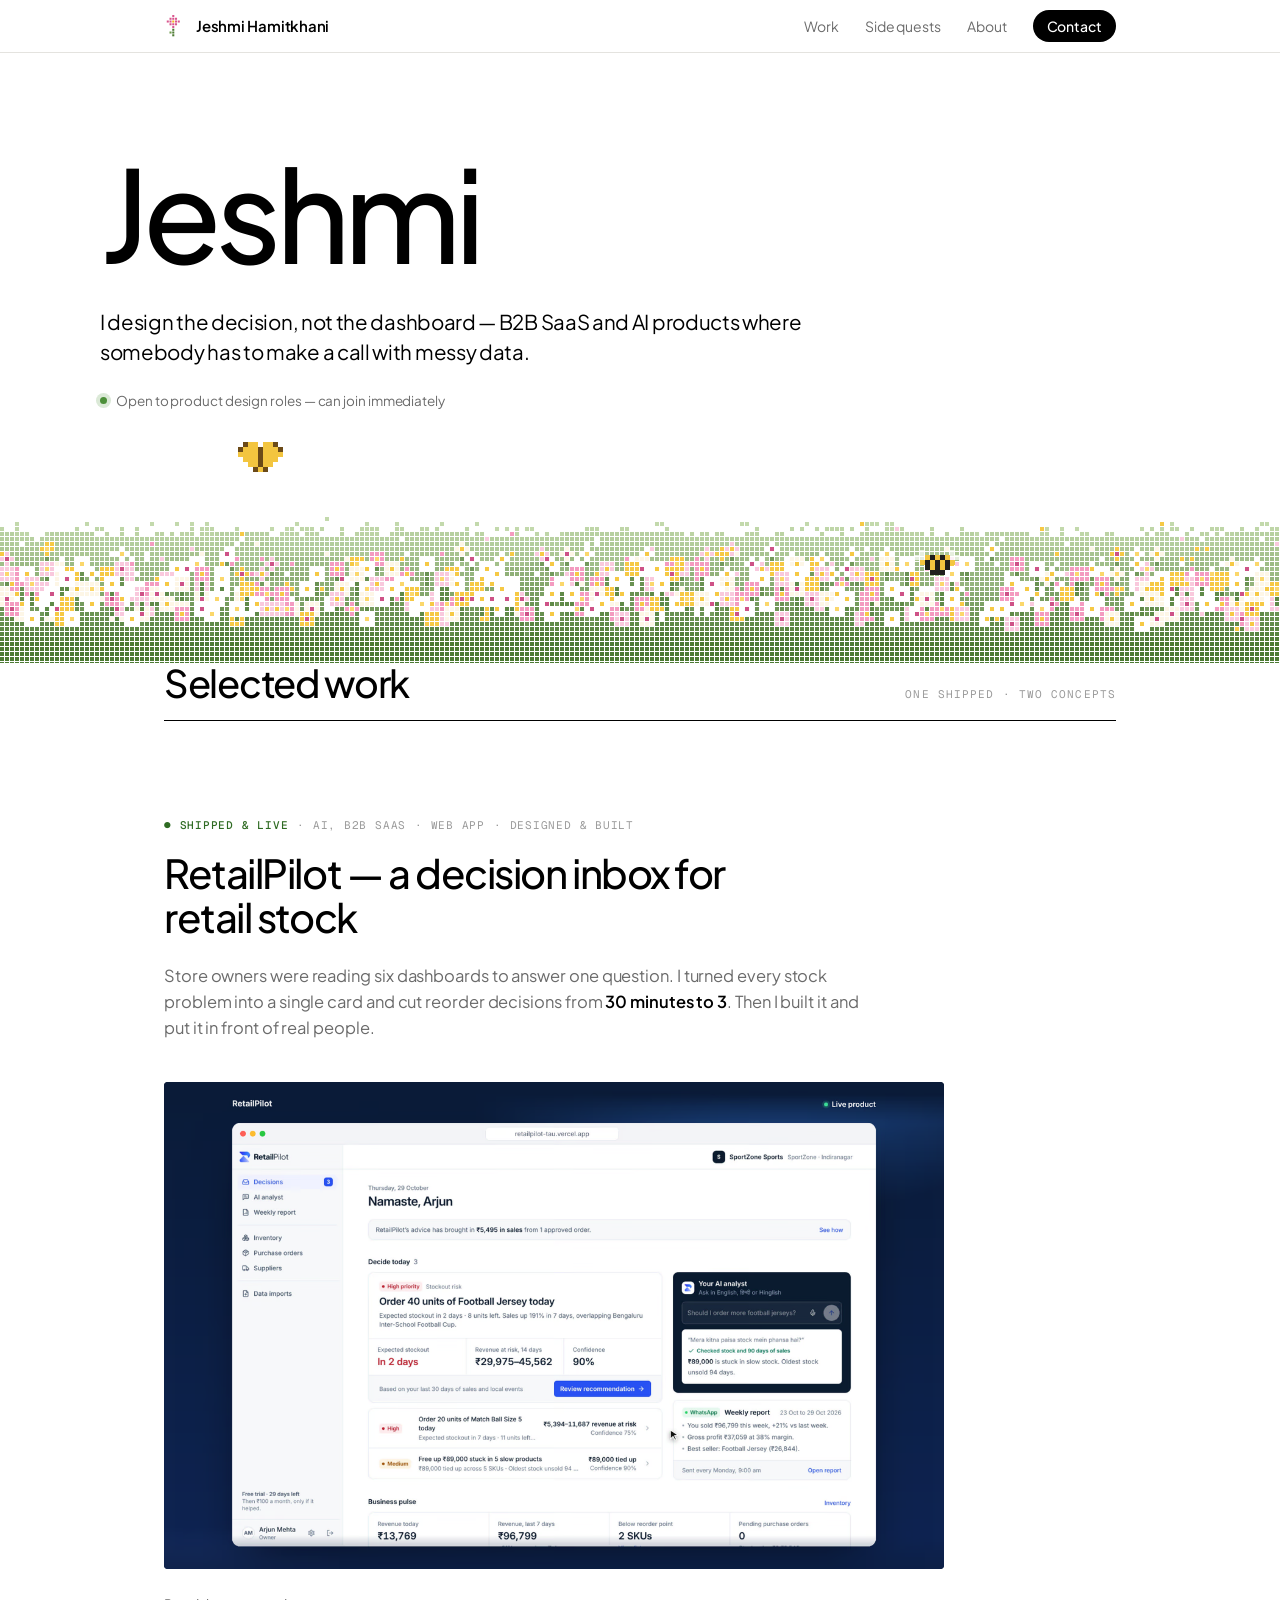
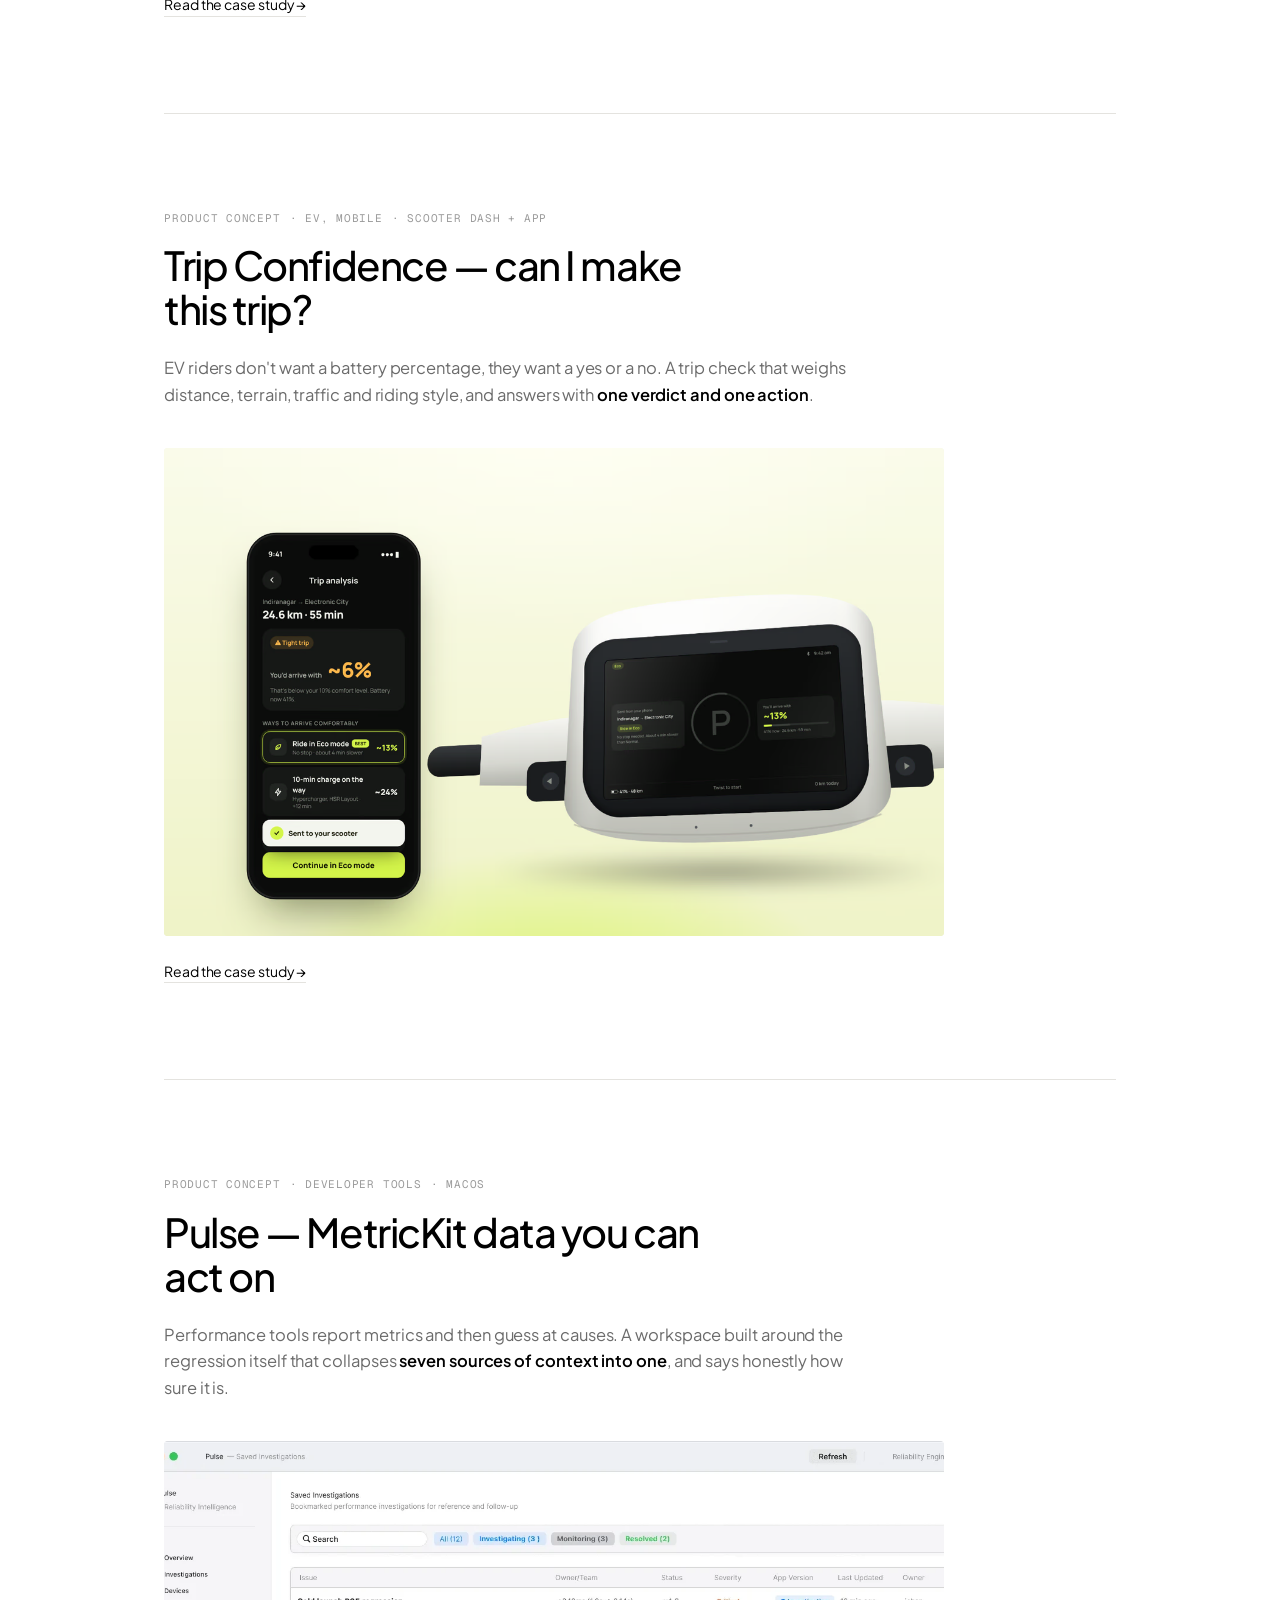
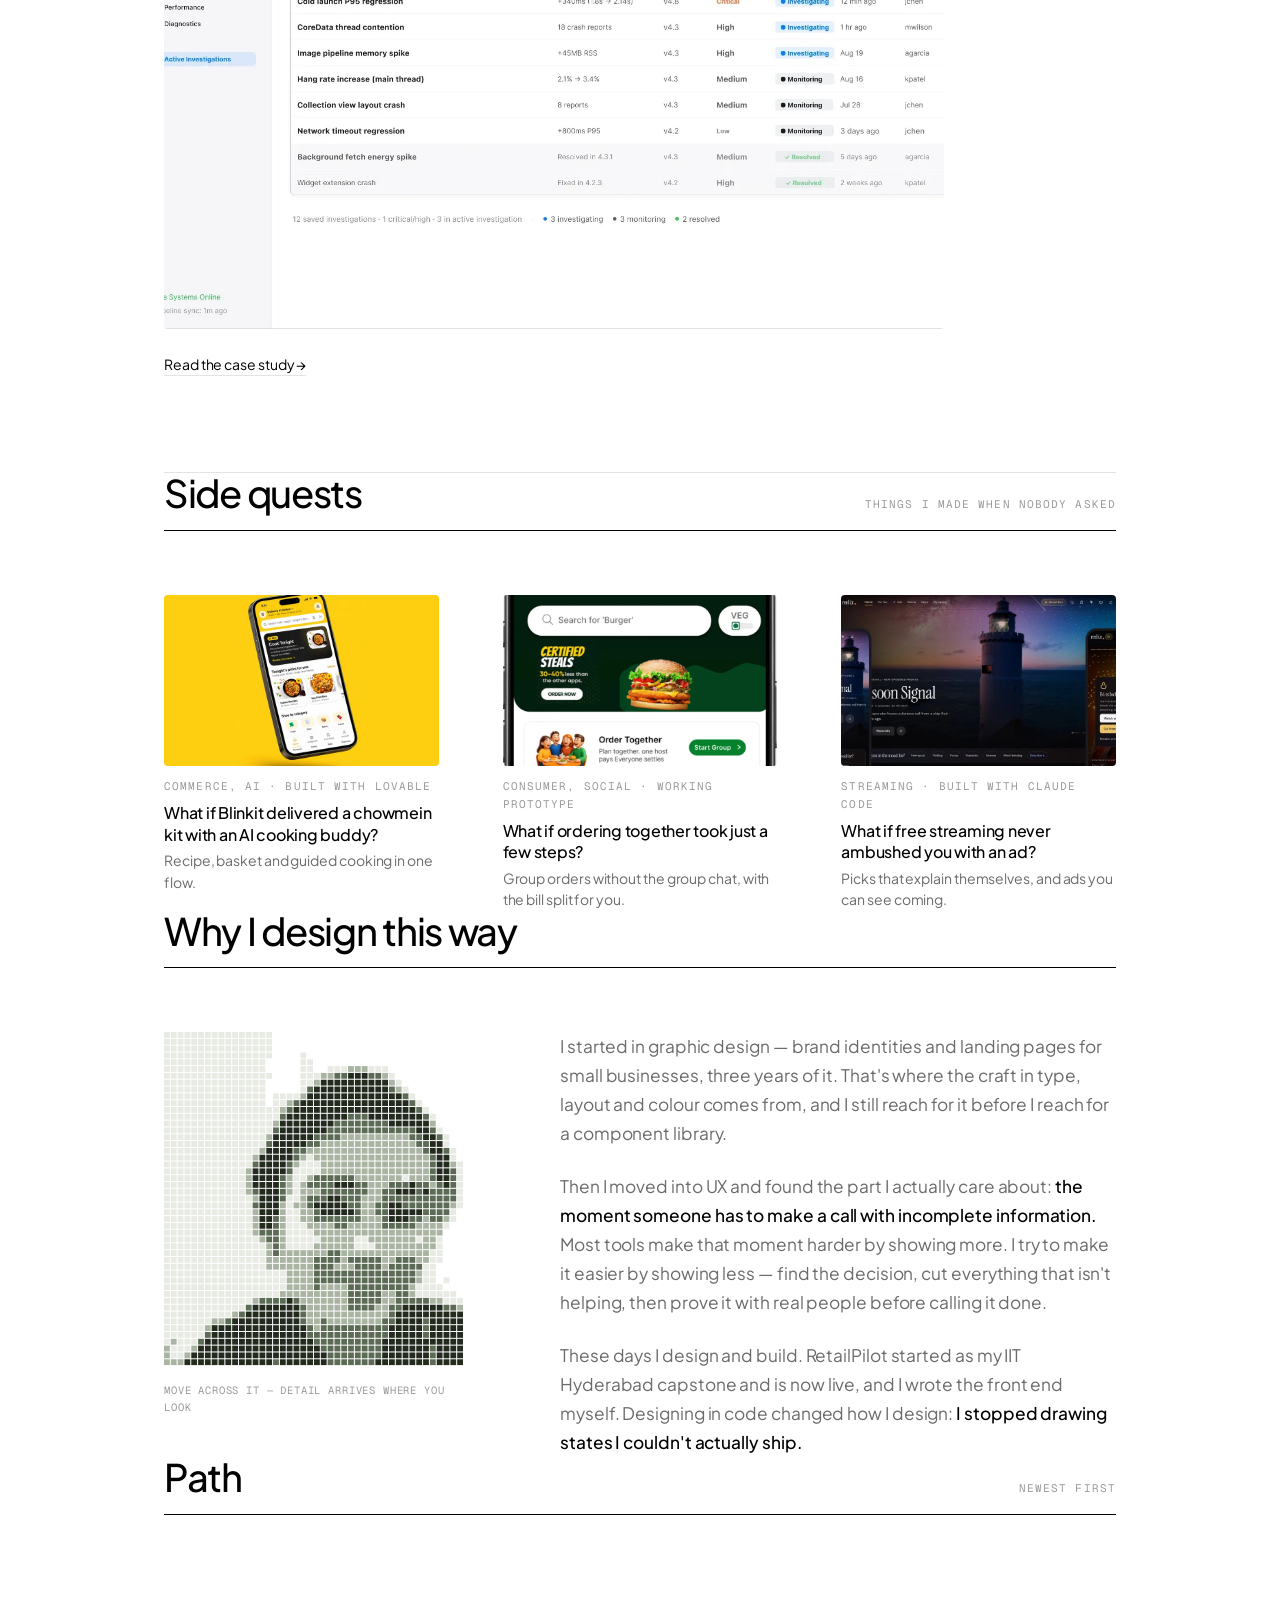
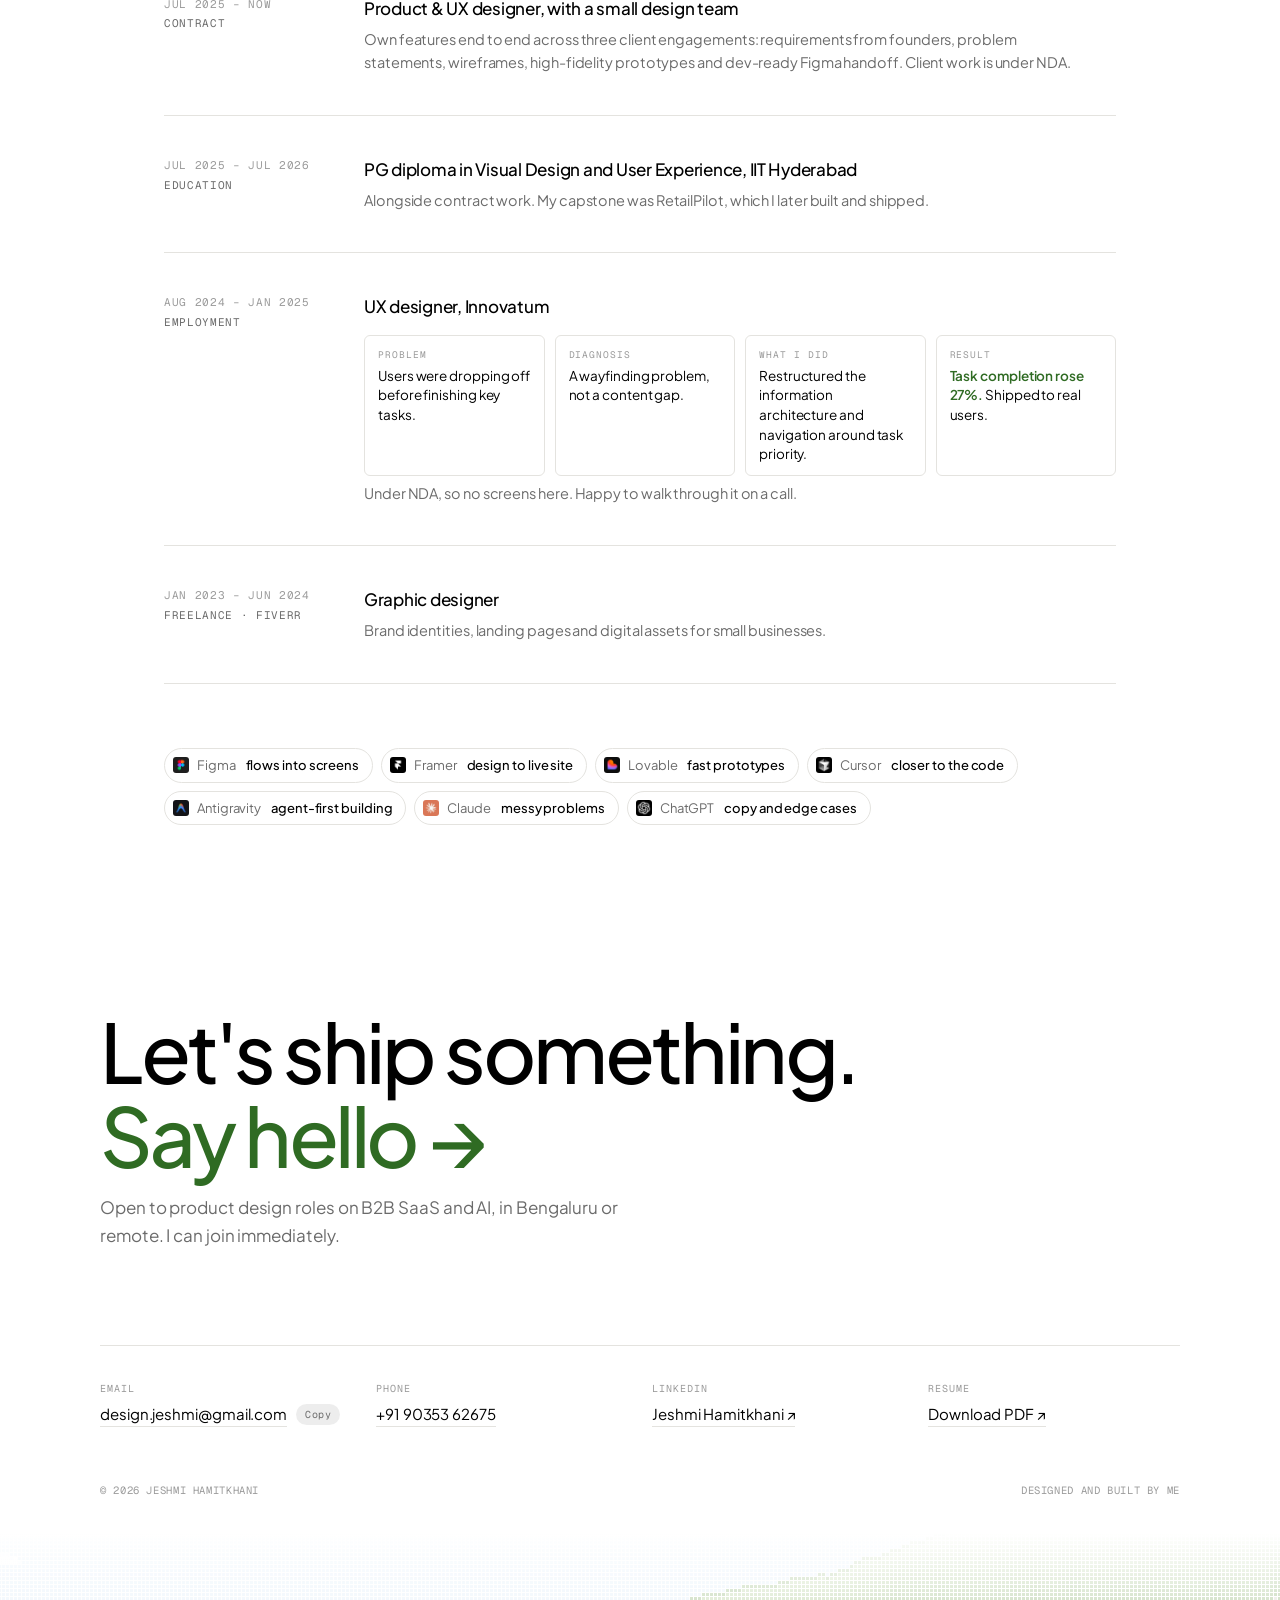
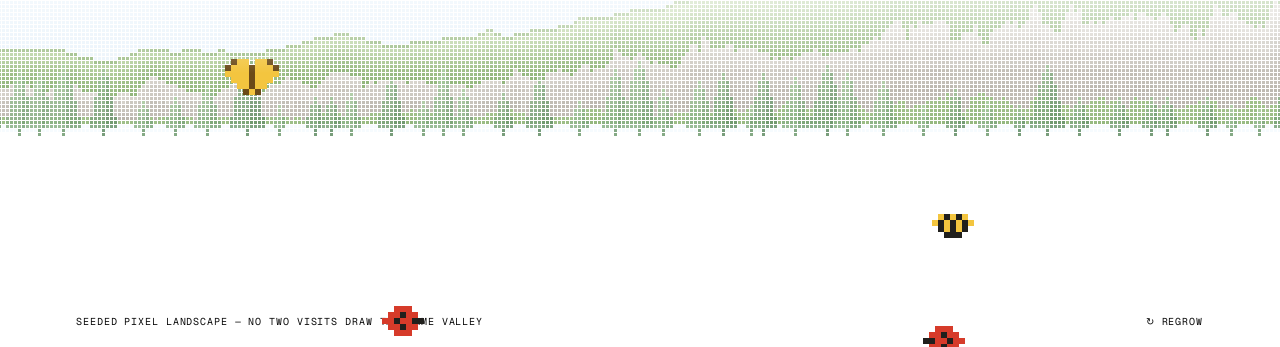
==== index.html @ 576de1cd "Pixel portrait, paler terrain, a real spacing scale — and a charset Portrait: samples a photo into t" ====
<!doctype html>
<meta charset="utf-8">
<meta name="viewport" content="width=device-width,initial-scale=1">
<title>Jeshmi Hamitkhani · Product Designer, B2B SaaS &amp; AI</title>
<meta name="description" content="Product designer in Bengaluru. I design the decision, not the dashboard. B2B SaaS and AI products — one shipped and live.">
<link rel="icon" type="image/png" sizes="32x32" href="favicon-32.png">
<link rel="icon" type="image/png" sizes="192x192" href="favicon-192.png">
<link rel="apple-touch-icon" href="apple-touch-icon.png">
<meta property="og:type" content="website">
<meta property="og:url" content="https://jeshmiportfolio.vercel.app/">
<meta property="og:title" content="Jeshmi Hamitkhani · Product Designer, B2B SaaS &amp; AI">
<meta property="og:description" content="I design the decision, not the dashboard. B2B SaaS and AI products — one shipped and live.">
<meta property="og:image" content="https://jeshmiportfolio.vercel.app/og.jpg?v=2">
<meta name="twitter:card" content="summary_large_image">
<link rel="preconnect" href="https://fonts.googleapis.com"><link rel="preconnect" href="https://fonts.gstatic.com" crossorigin>
<link rel="preconnect" href="https://api.fontshare.com" crossorigin>
<link href="https://api.fontshare.com/v2/css?f%5B%5D=general-sans@400,500,600&display=swap" rel="stylesheet">
<link href="https://fonts.googleapis.com/css2?family=Geist+Mono:wght@400;500;600&family=Plus+Jakarta+Sans:wght@400;500;600&display=swap" rel="stylesheet">
<style>
:root{
  --bg:#FFFFFF; --ink:#000000; --mid:#6B6B6B; --faint:#9B9B9B; --hair:#E4E3DF;
  --grn:#2F6B23; --grn-l:#4C8F39;
  --gut:clamp(20px,5vw,84px);
  /* one spacing scale; nothing in this page picks its own number */
  --s1:8px; --s2:16px; --s3:24px; --s4:40px; --s5:clamp(40px,6vw,64px);
  --s6:clamp(56px,8vw,96px); --s7:clamp(76px,11vw,132px); --s8:clamp(96px,15vw,184px);
  /* General Sans from Fontshare, with a near-match that survives stricter CSPs */
  --sans:'General Sans','Plus Jakarta Sans','Helvetica Neue',Arial,sans-serif;
  --mono:'Geist Mono',ui-monospace,Menlo,monospace;
}
@media (prefers-color-scheme:dark){:root:not([data-theme="light"]){
  --bg:#0B0B0B;--ink:#F4F4F2;--mid:#9A9A96;--faint:#6B6B68;--hair:rgba(255,255,255,.15);
  --grn:#8DC472;--grn-l:#A8D78E}}
:root[data-theme="dark"]{--bg:#0B0B0B;--ink:#F4F4F2;--mid:#9A9A96;--faint:#6B6B68;
  --hair:rgba(255,255,255,.15);--grn:#8DC472;--grn-l:#A8D78E}
*{margin:0;padding:0;box-sizing:border-box}
html{scroll-behavior:smooth;-webkit-text-size-adjust:100%}
body{background:var(--bg);color:var(--ink);font-family:var(--sans);line-height:1.6;
  overflow-x:hidden;-webkit-font-smoothing:antialiased;font-size:16px;letter-spacing:-.005em}
a{color:inherit}
::selection{background:var(--ink);color:var(--bg)}
.lbl{font-family:var(--mono);font-size:11px;letter-spacing:.1em;text-transform:uppercase;color:var(--faint)}
.wrap{max-width:1080px;margin:0 auto;padding:0 var(--gut)}

/* ── nav ── */
.nav{position:sticky;top:0;z-index:50;background:color-mix(in srgb,var(--bg) 90%,transparent);
  backdrop-filter:blur(12px);border-bottom:1px solid var(--hair)}
.nav .in{max-width:1080px;margin:0 auto;padding:13px var(--gut);
  display:flex;justify-content:space-between;align-items:center;gap:20px}
.nav .id{display:flex;align-items:center;gap:10px;font-size:15px;font-weight:600;text-decoration:none;letter-spacing:-.015em}
.nav .id canvas{width:22px;height:22px;display:block;flex:none}
.nav ul{display:flex;gap:clamp(14px,2.2vw,26px);list-style:none;align-items:center}
.nav a.l{font-size:14px;color:var(--mid);text-decoration:none;transition:color .2s;white-space:nowrap}
.nav a.l:hover{color:var(--ink)}
.nav a.cta{color:var(--bg);background:var(--ink);padding:7px 14px;border-radius:99px;font-weight:500}
.nav a.cta:hover{color:var(--bg);opacity:.84}
@media (max-width:640px){.nav li:nth-child(2),.nav li:nth-child(3){display:none}}

/* ── hero: the name, then three lines, the way a good index page opens ── */
.hero{padding:clamp(52px,11vh,120px) 0 0}
h1{font-weight:500;font-size:clamp(50px,10vw,132px);
  line-height:.94;letter-spacing:-.045em}
h1 span{display:block;overflow:hidden}
h1 span>i{display:block;font-style:normal;transform:translateY(108%);
  transition:transform 1s cubic-bezier(.16,1,.3,1)}
.go h1 span>i{transform:none}
.intro{margin-top:clamp(26px,4vh,46px);display:grid;gap:13px;max-width:62ch;
  opacity:0;transition:opacity .8s ease .45s}
.go .intro{opacity:1}
.intro p{font-size:clamp(16px,1.3vw,18.5px);line-height:1.58;color:var(--mid)}
.intro p b{color:var(--ink);font-weight:500}
.intro p.pov{color:var(--ink);font-size:clamp(18px,1.6vw,22px);line-height:1.46;letter-spacing:-.015em}
.intro .these{font-family:var(--mono);font-size:13px;line-height:1.75;color:var(--mid)}
.intro .these b{color:var(--grn);font-weight:500}
.open{display:inline-flex;align-items:center;gap:9px;margin-top:22px;font-size:13.5px;color:var(--mid)}
.open i{width:7px;height:7px;border-radius:50%;background:var(--grn-l);
  box-shadow:0 0 0 4px color-mix(in srgb,var(--grn-l) 20%,transparent)}
.field{margin-top:clamp(52px,9vh,96px);width:100vw;margin-left:calc(50% - 50vw)}
.field canvas{display:block;width:100%;height:clamp(120px,19vh,190px)}

/* ── sections ── */
section{padding:var(--s8) 0 0}
.sh{display:flex;justify-content:space-between;align-items:baseline;gap:var(--s2);flex-wrap:wrap;
  padding-bottom:var(--s2);border-bottom:1px solid var(--ink)}
.sh h2{font-weight:500;font-size:clamp(25px,3vw,38px);
  letter-spacing:-.034em;line-height:1.04}
.rv{opacity:0;transform:translateY(16px);transition:opacity .7s ease,transform .7s cubic-bezier(.16,1,.3,1)}
.rv.in{opacity:1;transform:none}

/* ── work: tags, title, one outcome with the number in bold ── */
.wk{display:block;text-decoration:none;padding:var(--s6) 0;border-bottom:1px solid var(--hair)}
.tags{display:flex;flex-wrap:wrap;gap:6px 9px;font-family:var(--mono);font-size:11px;
  letter-spacing:.07em;text-transform:uppercase;color:var(--faint)}
.tags .liv{color:var(--grn);font-weight:500}
.wk h3{font-weight:500;font-size:clamp(24px,3.2vw,40px);
  line-height:1.1;letter-spacing:-.036em;margin-top:var(--s2);max-width:20ch;transition:color .25s}
.wk:hover h3{color:var(--grn)}
.wk .out{margin-top:var(--s3);font-size:16.5px;line-height:1.6;color:var(--mid);max-width:58ch}
.wk .out b{color:var(--ink);font-weight:600}
.wk .more{display:inline-block;margin-top:var(--s3);font-size:14px;color:var(--ink);
  border-bottom:1px solid var(--hair);transition:border-color .25s}
.wk:hover .more{border-color:var(--ink)}
.media{position:relative;display:block;margin-top:var(--s4);max-width:780px;
  aspect-ratio:16/10;border-radius:4px;overflow:hidden;background:color-mix(in srgb,var(--ink) 5%,transparent)}
.media img,.media video{display:block;width:100%;height:100%;object-fit:cover;object-position:top center}
.media video{position:absolute;inset:0;opacity:0;transition:opacity .5s}
.media video.on{opacity:1}

/* ── side quests ── */
.sq{display:grid;grid-template-columns:repeat(auto-fit,minmax(244px,1fr));gap:var(--s5);
  padding-top:var(--s5)}
.qd{text-decoration:none;display:block}
.qd .im{display:block;aspect-ratio:16/10;overflow:hidden;border-radius:4px;
  background:color-mix(in srgb,var(--ink) 5%,transparent)}
.qd .im img{width:100%;height:100%;object-fit:cover;display:block;transition:transform .5s cubic-bezier(.16,1,.3,1)}
.qd:hover .im img{transform:scale(1.035)}
.qd .lbl{display:block;margin-top:12px}
.qd h4{font-size:16px;font-weight:500;margin-top:6px;letter-spacing:-.015em;line-height:1.35}
.qd:hover h4{color:var(--grn)}
.qd p{color:var(--mid);font-size:14px;margin-top:5px;line-height:1.55}

/* ── about ── */
.me{display:grid;grid-template-columns:minmax(0,300px) minmax(0,1fr);
  gap:var(--s6);padding-top:var(--s5);align-items:start}
.metx{display:grid;gap:var(--s3);max-width:56ch}
.me p{font-size:clamp(16px,1.35vw,18.5px);line-height:1.68;color:var(--mid)}
.me p b{color:var(--ink);font-weight:500}
/* the portrait, built from the same grid as the landscape */
.port{position:sticky;top:96px}
.port canvas{display:block;width:100%;cursor:crosshair}
.port figcaption{margin-top:var(--s2);font-family:var(--mono);font-size:10.5px;
  letter-spacing:.08em;text-transform:uppercase;color:var(--faint);line-height:1.7}
@media (max-width:860px){.me{grid-template-columns:1fr}.port{position:static;max-width:260px}}

/* ── path ── */
.xp{list-style:none;padding-top:var(--s4)}
.xp li{display:grid;grid-template-columns:minmax(0,160px) minmax(0,1fr);gap:var(--s4);
  padding:var(--s4) 0;border-bottom:1px solid var(--hair)}
.xp .when{font-family:var(--mono);font-size:11px;letter-spacing:.06em;text-transform:uppercase;color:var(--faint);line-height:1.8}
.xp .when b{display:block;color:var(--mid);font-weight:400}
.xp h3{font-size:17px;font-weight:500;letter-spacing:-.015em}
.xp p{color:var(--mid);font-size:14.5px;line-height:1.62;margin-top:6px;max-width:66ch}
.nda{display:grid;grid-template-columns:repeat(auto-fit,minmax(145px,1fr));gap:10px;margin-top:14px}
.nda div{border:1px solid var(--hair);border-radius:6px;padding:11px 13px}
.nda dt{font-family:var(--mono);font-size:9.5px;letter-spacing:.1em;text-transform:uppercase;color:var(--faint)}
.nda dd{font-size:13.5px;margin-top:4px;line-height:1.45}
.nda dd b{color:var(--grn);font-weight:600}
.tools{display:flex;flex-wrap:wrap;gap:var(--s1);padding-top:var(--s5)}
.tools span{display:inline-flex;align-items:center;gap:8px;border:1px solid var(--hair);border-radius:99px;
  padding:6px 13px 6px 8px;font-size:13px;color:var(--mid)}
.tools img{width:16px;height:16px;border-radius:3px;display:block}
.tools b{color:var(--ink);font-weight:500}

/* ── contact ── */
.end{padding:var(--s8) 0 0}
.end h2{font-weight:500;font-size:clamp(36px,6.4vw,84px);
  line-height:1.02;letter-spacing:-.042em;max-width:15ch}
.end h2 a{color:var(--grn);text-decoration:none;border-bottom:2px solid transparent;transition:border-color .3s}
.end h2 a:hover{border-color:var(--grn)}
.end .sub{margin-top:18px;font-size:17px;color:var(--mid);max-width:46ch}
.det{display:grid;grid-template-columns:repeat(auto-fit,minmax(185px,1fr));gap:4px var(--s3);
  margin-top:var(--s6);padding-top:var(--s3);border-top:1px solid var(--hair)}
.det > div{padding:11px 0}
.det dt{font-family:var(--mono);font-size:10px;letter-spacing:.1em;text-transform:uppercase;color:var(--faint)}
.det dd{margin-top:5px;font-size:15px;display:flex;align-items:center;gap:9px;flex-wrap:wrap}
.det a{text-decoration:none;border-bottom:1px solid var(--hair)}
.det a:hover{border-color:var(--ink)}
.cp{font-family:var(--mono);font-size:10px;letter-spacing:.05em;color:var(--mid);
  background:color-mix(in srgb,var(--ink) 7%,transparent);
  border:0;border-radius:99px;padding:4px 9px;cursor:pointer}
.cp:hover{background:color-mix(in srgb,var(--ink) 13%,transparent)}
.foot{display:flex;justify-content:space-between;flex-wrap:wrap;gap:12px;margin:44px 0 0;
  font-family:var(--mono);font-size:10.5px;letter-spacing:.06em;text-transform:uppercase;color:var(--faint)}

/* ── the closing valley ── */
.scene{width:100vw;margin-left:calc(50% - 50vw);margin-top:34px;position:relative}
.scene canvas{display:block;width:100%;height:clamp(280px,46vh,470px);cursor:crosshair;outline:none}
/* let the top of the valley dissolve into the page, the way hers does */
.scene::before{content:"";position:absolute;inset:0 0 auto;height:34%;z-index:3;pointer-events:none;
  background:linear-gradient(180deg,var(--bg),color-mix(in srgb,var(--bg) 55%,transparent) 55%,transparent)}
.scene canvas:focus-visible{outline:2px solid var(--grn);outline-offset:-4px}
.scap{position:absolute;left:var(--gut);right:var(--gut);bottom:12px;display:flex;
  justify-content:space-between;align-items:center;gap:14px;flex-wrap:wrap;pointer-events:none}
.scap span{font-family:var(--mono);font-size:10px;letter-spacing:.09em;text-transform:uppercase;
  color:#0B0B0B;background:rgba(255,255,255,.8);border-radius:99px;padding:5px 12px;backdrop-filter:blur(6px)}
@media (max-width:760px){.scap span{display:none}}
.regrow{pointer-events:auto;font-family:var(--mono);font-size:10px;letter-spacing:.09em;
  text-transform:uppercase;color:#0B0B0B;background:rgba(255,255,255,.86);border:0;
  border-radius:99px;padding:6px 13px;cursor:pointer;backdrop-filter:blur(6px);transition:background .2s}
.regrow:hover{background:#fff}
.field{position:relative}
canvas.bugs{position:absolute;inset:0;width:100%;height:100%;pointer-events:none;z-index:2;cursor:default}
/* over the hero strip they get the white air above the field to fly in */
.field canvas.bugs{top:-150px;height:calc(100% + 150px)}
@media (max-width:640px){.field canvas.bugs{top:-96px;height:calc(100% + 96px)}}

@media (max-width:640px){
  .scene canvas{height:clamp(230px,36vh,310px)}
  .scap{left:16px;right:16px}
  .xp li{grid-template-columns:1fr;gap:8px}
}
@media (prefers-reduced-motion:reduce){
  h1 span>i,.intro,.rv{transform:none!important;opacity:1!important;transition:none}
  .qd:hover .im img{transform:none}
}
</style>

<nav class="nav">
  <div class="in">
    <a class="id" href="#top"><canvas id="mk" width="48" height="48" aria-hidden="true"></canvas>Jeshmi Hamitkhani</a>
    <ul>
      <li><a class="l" href="#work">Work</a></li>
      <li><a class="l" href="#play">Side quests</a></li>
      <li><a class="l" href="#about">About</a></li>
      <li><a class="l cta" href="mailto:design.jeshmi@gmail.com?subject=Hello%20Jeshmi">Contact</a></li>
    </ul>
  </div>
</nav>

<header class="hero wrap" id="top">
  <h1><span><i>Jeshmi</i></span></h1>
  <div class="intro">
    <p class="pov">I design the decision, not the dashboard — B2B SaaS and AI products where somebody has to make a call with messy data.</p>
  </div>
  <span class="open"><i></i>Open to product design roles — can join immediately</span>
</header>
<div class="field"><canvas id="fieldC" aria-hidden="true"></canvas><canvas class="bugs" id="bugH" aria-hidden="true"></canvas></div>

<section id="work" class="wrap">
  <div class="sh rv"><h2>Selected work</h2><span class="lbl">One shipped · two concepts</span></div>

  <a class="wk rv" href="rp.html">
    <span class="tags"><span class="liv">● Shipped &amp; live</span><span>· AI, B2B SaaS</span><span>· Web app</span><span>· Designed &amp; built</span></span>
    <h3>RetailPilot — a decision inbox for retail stock</h3>
    <p class="out">Store owners were reading six dashboards to answer one question. I turned every stock problem into a single card and cut reorder decisions from <b>30 minutes to 3</b>. Then I built it and put it in front of real people.</p>
    <span class="media">
      <img src="img/cover-rp-motion-poster.webp" srcset="img/cover-rp-motion-poster-800.webp 800w, img/cover-rp-motion-poster.webp 1600w" sizes="(max-width:880px) 92vw, 780px" alt="RetailPilot decision inbox" loading="lazy" width="1600" height="1100">
      <video data-vid data-src="img/cover-rp-motion.mp4" data-src-m="img/cover-rp-motion-m.mp4" muted loop playsinline preload="none" aria-hidden="true"></video>
    </span>
    <span class="more">Read the case study →</span>
  </a>

  <a class="wk rv" href="trip.html">
    <span class="tags"><span>Product concept</span><span>· EV, mobile</span><span>· Scooter dash + app</span></span>
    <h3>Trip Confidence — can I make this trip?</h3>
    <p class="out">EV riders don't want a battery percentage, they want a yes or a no. A trip check that weighs distance, terrain, traffic and riding style, and answers with <b>one verdict and one action</b>.</p>
    <span class="media">
      <img src="img/cover-ola-motion-poster.webp" srcset="img/cover-ola-motion-poster-800.webp 800w, img/cover-ola-motion-poster.webp 1600w" sizes="(max-width:880px) 92vw, 780px" alt="Trip Confidence verdict screen" loading="lazy" width="1600" height="1100">
      <video data-vid data-src="img/cover-ola-motion.mp4" data-src-m="img/cover-ola-motion-m.mp4" muted loop playsinline preload="none" aria-hidden="true"></video>
    </span>
    <span class="more">Read the case study →</span>
  </a>

  <a class="wk rv" href="pulse.html">
    <span class="tags"><span>Product concept</span><span>· Developer tools</span><span>· macOS</span></span>
    <h3>Pulse — MetricKit data you can act on</h3>
    <p class="out">Performance tools report metrics and then guess at causes. A workspace built around the regression itself that collapses <b>seven sources of context into one</b>, and says honestly how sure it is.</p>
    <span class="media">
      <img src="img/cover-mk-1600.webp" alt="Pulse diagnostics workspace" loading="lazy" width="1600" height="1100">
    </span>
    <span class="more">Read the case study →</span>
  </a>
</section>

<section id="play" class="wrap">
  <div class="sh rv"><h2>Side quests</h2><span class="lbl">Things I made when nobody asked</span></div>
  <div class="sq">
    <a class="qd rv" href="blinkit.html"><span class="im"><img src="img/ck-mock-800.webp" srcset="img/ck-mock-800.webp 800w, img/ck-mock-1600.webp 1600w" sizes="(max-width:880px) 92vw, 31vw" alt="Cook Tonight on Blinkit" loading="lazy" width="1600" height="1000"></span>
      <span class="lbl">Commerce, AI · Built with Lovable</span>
      <h4>What if Blinkit delivered a chowmein kit with an AI cooking buddy?</h4>
      <p>Recipe, basket and guided cooking in one flow.</p></a>
    <a class="qd rv" href="toing.html"><span class="im"><img src="img/toing-hero-800.webp" alt="Toing group checkout" loading="lazy"></span>
      <span class="lbl">Consumer, social · Working prototype</span>
      <h4>What if ordering together took just a few steps?</h4>
      <p>Group orders without the group chat, with the bill split for you.</p></a>
    <a class="qd rv" href="reelix.html"><span class="im"><img src="img/reelix-800.webp" alt="Reelix" loading="lazy"></span>
      <span class="lbl">Streaming · Built with Claude Code</span>
      <h4>What if free streaming never ambushed you with an ad?</h4>
      <p>Picks that explain themselves, and ads you can see coming.</p></a>
  </div>
</section>

<section id="about" class="wrap">
  <div class="sh rv"><h2>Why I design this way</h2></div>
  <div class="me">
    <figure class="port rv">
      <canvas id="meC" aria-label="Pixel portrait of Jeshmi Hamitkhani"></canvas>
      <figcaption>Move across it — detail arrives where you look</figcaption>
    </figure>
    <div class="metx">
    <p class="rv">I started in graphic design — brand identities and landing pages for small businesses, three years of it. That's where the craft in type, layout and colour comes from, and I still reach for it before I reach for a component library.</p>
    <p class="rv">Then I moved into UX and found the part I actually care about: <b>the moment someone has to make a call with incomplete information.</b> Most tools make that moment harder by showing more. I try to make it easier by showing less — find the decision, cut everything that isn't helping, then prove it with real people before calling it done.</p>
    <p class="rv">These days I design and build. RetailPilot started as my IIT Hyderabad capstone and is now live, and I wrote the front end myself. Designing in code changed how I design: <b>I stopped drawing states I couldn't actually ship.</b></p>
    </div>
  </div>
</section>

<section id="path" class="wrap">
  <div class="sh rv"><h2>Path</h2><span class="lbl">Newest first</span></div>
  <ul class="xp">
    <li class="rv"><span class="when">Jul 2025 – now<b>Contract</b></span>
      <div><h3>Product &amp; UX designer, with a small design team</h3>
      <p>Own features end to end across three client engagements: requirements from founders, problem statements, wireframes, high-fidelity prototypes and dev-ready Figma handoff. Client work is under NDA.</p></div></li>
    <li class="rv"><span class="when">Jul 2025 – Jul 2026<b>Education</b></span>
      <div><h3>PG diploma in Visual Design and User Experience, IIT Hyderabad</h3>
      <p>Alongside contract work. My capstone was RetailPilot, which I later built and shipped.</p></div></li>
    <li class="rv"><span class="when">Aug 2024 – Jan 2025<b>Employment</b></span>
      <div><h3>UX designer, Innovatum</h3>
      <dl class="nda">
        <div><dt>Problem</dt><dd>Users were dropping off before finishing key tasks.</dd></div>
        <div><dt>Diagnosis</dt><dd>A wayfinding problem, not a content gap.</dd></div>
        <div><dt>What I did</dt><dd>Restructured the information architecture and navigation around task priority.</dd></div>
        <div><dt>Result</dt><dd><b>Task completion rose 27%.</b> Shipped to real users.</dd></div>
      </dl>
      <p>Under NDA, so no screens here. Happy to walk through it on a call.</p></div></li>
    <li class="rv"><span class="when">Jan 2023 – Jun 2024<b>Freelance · Fiverr</b></span>
      <div><h3>Graphic designer</h3>
      <p>Brand identities, landing pages and digital assets for small businesses.</p></div></li>
  </ul>
  <div class="tools rv">
    <span><img src="img/tool-figma.png" alt="">Figma <b>&nbsp;flows into screens</b></span>
    <span><img src="img/tool-framer.png" alt="">Framer <b>&nbsp;design to live site</b></span>
    <span><img src="img/tool-lovable.png" alt="">Lovable <b>&nbsp;fast prototypes</b></span>
    <span><img src="img/tool-cursor.png" alt="">Cursor <b>&nbsp;closer to the code</b></span>
    <span><img src="img/tool-antigravity.png" alt="">Antigravity <b>&nbsp;agent-first building</b></span>
    <span><img src="img/tool-claude.png" alt="">Claude <b>&nbsp;messy problems</b></span>
    <span><img src="img/tool-chatgpt.png" alt="">ChatGPT <b>&nbsp;copy and edge cases</b></span>
  </div>
</section>

<footer class="end wrap" id="contact">
  <h2>Let's ship something. <a href="mailto:design.jeshmi@gmail.com?subject=Hello%20Jeshmi">Say hello →</a></h2>
  <p class="sub">Open to product design roles on B2B SaaS and AI, in Bengaluru or remote. I can join immediately.</p>
  <dl class="det">
    <div><dt>Email</dt><dd><a href="mailto:design.jeshmi@gmail.com">design.jeshmi@gmail.com</a><button class="cp" type="button" data-copy="design.jeshmi@gmail.com"><span data-copy-label>Copy</span></button></dd></div>
    <div><dt>Phone</dt><dd><a href="tel:+919035362675">+91 90353 62675</a></dd></div>
    <div><dt>LinkedIn</dt><dd><a href="https://www.linkedin.com/in/jeshmi-hamitkhani-3548a730b/" target="_blank" rel="noopener">Jeshmi Hamitkhani ↗</a></dd></div>
    <div><dt>Resume</dt><dd><a href="Jeshmi_Hamitkhani_Resume.pdf" target="_blank" rel="noopener">Download PDF ↗</a></dd></div>
  </dl>
  <div class="foot"><span>© 2026 Jeshmi Hamitkhani</span><span>Designed and built by me</span></div>
</footer>

<div class="scene">
  <canvas id="sceneC" tabindex="0" role="img"
    aria-label="A seeded pixel landscape: an alpine lake below a rocky ridge, with pine forest and wildflowers. Click or press enter to regrow it."></canvas>
  <canvas class="bugs" id="bugV" aria-hidden="true"></canvas>
  <p class="scap"><span>Seeded pixel landscape — no two visits draw the same valley</span>
    <button class="regrow" type="button" id="regrow">↻ Regrow</button></p>
</div>

<script>
/* ═══ one seeded pixel engine — the meadow, drawn at two distances ═══ */
const mul=a=>()=>{a=a+0x6D2B79F5|0;let t=Math.imul(a^a>>>15,1|a);t=t+Math.imul(t^t>>>7,61|t)^t;return((t^t>>>14)>>>0)/4294967296};
const noise=r=>{const p=Array.from({length:512},r);
  return x=>{const i=Math.floor(x),f=x-i,s=f*f*(3-2*f);return p[i&511]*(1-s)+p[(i+1)&511]*s}};
const fbm=(n,x,o)=>{let v=0,a=.5,f=1,s=0;for(let i=0;i<o;i++){v+=n(x*f)*a;s+=a;a*=.5;f*=2}return v/s};
const hx=c=>[1,3,5].map(i=>parseInt(c.substr(i,2),16));
const mix=(c1,c2,t)=>{const[a,b,c]=hx(c1),[d,e,f]=hx(c2);
  return`rgb(${Math.round(a+(d-a)*t)},${Math.round(b+(e-b)*t)},${Math.round(c+(f-c)*t)})`};

function meadow(cv,seed,o){
  o=o||{};
  const ctx=cv.getContext('2d');const PX=o.px||6;
  const DENS=o.dens==null?0.72:o.dens, BIG=o.big!==false;
  const G=['#D3E6BC','#4C7A33'];
  const PETAL=['#FFFFFF','#FFFFFF','#FFFFFF','#FDF6E6','#F49BC0','#F9C9DD','#F6C945'];
  const CEN=['#F6C945','#F6C945','#FBD76B','#CE5287'];
  let cols,rows,W,H,fl=[];
  const P=(x,y,c)=>{if(x<0||x>=cols||y<0||y>=rows)return;ctx.fillStyle=c;ctx.fillRect(x*PX,y*PX,PX-1,PX-1)};
  function build(){
    const dpr=Math.min(2,devicePixelRatio||1);W=cv.clientWidth;H=cv.clientHeight;
    if(!W||!H)return false;
    cv.width=W*dpr;cv.height=H*dpr;ctx.setTransform(dpr,0,0,dpr,0,0);ctx.clearRect(0,0,W,H);
    cols=Math.ceil(W/PX);rows=Math.ceil(H/PX);fl=[];
    const LN=5;
    for(let L=0;L<LN;L++){
      const d=L/(LN-1), r=mul(seed+L*101), n=noise(mul(seed+L*57));
      const amp=rows*(0.05+d*0.09), base=rows*(0.20+d*0.34), tops=[];
      for(let cx=0;cx<cols;cx++){
        const top=Math.max(0,Math.round(base-Math.round(fbm(n,(cx+L*19)/13,3)*amp)));
        tops.push(top);
        for(let cy=top;cy<rows;cy++){
          if(L===0){const e=cy-top;if(e<5&&r()>(e+1)/6)continue;}
          P(cx,cy,mix(G[0],G[1],Math.min(1,0.12+d*0.34+(cy-top)/Math.max(1,rows-top)*0.75)));
        }
      }
      const size=d<0.3?1:d<0.66?2:3, nf=Math.round(cols*DENS*(0.45+d));
      for(let i=0;i<nf;i++){
        const cx=Math.floor(r()*cols),top=tops[cx];
        const cy=top+Math.floor(r()*Math.max(2,Math.round((rows-top)*0.5)));
        fl.push({cx,cy,size,d,pc:PETAL[Math.floor(r()*PETAL.length)],cc:CEN[Math.floor(r()*CEN.length)],
          stem:mix(G[0],G[1],Math.min(1,0.55+d*0.3)),st:1+Math.floor(r()*3)});
      }
    }
    if(BIG){
      const rb=mul(seed*13+7);
      for(let i=0,nb=Math.max(5,Math.round(cols/26));i<nb;i++)
        fl.push({cx:Math.floor(rb()*cols),cy:Math.round(rows*(0.72+rb()*0.2)),size:4,d:1,
          pc:rb()>0.26?'#FFFFFF':'#F49BC0',cc:rb()>0.3?'#F6C945':'#CE5287',
          stem:mix(G[0],G[1],0.92),st:2+Math.floor(rb()*3)});
    }
    fl.sort((a,b)=>a.d-b.d);
    return true;
  }
  function paint(n){
    for(let i=0;i<n&&i<fl.length;i++){
      const f=fl[i];
      if(f.size===1){P(f.cx,f.cy,f.pc);continue}
      if(f.size===2){P(f.cx,f.cy-1,f.pc);P(f.cx-1,f.cy,f.pc);P(f.cx+1,f.cy,f.pc);
        P(f.cx,f.cy+1,f.pc);P(f.cx,f.cy,f.cc);P(f.cx,f.cy+2,f.stem);continue}
      if(f.size===3){for(let a=-1;a<=1;a++)for(let b=-1;b<=1;b++)if(a||b)P(f.cx+a,f.cy+b,f.pc);
        P(f.cx,f.cy,f.cc);for(let s=2;s<2+f.st;s++)P(f.cx,f.cy+s,f.stem);continue}
      [[0,-2],[-1,-1],[0,-1],[1,-1],[-2,0],[-1,0],[1,0],[2,0],[-1,1],[0,1],[1,1],[0,2]]
        .forEach(([a,b])=>P(f.cx+a,f.cy+b,f.pc));
      P(f.cx,f.cy,f.cc);for(let s=3;s<3+f.st;s++)P(f.cx,f.cy+s,f.stem);
    }
  }
  let done=false;
  function play(){
    if(done||!build())return;done=true;
    if(matchMedia('(prefers-reduced-motion: reduce)').matches){paint(fl.length);return}
    const t0=performance.now();
    const step=now=>{const p=Math.min(1,(now-t0)/1500);
      paint(Math.round(fl.length*(1-Math.pow(1-p,3))));if(p<1)requestAnimationFrame(step)};
    requestAnimationFrame(step);
  }
  let rt;addEventListener('resize',()=>{clearTimeout(rt);rt=setTimeout(()=>{if(done&&build())paint(fl.length)},180)});
  return {play};
}

/* ═══ the closing scene — an alpine lake, six seeded depth planes ═══
   Each plane renders once into its own offscreen canvas, so the cursor
   parallax is six drawImage calls a frame rather than a full repaint. ═══ */
function alpine(cv,o){
  o=o||{};
  const PX=o.px||5, PAD=46, out=cv.getContext('2d');
  const SHIFT=[2,5,10,4,16,26];                 /* sky → meadow: nearer moves more */
  const SKY=['#CFE4F5','#F7FBFE'], CLOUD=['#FFFFFF','#F2F8FD'];
  const GRASS=['#C3DAAC','#8DB277'], ROCK=['#DCD9D2','#ADA89F'];
  const PINE=['#A3C79B','#5E8A62'], WATER=['#E2F1F4','#AFD0DC'];
  const STONE=['#EDE7DC','#C0B9AC'];
  const MEAD=['#D9EAC6','#8FB47A'];
  const PETAL=['#C85FA8','#E083C0','#B14E93','#DDA0CE','#FFFFFF','#A9603F'];
  let W,H,LW,cols,rows,L=[],seed=o.seed||7,mx=.5,my=.5,alive=0,built=false,raf=0;

  const mk=()=>{const c=document.createElement('canvas');return c};
  const pen=x=>(a,b,col)=>{if(a<0||a>=cols||b<0||b>=rows)return;x.fillStyle=col;x.fillRect(a*PX,b*PX,PX-1,PX-1)};

  function build(){
    W=cv.clientWidth;H=cv.clientHeight;if(!W||!H)return false;
    const dpr=Math.min(2,devicePixelRatio||1);
    cv.width=W*dpr;cv.height=H*dpr;out.setTransform(dpr,0,0,dpr,0,0);
    LW=W+PAD*2;cols=Math.ceil(LW/PX);rows=Math.ceil(H/PX);
    L=SHIFT.map(()=>{const c=mk();c.width=LW*dpr;c.height=H*dpr;
      const x=c.getContext('2d');x.setTransform(dpr,0,0,dpr,0,0);return{c,x}});
    paint();return true;
  }

  function paint(){
    const lakeY=Math.round(rows*.46), shoreY=Math.round(rows*.73), grassY=Math.round(rows*.72);

    /* 0 — sky, deep overhead and washing out toward the ridge line */
    {const P=pen(L[0].x), r=mul(seed*3+11);
     for(let y=0;y<lakeY+2;y++){const c=mix(SKY[0],SKY[1],Math.pow(y/(lakeY+2),.72));
       for(let x=0;x<cols;x++)P(x,y,c)}
     for(let i=0,n=2+Math.floor(r()*3);i<n;i++){       /* small flat-bottomed clouds, left half */
       const cx=Math.floor(r()*cols*.6), cy=Math.round(rows*(.06+r()*.14)), w=3+Math.floor(r()*6);
       for(let k=-w;k<=w;k++){const h=Math.round(Math.sqrt(Math.max(0,w*w-k*k))*.34);
         for(let j=0;j<=h;j++)P(cx+k,cy-j,j>h-1&&r()>.6?CLOUD[1]:CLOUD[0])}}}

    /* 1 — the ridge: grass on the shoulders, rock in the cliffs, peak running off frame */
    {const P=pen(L[1].x), n=noise(mul(seed+41)), n2=noise(mul(seed+91)), r=mul(seed+7);
     for(let x=0;x<cols;x++){
       const t=x/cols;
       const rise=rows*(.13+.64*Math.pow(t,2.4))+fbm(n,x/19,4)*rows*.09;
       const top=Math.max(-1,Math.round(lakeY-rise));
       const band=.28+fbm(n2,x/5,4)*.36;              /* grass shoulder before the cliffs */
       const foot=.80+fbm(n2,x/4+40,3)*.16;             /* grass again on the lower slope */
       for(let y=Math.max(0,top);y<lakeY;y++){
         const d=(y-top)/Math.max(1,lakeY-top);
         let c;
         if(d<band) c=mix(GRASS[0],GRASS[1],.12+d/Math.max(.01,band)*.78);
         else if(d>foot) c=mix(GRASS[0],GRASS[1],.6+(d-foot)*2);
         else{const k=(d-band)/Math.max(.01,foot-band);
           c=mix(ROCK[0],ROCK[1],.06+k*.6+(Math.floor(y/2)%2)*.1);
           if(r()<.09)c=mix(c,GRASS[1],.62)}           /* grass clinging to the rock */
         if(y===top)c=mix(c,'#FFFFFF',.34);
         P(x,y,c)}}}

    /* 2 — the pine belt on the far bank: spaced trees, not a wall */
    {const P=pen(L[2].x), r=mul(seed*5+3);
     const tree=(cx,base,h,pal)=>{
       const w=Math.max(1,Math.round(h*.23));
       for(let i=0;i<h;i++){
         const ww=Math.round(w*Math.pow(i/Math.max(1,h-1),.82));
         for(let k=-ww;k<=ww;k++)
           P(cx+k,base-h+i,mix(pal[0],pal[1],.06+(i/h)*.6+(k>0?.26:0)));
       }
       P(cx,base,pal[1]);P(cx,base+1,pal[1]);
     };
     let x=-3;
     while(x<cols){
       const h=Math.round(rows*(.06+Math.pow(r(),1.7)*.13)*(1.05-x/cols*.25));
       const lit=r()>.5;
       tree(x,lakeY+1,h,lit?['#B2D3A8','#6E9A6E']:PINE);
       x+=3+Math.floor(Math.pow(r(),.8)*8);
     }}

    /* 3 — the lake: dark teal at the far bank, pale turquoise over the near shallows */
    {const P=pen(L[3].x), r=mul(seed*11+5);
     for(let y=lakeY;y<shoreY+1;y++){
       const d=(y-lakeY)/Math.max(1,shoreY-lakeY);
       const c=mix(WATER[1],WATER[0],Math.pow(d,1.25));
       for(let x=0;x<cols;x++)P(x,y,c);
     }
     for(let i=0,n=Math.round(cols*.26);i<n;i++){       /* horizontal shimmer, strongest mid-water */
       const d=r(), y=lakeY+Math.floor(d*(shoreY-lakeY));
       const x0=Math.floor(r()*cols), w=2+Math.floor(r()*11);
       const lift=.10+Math.max(0,1-Math.abs(d-.45)*2)*.2;
       for(let x=x0;x<x0+w;x++)P(x,y,mix(mix(WATER[1],WATER[0],Math.pow(d,1.25)),'#FFFFFF',Math.max(.12,lift)));
     }}

    /* 4 — the stony near shore, and the one big spruce standing in front of the water */
    {const P=pen(L[4].x), r=mul(seed*17+9), n=noise(mul(seed+131));
     const reach=Math.round(cols*.34);
     for(let x=0;x<reach;x++){
       const fall=1-x/reach;
       const top=shoreY-Math.round(fbm(n,x/8,3)*rows*.10*fall)-Math.round(rows*.03*fall);
       for(let y=top;y<grassY+2;y++){
         if(r()<.18)continue;
         let c=mix(STONE[0],STONE[1],.08+r()*.88);
         if(r()<.1)c=mix(c,'#FFFFFF',.3);
         P(x,y,c)}}
     const sx=Math.round(cols*.87), sb=Math.round(rows*.84), sh=Math.round(rows*.44);
     const w0=Math.max(2,Math.round(sh*.26));
     for(let i=0;i<sh;i++){
       const ww=Math.round(w0*Math.pow(i/Math.max(1,sh-1),.8));
       for(let k=-ww;k<=ww;k++)P(sx+k,sb-sh+i,mix('#9FC697','#55805A',.08+(i/sh)*.5+(k>0?.24:0)));
     }
     for(let j=0;j<Math.round(rows*.05);j++)P(sx,sb+j,'#9A8C76');}

    /* 5 — the wildflower bank you are standing in */
    {const P=pen(L[5].x), r=mul(seed*23+13), n=noise(mul(seed+211));
     const lip=x=>grassY-Math.round(fbm(n,x/11,3)*rows*.07);
     for(let x=0;x<cols;x++){
       const top=lip(x);
       for(let y=top;y<rows;y++){
         const k=(y-top)/Math.max(1,rows-top);
         let c=mix(MEAD[0],MEAD[1],Math.min(1,.16+k*.95));
         if(r()<.06)c=mix(c,'#FFFFFF',.13);
         P(x,y,c)}}
     /* broad leaves down at the front, the way the bank reads up close */
     for(let i=0,nl=Math.round(cols*.5);i<nl;i++){
       const cx=Math.floor(r()*cols), cy=rows-Math.floor(Math.pow(r(),1.4)*(rows-grassY)*.9);
       const w=1+Math.floor(r()*3), c=mix(MEAD[1],MEAD[0],.1+r()*.35);
       for(let k=-w;k<=w;k++)for(let j=-1;j<=1;j++){
         if(Math.abs(k)===w&&j!==0)continue;P(cx+k,cy+j,c)}}
     /* and the flowers themselves, scattered through the whole bank */
     const nf=Math.round(cols*2.4);
     for(let i=0;i<nf;i++){
       const cx=Math.floor(r()*cols), top=lip(cx);
       const depth=Math.pow(r(),.75);                   /* 0 at the lip, 1 at your feet */
       const cy=top-3+Math.round(depth*(rows-top)*.92);
       const pc=PETAL[Math.floor(r()*PETAL.length)];
       const stem=mix(MEAD[1],MEAD[0],.2+r()*.2);
       for(let s=cy+1;s<cy+3+Math.floor(depth*5);s++)P(cx,s,stem);
       if(pc==='#A9603F'){                              /* rusty dock spike */
         for(let j=0;j<4+Math.floor(r()*5);j++){P(cx,cy-j,pc);
           if(r()>.55)P(cx+(r()>.5?1:-1),cy-j,mix(pc,'#000000',.22))}
         continue}
       P(cx,cy,pc);P(cx-1,cy,pc);P(cx+1,cy,pc);P(cx,cy-1,pc);
       if(depth>.45){                                   /* fuller heads up close */
         P(cx-1,cy-1,pc);P(cx+1,cy-1,pc);P(cx,cy+1,pc);
         P(cx-2,cy,mix(pc,'#FFFFFF',.22));P(cx+2,cy,mix(pc,'#FFFFFF',.22));
         P(cx,cy-2,mix(pc,'#FFFFFF',.28))}
     }}
  }

  function composite(){
    out.clearRect(0,0,W,H);
    const lean=(.5-mx)*2;
    for(let i=0;i<L.length;i++){
      const a=Math.max(0,Math.min(1,alive-i));
      if(a<=0)break;
      out.globalAlpha=a;
      out.drawImage(L[i].c,-PAD+lean*SHIFT[i],0,LW,H);
    }
    out.globalAlpha=1;
  }

  function reveal(){
    const quick=matchMedia('(prefers-reduced-motion: reduce)').matches;
    if(quick){alive=L.length;composite();return}
    alive=0;const t0=performance.now();
    const step=now=>{alive=Math.min(L.length,(now-t0)/150);composite();
      if(alive<L.length)requestAnimationFrame(step)};
    requestAnimationFrame(step);
  }

  function start(){if(built||!build())return;built=true;reveal()}
  function regrow(){seed=Math.floor(Math.random()*1e6);if(!built){start();return}paint();reveal()}

  if(!matchMedia('(prefers-reduced-motion: reduce)').matches){
    cv.addEventListener('pointermove',e=>{
      const b=cv.getBoundingClientRect();
      mx=(e.clientX-b.left)/b.width;my=(e.clientY-b.top)/b.height;
      if(!raf)raf=requestAnimationFrame(()=>{raf=0;if(built&&alive>=L.length)composite()});
    });
    cv.addEventListener('pointerleave',()=>{mx=.5;if(built&&alive>=L.length)composite()});
  }
  cv.addEventListener('click',regrow);
  cv.addEventListener('keydown',e=>{if(e.key==='Enter'||e.key===' '){e.preventDefault();regrow()}});
  let rt;addEventListener('resize',()=>{clearTimeout(rt);
    rt=setTimeout(()=>{if(built&&build())composite()},200)});
  return {start,regrow};
}

/* ── wire it up ── */
(function(){  /* nav mark: a single pixel daisy from the field */
  const cv=document.getElementById('mk');if(!cv)return;
  const d=Math.min(2,devicePixelRatio||1),S=22,N=8,u=S/N;
  cv.width=S*d;cv.height=S*d;const c=cv.getContext('2d');c.setTransform(d,0,0,d,0,0);
  const put=(x,y,col)=>{c.fillStyle=col;c.fillRect(x*u,y*u,u-.7,u-.7)};
  /* petals in bloom pink so the mark reads on a cream ground, yellow heart, green stem */
  [[3,0],[2,1],[3,1],[4,1],[1,2],[2,2],[4,2],[5,2],[2,3],[3,3],[4,3],[3,4]]
    .forEach(([x,y])=>put(x,y,'#D9578E'));
  put(3,2,'#F2B61E');
  [[3,5],[3,6],[3,7]].forEach(([x,y])=>put(x,y,'#4C7A33'));
  put(2,6,'#6E9B4C');
})();

/* the hero opens on a strip of meadow; the page closes on the whole valley */
const fieldM=meadow(document.getElementById('fieldC'),77,{dens:.52,big:false,px:5});
const sceneC=document.getElementById('sceneC');
const valley=alpine(sceneC,{seed:412,px:innerWidth<620?3:4});
new IntersectionObserver((es,ob)=>es.forEach(e=>{if(e.isIntersecting){valley.start();ob.disconnect()}}),{threshold:.12})
  .observe(sceneC);
document.getElementById('regrow').addEventListener('click',e=>{e.stopPropagation();valley.regrow()});

requestAnimationFrame(()=>{document.body.classList.add('go');setTimeout(()=>fieldM.play(),240)});

/* reveals */
document.querySelectorAll('.rv').forEach((el,i)=>{
  new IntersectionObserver((es,ob)=>es.forEach(e=>{
    if(e.isIntersecting){setTimeout(()=>e.target.classList.add('in'),(i%3)*90);ob.disconnect()}
  }),{threshold:.14}).observe(el);
});

/* chapters play their product footage when they scroll in */
if(!matchMedia('(prefers-reduced-motion: reduce)').matches){
  const io=new IntersectionObserver(es=>es.forEach(e=>{
    const v=e.target;
    if(e.isIntersecting){
      if(!v.src){const s=innerWidth<800?v.dataset.srcM:v.dataset.src;
        v.src=v.canPlayType('video/mp4; codecs="avc1.42E01E"')?s:s.replace('.mp4','.webm');
        v.addEventListener('playing',()=>v.classList.add('on'),{once:true});}
      v.play().catch(()=>{});
    } else v.pause();
  }),{threshold:.3});
  document.querySelectorAll('[data-vid]').forEach(v=>io.observe(v));
}

/* ═══ the portrait, sampled into the same grid the landscape uses ═══
   Five tones, so the wall behind me resolves to white on its own. Where
   the cursor goes, each cell splits into four and the detail arrives. ═══ */
function portrait(cv,src,n){
  const ctx=cv.getContext('2d'), img=new Image();
  const PAL=['#FFFFFF','#E8EBE3','#A9B4A2','#5C6B55','#232A1E'];
  const ST=[.745,.585,.425,.245];
  let CW=0,CH=0,cell=0,co=null,fi=null,mx=-1e4,my=-1e4,raf=0,ready=false;
  const grid=w=>{
    const c=document.createElement('canvas');
    c.width=w;c.height=Math.max(1,Math.round(w*img.height/img.width));
    const x=c.getContext('2d');x.drawImage(img,0,0,c.width,c.height);
    let d;try{d=x.getImageData(0,0,c.width,c.height).data}catch(e){return null}
    const g=new Uint8Array(c.width*c.height);
    for(let i=0;i<g.length;i++){
      const v=(d[i*4]*.299+d[i*4+1]*.587+d[i*4+2]*.114)/255;
      g[i]=v>ST[0]?0:v>ST[1]?1:v>ST[2]?2:v>ST[3]?3:4}
    return {w:c.width,h:c.height,g}};
  function build(){
    CW=cv.clientWidth;if(!CW||!img.width)return false;
    co=grid(n);fi=grid(n*2);
    if(!co||!fi){                          /* if pixels can't be read, show the photo plainly */
      const dpr=Math.min(2,devicePixelRatio||1),hh=Math.round(CW*img.height/img.width);
      cv.width=CW*dpr;cv.height=hh*dpr;cv.style.height=hh+'px';
      ctx.setTransform(dpr,0,0,dpr,0,0);ctx.drawImage(img,0,0,CW,hh);co=null;return false}
    cell=CW/co.w;CH=Math.round(cell*co.h);
    const dpr=Math.min(2,devicePixelRatio||1);
    cv.width=CW*dpr;cv.height=CH*dpr;cv.style.height=CH+'px';
    ctx.setTransform(dpr,0,0,dpr,0,0);return true}
  function draw(){
    if(!co)return;
    ctx.clearRect(0,0,CW,CH);
    const R=cell*3.6, h=cell/2;
    for(let y=0;y<co.h;y++)for(let x=0;x<co.w;x++){
      const px=x*cell,py=y*cell;
      if(Math.hypot(px+h-mx,py+h-my)<R){
        for(let j=0;j<2;j++)for(let i=0;i<2;i++){
          const fx=x*2+i,fy=y*2+j;
          if(fx>=fi.w||fy>=fi.h)continue;
          ctx.fillStyle=PAL[fi.g[fy*fi.w+fx]];
          ctx.fillRect(px+i*h,py+j*h,h-.5,h-.5)}
      }else{
        ctx.fillStyle=PAL[co.g[y*co.w+x]];
        ctx.fillRect(px,py,cell-1,cell-1)}}}
  const nudge=()=>{if(!raf)raf=requestAnimationFrame(()=>{raf=0;draw()})};
  img.onload=()=>{if(build()){ready=true;draw()}};
  img.src=src;
  if(!matchMedia('(prefers-reduced-motion: reduce)').matches){
    cv.addEventListener('pointermove',e=>{
      const r=cv.getBoundingClientRect();mx=e.clientX-r.left;my=e.clientY-r.top;nudge()});
    cv.addEventListener('pointerleave',()=>{mx=my=-1e4;nudge()});
  }
  let rt;addEventListener('resize',()=>{clearTimeout(rt);
    rt=setTimeout(()=>{if(ready&&build())draw()},200)});
}
portrait(document.getElementById('meC'),'img/me-px.webp',44);

/* ═══ the small residents — a butterfly, a bee, a couple of ladybirds ═══
   They live on their own overlay canvas so the landscape underneath never
   repaints. They keep out of the cursor's way, and scatter when you click. */
function critters(cv,o){
  const ctx=cv.getContext('2d'), PX=o.px||3;
  const PAL={Y:'#F3C53F',T:'#6B4A18',K:'#201F1C',R:'#D63B2A',W:'rgba(255,255,255,.7)'};
  const S={
    fly:[['.TYY.YYT.','TYYYTYYYT','YYYYTYYYY','.YYYTYYY.','..YYTYY..','...TYT...'],
         ['....T....','..YYTYY..','.YYYTYYY.','.YYYTYYY.','..YYTYY..','...TYT...']],
    bee:[['.W.....W.','WWYKYKYWW','.YKYKYKY.','..KYKYK..','...KKK...'],
         ['..W...W..','.WYKYKYW.','.YKYKYKY.','..KYKYK..','...KKK...']],
    bug:[['..RRR..','.RRKRR.','RRKRRKK','.RRKRR.','..RRR..']]
  };
  let W=0,H=0,bugs=[],mx=-1e4,my=-1e4,raf=0,last=0,on=false;
  const put=(g,x,y,flip)=>{
    for(let r=0;r<g.length;r++){const row=g[r];
      for(let c=0;c<row.length;c++){const ch=row[c];if(ch==='.')continue;
        const col=PAL[ch];if(!col)continue;
        const dx=flip?row.length-1-c:c;
        ctx.fillStyle=col;ctx.fillRect(Math.round(x)+dx*PX,Math.round(y)+r*PX,PX,PX)}}};
  function size(){
    const dpr=Math.min(2,devicePixelRatio||1);
    W=cv.clientWidth;H=cv.clientHeight;if(!W||!H)return false;
    cv.width=W*dpr;cv.height=H*dpr;ctx.setTransform(dpr,0,0,dpr,0,0);return true}
  function seed(){
    const R=Math.random;
    bugs=[{k:'fly',x:W*.18,y:H*.3,vx:.52,ph:R()*6,fr:0,lf:0},
          {k:'bee',x:W*.72,y:H*.66,vx:-.42,ph:R()*6,fr:0,lf:0}];
    if(o.ground)for(let i=0;i<2;i++)
      bugs.push({k:'bug',x:W*(.3+i*.42),y:H*(.9+i*.05),vx:i?-.15:.19,fr:0,lf:0});
  }
  function frame(now){
    const dt=Math.min(42,now-last||16);last=now;
    ctx.clearRect(0,0,W,H);
    for(const b of bugs){
      if(b.k==='bug'){
        b.x+=b.vx*dt/16;
        if(b.x<2||b.x>W-22)b.vx*=-1;
        const d=Math.hypot(mx-b.x,my-b.y);
        if(d<64){b.vx=b.x>mx?Math.abs(b.vx):-Math.abs(b.vx);b.x+=b.vx*dt/16*1.7}
      }else{
        const bee=b.k==='bee';
        b.ph+=dt/(bee?240:430);
        b.x+=b.vx*dt/16;
        b.y+=Math.sin(b.ph)*(bee?.95:.7);
        const d=Math.hypot(mx-b.x,my-b.y);
        if(d<120){const a=Math.atan2(b.y-my,b.x-mx);
          b.x+=Math.cos(a)*2.3;b.y+=Math.sin(a)*2.3;
          b.vx=Math.cos(a)*Math.max(.62,Math.abs(b.vx))}
        if(b.x<-64)b.x=W+18;if(b.x>W+64)b.x=-18;
        b.y=Math.max(H*(bee?.34:.06),Math.min(H*(bee?.9:.7),b.y));
        if(now-b.lf>(bee?66:160)){b.fr^=1;b.lf=now}
      }
      put(S[b.k][b.k==='bug'?0:b.fr],b.x,b.y,b.vx<0);
    }
    raf=requestAnimationFrame(frame);
  }
  function start(){
    if(on||!size())return;on=true;seed();
    if(matchMedia('(prefers-reduced-motion: reduce)').matches){
      ctx.clearRect(0,0,W,H);
      for(const b of bugs)put(S[b.k][0],b.x,b.y,b.vx<0);return}
    last=performance.now();raf=requestAnimationFrame(frame);
  }
  function stop(){if(raf)cancelAnimationFrame(raf);raf=0;on=false}
  addEventListener('pointermove',e=>{
    const r=cv.getBoundingClientRect();mx=e.clientX-r.left;my=e.clientY-r.top});
  addEventListener('click',e=>{
    const r=cv.getBoundingClientRect();
    if(e.clientY<r.top||e.clientY>r.bottom)return;
    const px=e.clientX-r.left,py=e.clientY-r.top;
    for(const b of bugs){const a=Math.atan2(b.y-py,b.x-px)||0;
      b.x+=Math.cos(a)*26;b.y+=Math.sin(a)*14;
      if(b.k!=='bug')b.vx=Math.cos(a)*1.25}});
  let rt;addEventListener('resize',()=>{clearTimeout(rt);
    rt=setTimeout(()=>{if(on){stop();start()}},220)});
  new IntersectionObserver(es=>es.forEach(e=>{
    if(e.isIntersecting)start();else if(on&&raf){cancelAnimationFrame(raf);raf=0;on=false}
  }),{threshold:0}).observe(cv);
  return {start};
}
critters(document.getElementById('bugH'),{px:5});
critters(document.getElementById('bugV'),{px:6,ground:true});

/* copy email */
document.querySelectorAll('[data-copy]').forEach(b=>b.addEventListener('click',e=>{
  e.preventDefault();navigator.clipboard?.writeText(b.dataset.copy);
  const l=b.querySelector('[data-copy-label]');if(!l)return;
  l.textContent='Copied';setTimeout(()=>l.textContent='Copy',2000);
}));
</script>
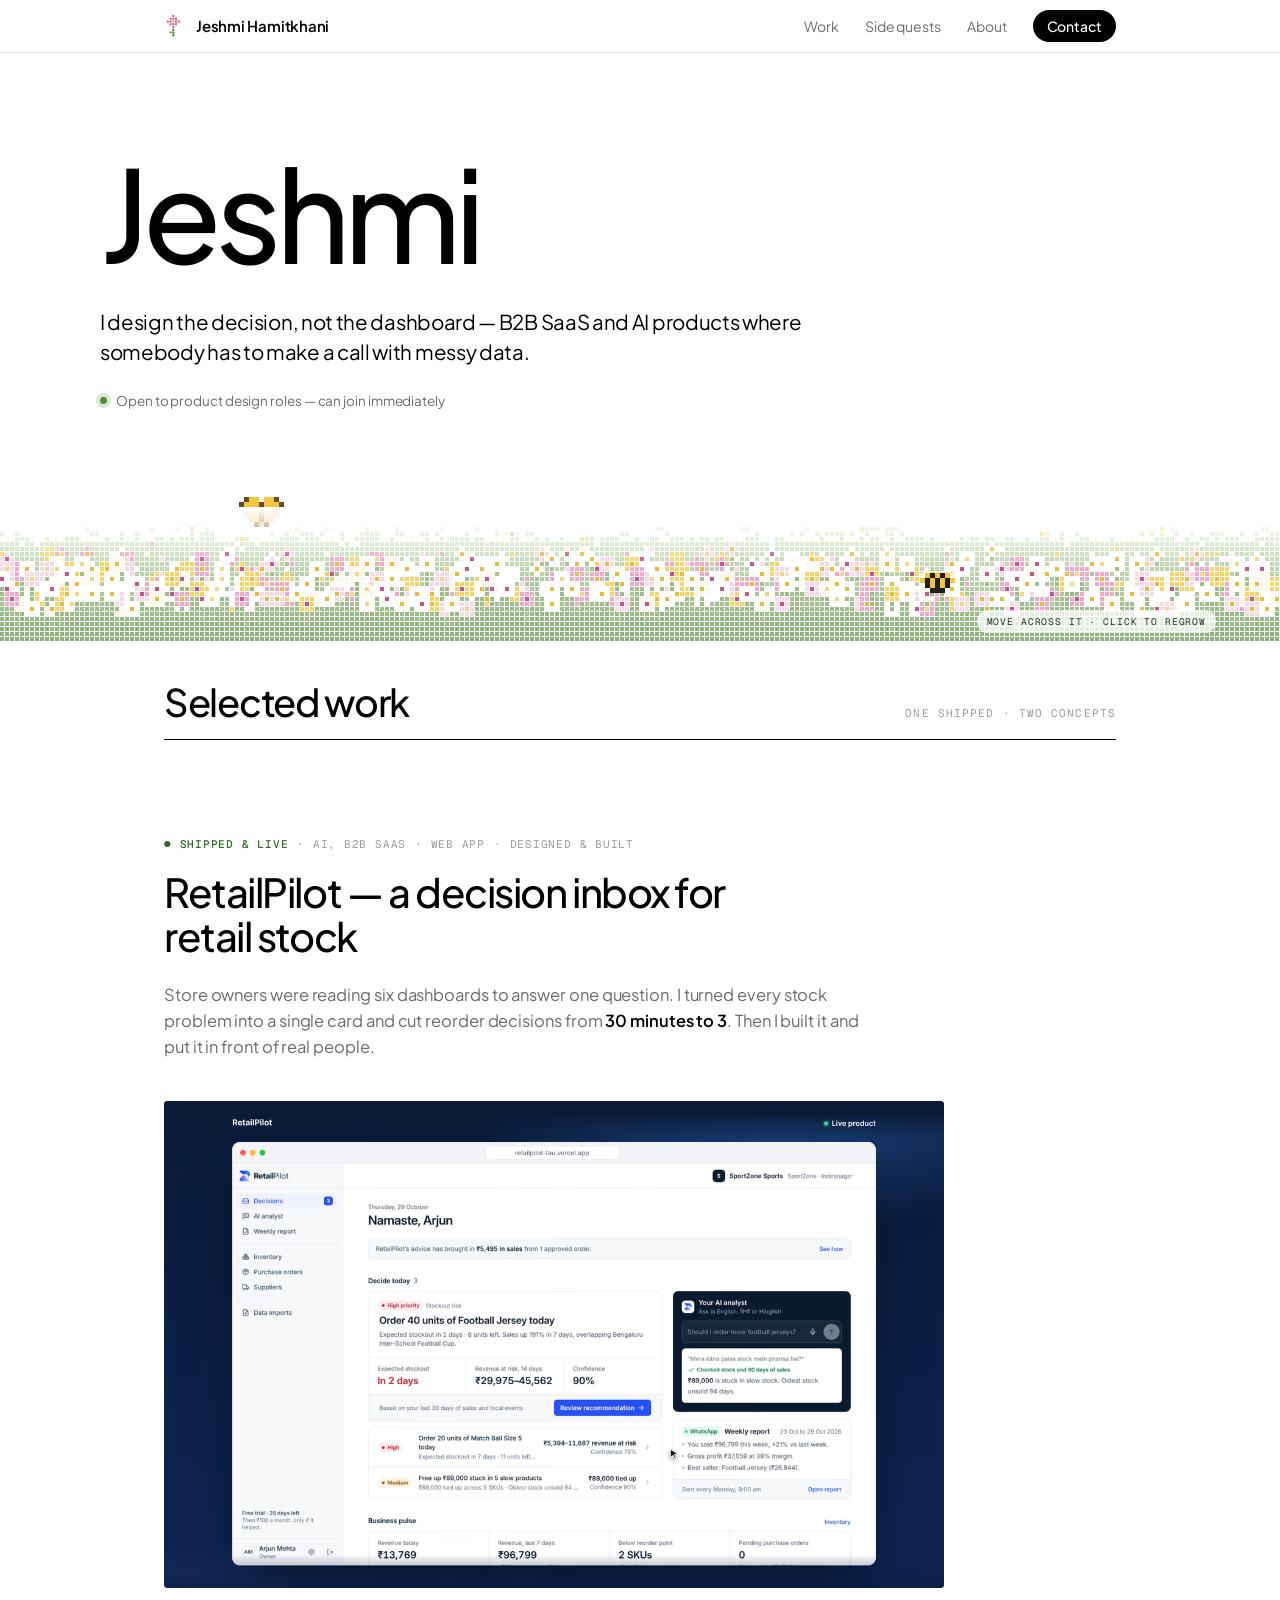
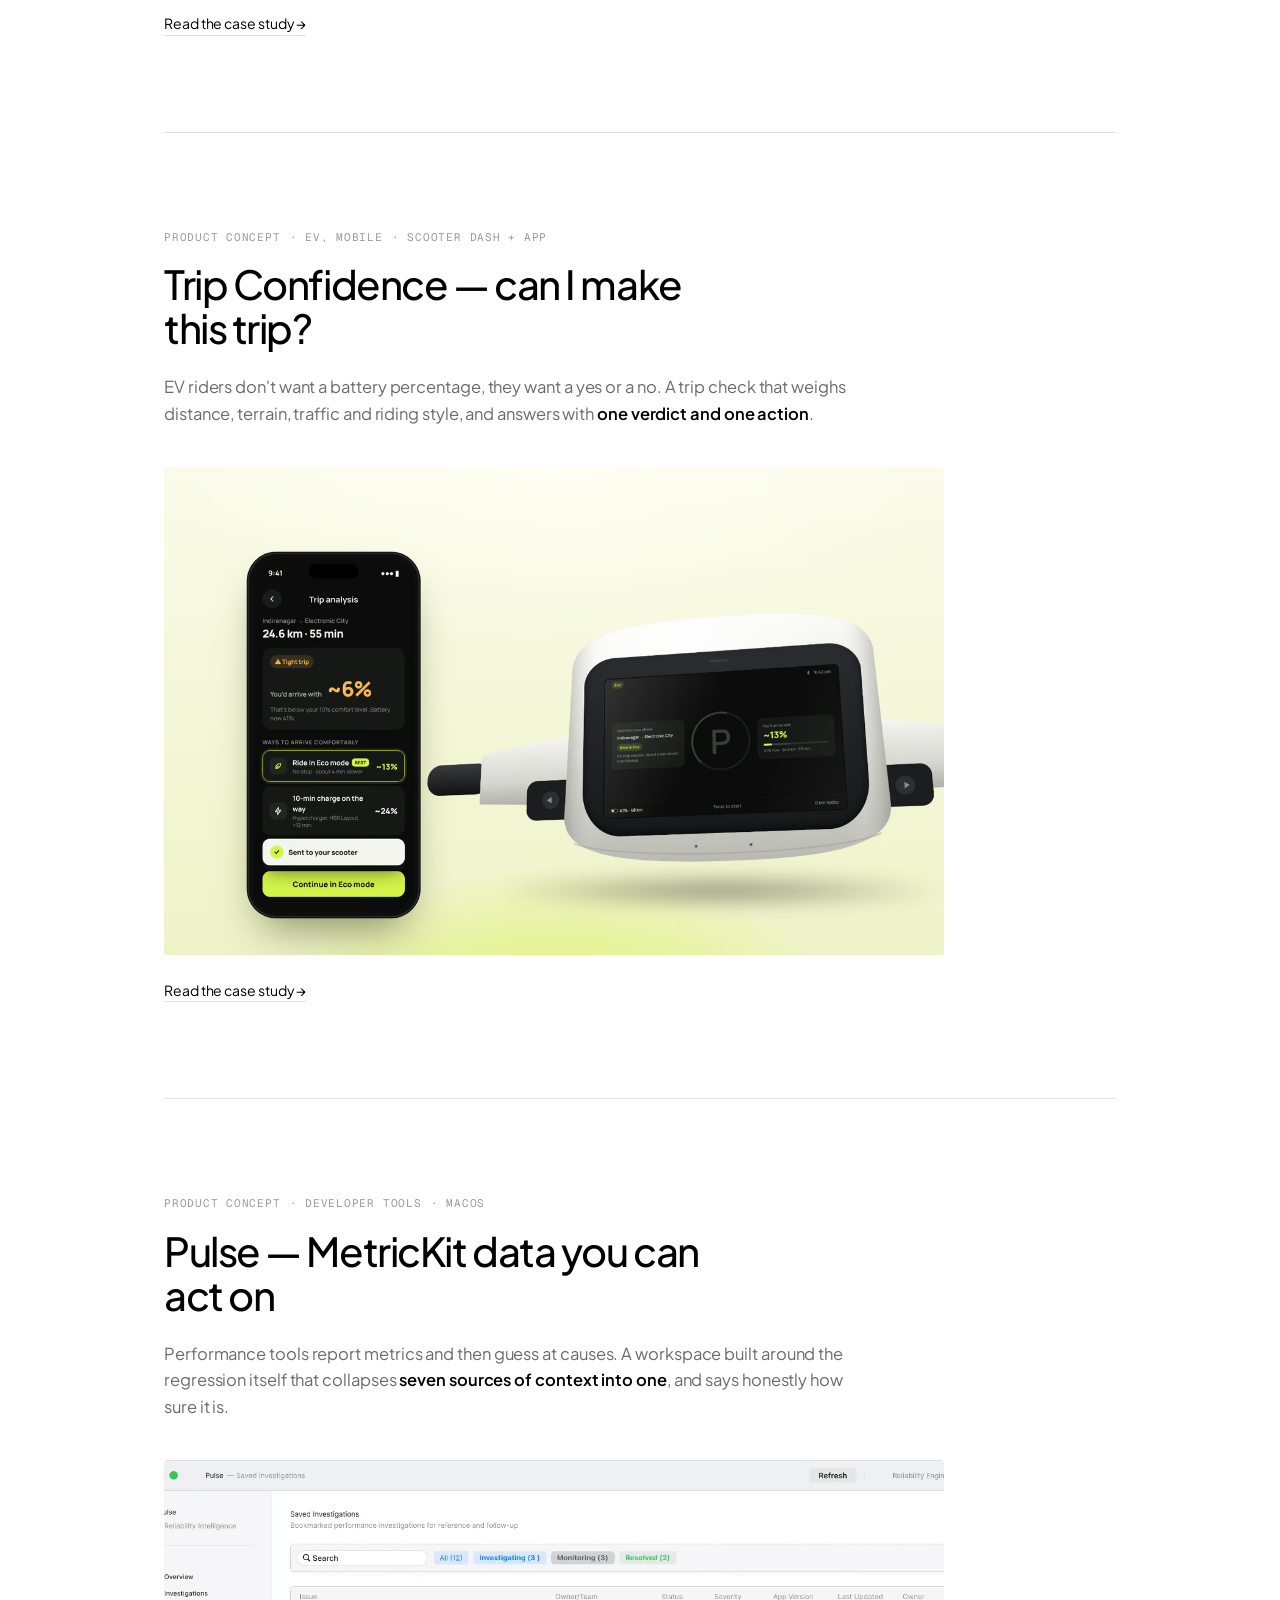
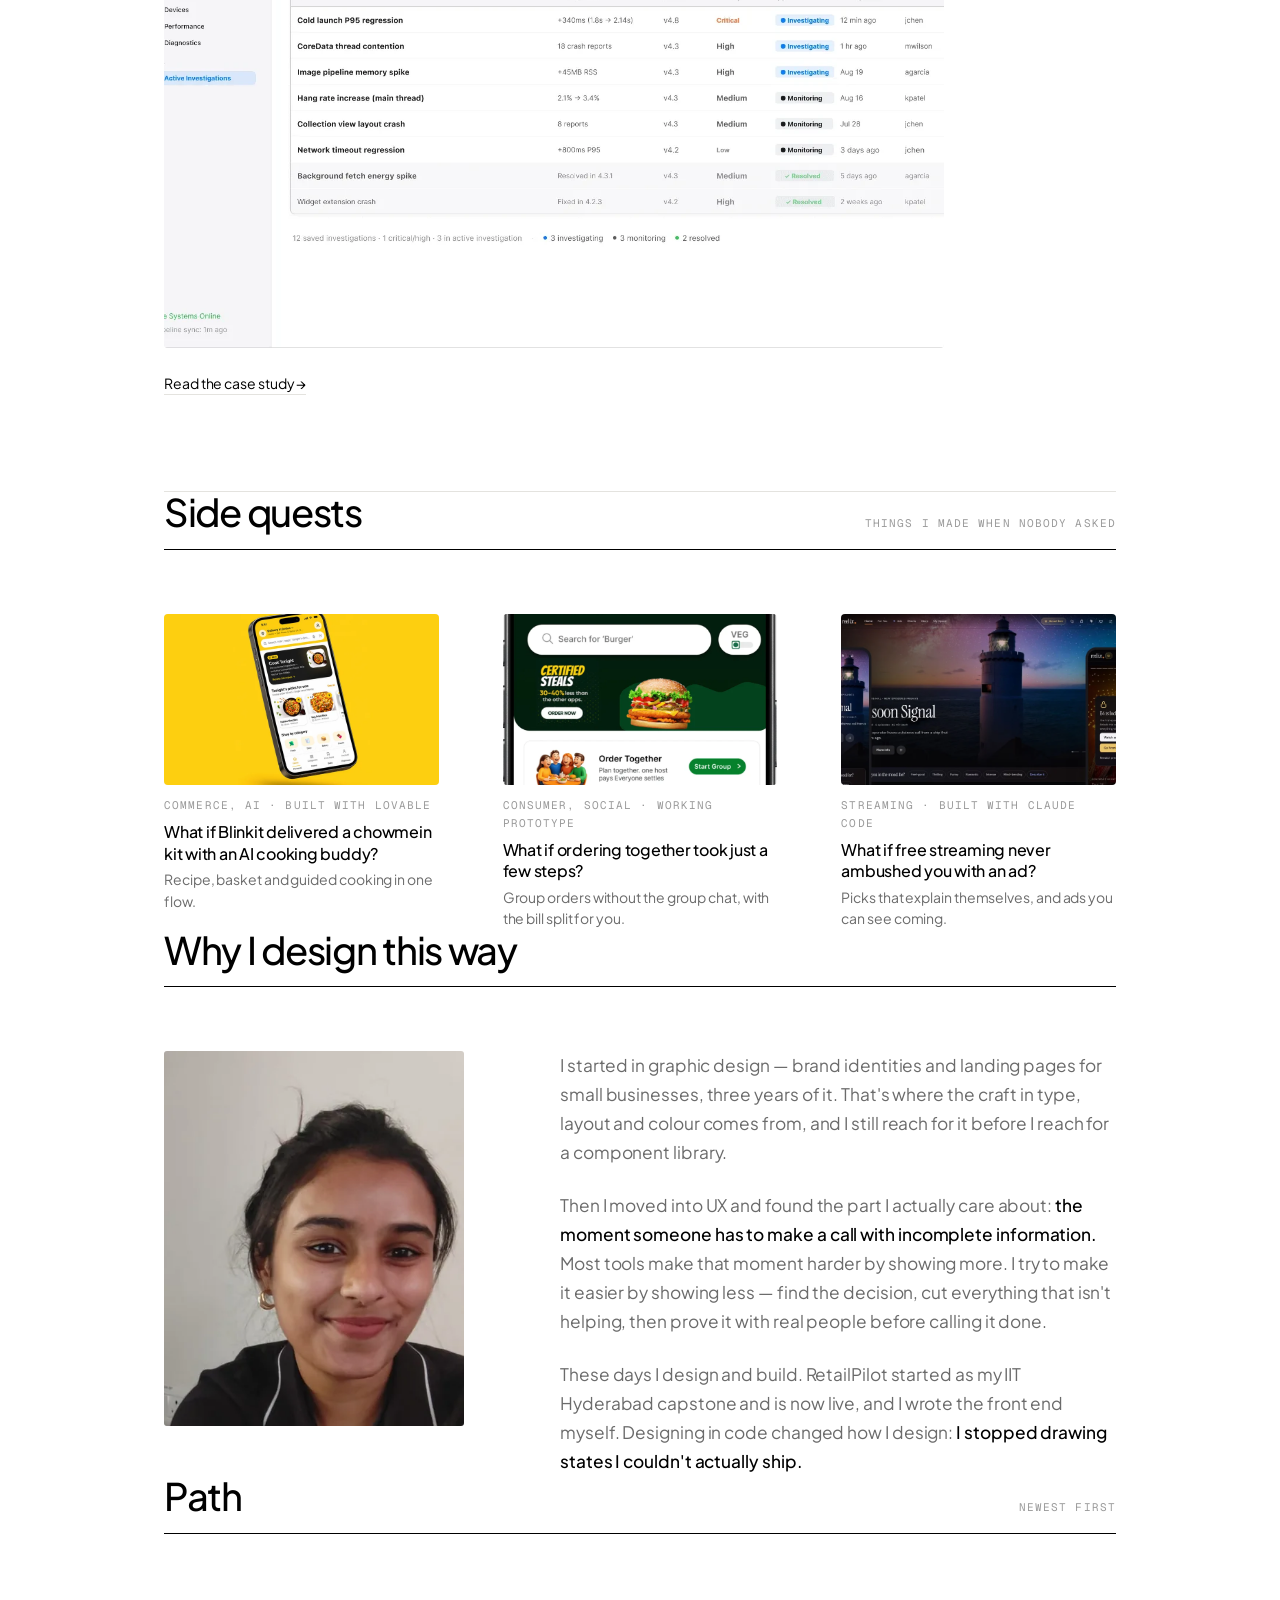
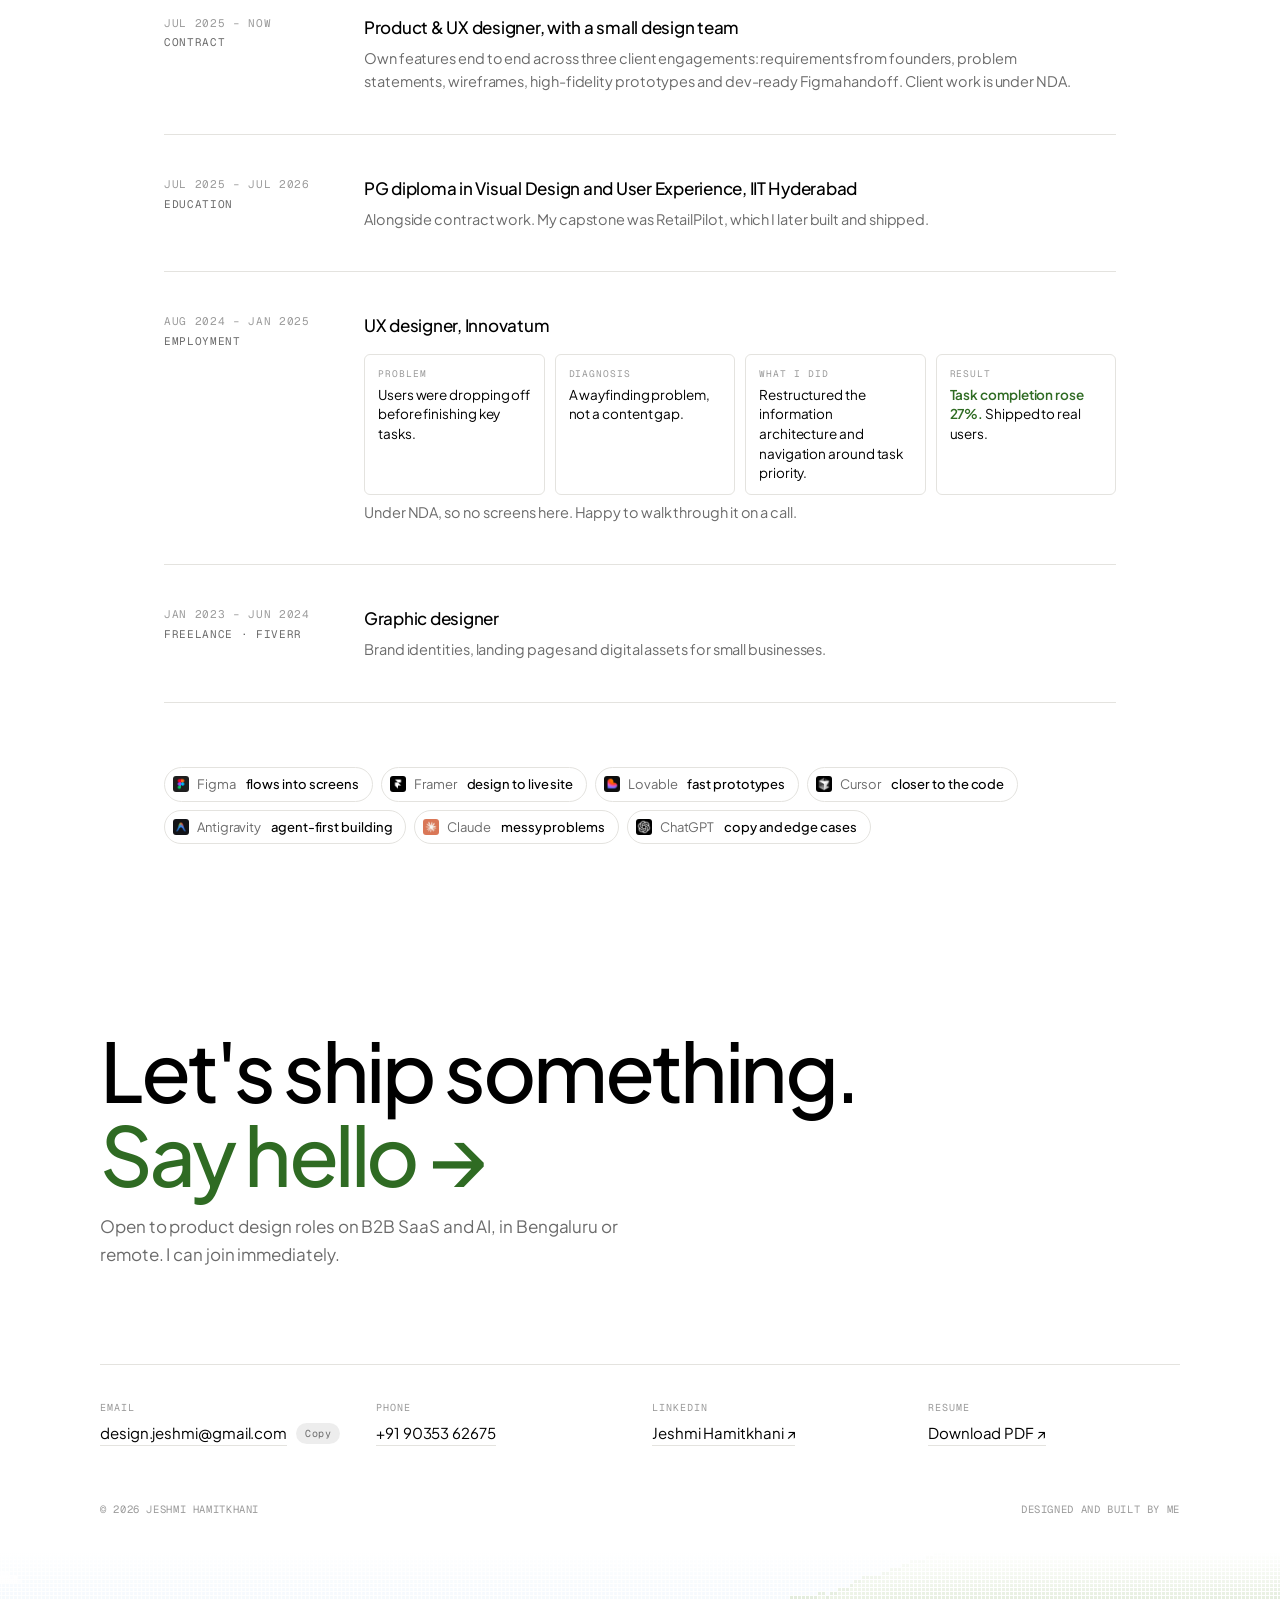
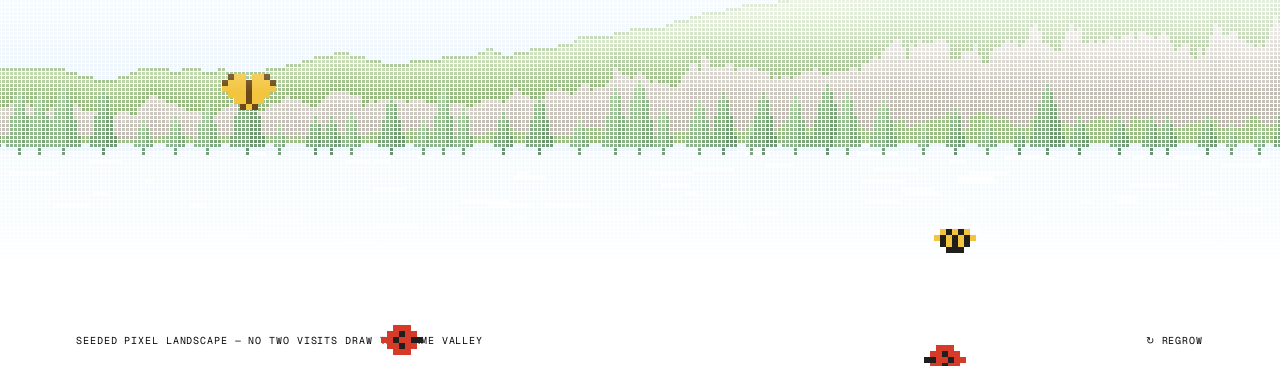
==== commit f1a35c0a: "Hero band: pale, interactive, and out of the way of the copy The band was still the old saturated me" ====
--- a/index.html
+++ b/index.html
@@ -75,8 +75,15 @@
 .open{display:inline-flex;align-items:center;gap:9px;margin-top:22px;font-size:13.5px;color:var(--mid)}
 .open i{width:7px;height:7px;border-radius:50%;background:var(--grn-l);
   box-shadow:0 0 0 4px color-mix(in srgb,var(--grn-l) 20%,transparent)}
-.field{margin-top:clamp(52px,9vh,96px);width:100vw;margin-left:calc(50% - 50vw)}
-.field canvas{display:block;width:100%;height:clamp(120px,19vh,190px)}
+.field{margin-top:var(--s6);margin-bottom:var(--s4);width:100vw;margin-left:calc(50% - 50vw);position:relative}
+.field canvas{display:block;width:100%;height:clamp(104px,15vh,158px);cursor:crosshair;outline:none}
+.field canvas:focus-visible{outline:2px solid var(--grn);outline-offset:-3px}
+.field::after{content:"";position:absolute;inset:0 0 auto;height:42%;z-index:3;pointer-events:none;
+  background:linear-gradient(180deg,var(--bg),transparent)}
+.fcap{position:absolute;right:var(--gut);bottom:9px;z-index:4;font-family:var(--mono);font-size:9.5px;
+  letter-spacing:.09em;text-transform:uppercase;color:#2B3327;background:rgba(255,255,255,.76);
+  border-radius:99px;padding:4px 10px;pointer-events:none}
+@media (max-width:760px){.fcap{display:none}}
 
 /* ── sections ── */
 section{padding:var(--s8) 0 0}
@@ -127,9 +134,7 @@
 .me p b{color:var(--ink);font-weight:500}
 /* the portrait, built from the same grid as the landscape */
 .port{position:sticky;top:96px}
-.port canvas{display:block;width:100%;cursor:crosshair}
-.port figcaption{margin-top:var(--s2);font-family:var(--mono);font-size:10.5px;
-  letter-spacing:.08em;text-transform:uppercase;color:var(--faint);line-height:1.7}
+.port img{display:block;width:100%;height:auto;border-radius:3px}
 @media (max-width:860px){.me{grid-template-columns:1fr}.port{position:static;max-width:260px}}
 
 /* ── path ── */
@@ -191,8 +196,8 @@
 .field{position:relative}
 canvas.bugs{position:absolute;inset:0;width:100%;height:100%;pointer-events:none;z-index:2;cursor:default}
 /* over the hero strip they get the white air above the field to fly in */
-.field canvas.bugs{top:-150px;height:calc(100% + 150px)}
-@media (max-width:640px){.field canvas.bugs{top:-96px;height:calc(100% + 96px)}}
+.field canvas.bugs{top:-66px;height:calc(100% + 66px)}
+@media (max-width:640px){.field canvas.bugs{top:-44px;height:calc(100% + 44px)}}
 
 @media (max-width:640px){
   .scene canvas{height:clamp(230px,36vh,310px)}
@@ -224,7 +229,11 @@
   </div>
   <span class="open"><i></i>Open to product design roles — can join immediately</span>
 </header>
-<div class="field"><canvas id="fieldC" aria-hidden="true"></canvas><canvas class="bugs" id="bugH" aria-hidden="true"></canvas></div>
+<div class="field">
+  <canvas id="fieldC" tabindex="0" role="img" aria-label="A seeded pixel wildflower field. Click or press enter to regrow it."></canvas>
+  <canvas class="bugs" id="bugH" aria-hidden="true"></canvas>
+  <span class="fcap">Move across it · click to regrow</span>
+</div>
 
 <section id="work" class="wrap">
   <div class="sh rv"><h2>Selected work</h2><span class="lbl">One shipped · two concepts</span></div>
@@ -284,8 +293,9 @@
   <div class="sh rv"><h2>Why I design this way</h2></div>
   <div class="me">
     <figure class="port rv">
-      <canvas id="meC" aria-label="Pixel portrait of Jeshmi Hamitkhani"></canvas>
-      <figcaption>Move across it — detail arrives where you look</figcaption>
+      <img src="img/me-420.webp" srcset="img/me-420.webp 420w, img/me.webp 760w"
+        sizes="(max-width:860px) 260px, 300px" width="760" height="950"
+        alt="Jeshmi Hamitkhani" loading="lazy">
     </figure>
     <div class="metx">
     <p class="rv">I started in graphic design — brand identities and landing pages for small businesses, three years of it. That's where the craft in type, layout and colour comes from, and I still reach for it before I reach for a component library.</p>
@@ -362,16 +372,21 @@
   o=o||{};
   const ctx=cv.getContext('2d');const PX=o.px||6;
   const DENS=o.dens==null?0.72:o.dens, BIG=o.big!==false;
-  const G=['#D3E6BC','#4C7A33'];
-  const PETAL=['#FFFFFF','#FFFFFF','#FFFFFF','#FDF6E6','#F49BC0','#F9C9DD','#F6C945'];
-  const CEN=['#F6C945','#F6C945','#FBD76B','#CE5287'];
-  let cols,rows,W,H,fl=[];
+  /* same pale register as the closing valley, so the page reads as one system */
+  const G=o.green||['#E2EFD4','#8FB47A'];
+  const PETAL=['#FFFFFF','#FFFFFF','#FFFFFF','#FDF8EC','#F2A8C6','#F9D8E5','#F7D463'];
+  const CEN=['#E9BC3C','#E9BC3C','#F3D781','#CE5287'];
+  let cols,rows,W,H,fl=[],gc=null,gx=null,hx_=-1e4,hy_=-1e4,raf=0,drawn=false;
   const P=(x,y,c)=>{if(x<0||x>=cols||y<0||y>=rows)return;ctx.fillStyle=c;ctx.fillRect(x*PX,y*PX,PX-1,PX-1)};
   function build(){
     const dpr=Math.min(2,devicePixelRatio||1);W=cv.clientWidth;H=cv.clientHeight;
     if(!W||!H)return false;
     cv.width=W*dpr;cv.height=H*dpr;ctx.setTransform(dpr,0,0,dpr,0,0);ctx.clearRect(0,0,W,H);
     cols=Math.ceil(W/PX);rows=Math.ceil(H/PX);fl=[];
+    /* the ground is painted once into an offscreen canvas; only the flowers repaint */
+    gc=document.createElement('canvas');gc.width=W*dpr;gc.height=H*dpr;
+    gx=gc.getContext('2d');gx.setTransform(dpr,0,0,dpr,0,0);
+    const GP=(x,y,c)=>{if(x<0||x>=cols||y<0||y>=rows)return;gx.fillStyle=c;gx.fillRect(x*PX,y*PX,PX-1,PX-1)};
     const LN=5;
     for(let L=0;L<LN;L++){
       const d=L/(LN-1), r=mul(seed+L*101), n=noise(mul(seed+L*57));
@@ -381,7 +396,7 @@
         tops.push(top);
         for(let cy=top;cy<rows;cy++){
           if(L===0){const e=cy-top;if(e<5&&r()>(e+1)/6)continue;}
-          P(cx,cy,mix(G[0],G[1],Math.min(1,0.12+d*0.34+(cy-top)/Math.max(1,rows-top)*0.75)));
+          GP(cx,cy,mix(G[0],G[1],Math.min(1,0.12+d*0.34+(cy-top)/Math.max(1,rows-top)*0.75)));
         }
       }
       const size=d<0.3?1:d<0.66?2:3, nf=Math.round(cols*DENS*(0.45+d));
@@ -396,7 +411,7 @@
       const rb=mul(seed*13+7);
       for(let i=0,nb=Math.max(5,Math.round(cols/26));i<nb;i++)
         fl.push({cx:Math.floor(rb()*cols),cy:Math.round(rows*(0.72+rb()*0.2)),size:4,d:1,
-          pc:rb()>0.26?'#FFFFFF':'#F49BC0',cc:rb()>0.3?'#F6C945':'#CE5287',
+          pc:rb()>0.26?'#FFFFFF':'#F2A8C6',cc:rb()>0.3?'#E9BC3C':'#CE5287',
           stem:mix(G[0],G[1],0.92),st:2+Math.floor(rb()*3)});
     }
     fl.sort((a,b)=>a.d-b.d);
@@ -405,27 +420,43 @@
   function paint(n){
     for(let i=0;i<n&&i<fl.length;i++){
       const f=fl[i];
-      if(f.size===1){P(f.cx,f.cy,f.pc);continue}
-      if(f.size===2){P(f.cx,f.cy-1,f.pc);P(f.cx-1,f.cy,f.pc);P(f.cx+1,f.cy,f.pc);
-        P(f.cx,f.cy+1,f.pc);P(f.cx,f.cy,f.cc);P(f.cx,f.cy+2,f.stem);continue}
-      if(f.size===3){for(let a=-1;a<=1;a++)for(let b=-1;b<=1;b++)if(a||b)P(f.cx+a,f.cy+b,f.pc);
+      /* flowers near the cursor open a size wider — the field notices you */
+      const near=Math.hypot(f.cx*PX-hx_,f.cy*PX-hy_)<46;
+      const sz=near?Math.min(4,f.size+1):f.size;
+      const pc=near?mix(f.pc,'#FFFFFF',.25):f.pc;
+      if(sz===1){P(f.cx,f.cy,pc);continue}
+      if(sz===2){P(f.cx,f.cy-1,pc);P(f.cx-1,f.cy,pc);P(f.cx+1,f.cy,pc);
+        P(f.cx,f.cy+1,pc);P(f.cx,f.cy,f.cc);P(f.cx,f.cy+2,f.stem);continue}
+      if(sz===3){for(let a=-1;a<=1;a++)for(let b=-1;b<=1;b++)if(a||b)P(f.cx+a,f.cy+b,pc);
         P(f.cx,f.cy,f.cc);for(let s=2;s<2+f.st;s++)P(f.cx,f.cy+s,f.stem);continue}
       [[0,-2],[-1,-1],[0,-1],[1,-1],[-2,0],[-1,0],[1,0],[2,0],[-1,1],[0,1],[1,1],[0,2]]
-        .forEach(([a,b])=>P(f.cx+a,f.cy+b,f.pc));
+        .forEach(([a,b])=>P(f.cx+a,f.cy+b,pc));
       P(f.cx,f.cy,f.cc);for(let s=3;s<3+f.st;s++)P(f.cx,f.cy+s,f.stem);
     }
   }
-  let done=false;
-  function play(){
-    if(done||!build())return;done=true;
+  function blit(){if(gc)ctx.drawImage(gc,0,0,W,H)}
+  function repaint(){if(!drawn)return;blit();paint(fl.length)}
+  const nudge=()=>{if(!raf)raf=requestAnimationFrame(()=>{raf=0;repaint()})};
+  function run(){
+    if(!build())return;drawn=true;blit();
     if(matchMedia('(prefers-reduced-motion: reduce)').matches){paint(fl.length);return}
     const t0=performance.now();
     const step=now=>{const p=Math.min(1,(now-t0)/1500);
-      paint(Math.round(fl.length*(1-Math.pow(1-p,3))));if(p<1)requestAnimationFrame(step)};
+      blit();paint(Math.round(fl.length*(1-Math.pow(1-p,3))));if(p<1)requestAnimationFrame(step)};
     requestAnimationFrame(step);
   }
-  let rt;addEventListener('resize',()=>{clearTimeout(rt);rt=setTimeout(()=>{if(done&&build())paint(fl.length)},180)});
-  return {play};
+  function play(){if(drawn)return;run()}
+  function regrow(){seed=Math.floor(Math.random()*1e6);drawn=false;run()}
+  if(!matchMedia('(prefers-reduced-motion: reduce)').matches){
+    cv.addEventListener('pointermove',e=>{
+      const r=cv.getBoundingClientRect();hx_=e.clientX-r.left;hy_=e.clientY-r.top;nudge()});
+    cv.addEventListener('pointerleave',()=>{hx_=hy_=-1e4;nudge()});
+  }
+  cv.addEventListener('click',regrow);
+  cv.addEventListener('keydown',e=>{if(e.key==='Enter'||e.key===' '){e.preventDefault();regrow()}});
+  let rt;addEventListener('resize',()=>{clearTimeout(rt);
+    rt=setTimeout(()=>{if(drawn){drawn=false;run()}},200)});
+  return {play,regrow};
 }
 
 /* ═══ the closing scene — an alpine lake, six seeded depth planes ═══
@@ -630,7 +661,7 @@
 })();
 
 /* the hero opens on a strip of meadow; the page closes on the whole valley */
-const fieldM=meadow(document.getElementById('fieldC'),77,{dens:.52,big:false,px:5});
+const fieldM=meadow(document.getElementById('fieldC'),77,{dens:.62,big:false,px:5});
 const sceneC=document.getElementById('sceneC');
 const valley=alpine(sceneC,{seed:412,px:innerWidth<620?3:4});
 new IntersectionObserver((es,ob)=>es.forEach(e=>{if(e.isIntersecting){valley.start();ob.disconnect()}}),{threshold:.12})
@@ -659,63 +690,6 @@
   }),{threshold:.3});
   document.querySelectorAll('[data-vid]').forEach(v=>io.observe(v));
 }
-
-/* ═══ the portrait, sampled into the same grid the landscape uses ═══
-   Five tones, so the wall behind me resolves to white on its own. Where
-   the cursor goes, each cell splits into four and the detail arrives. ═══ */
-function portrait(cv,src,n){
-  const ctx=cv.getContext('2d'), img=new Image();
-  const PAL=['#FFFFFF','#E8EBE3','#A9B4A2','#5C6B55','#232A1E'];
-  const ST=[.745,.585,.425,.245];
-  let CW=0,CH=0,cell=0,co=null,fi=null,mx=-1e4,my=-1e4,raf=0,ready=false;
-  const grid=w=>{
-    const c=document.createElement('canvas');
-    c.width=w;c.height=Math.max(1,Math.round(w*img.height/img.width));
-    const x=c.getContext('2d');x.drawImage(img,0,0,c.width,c.height);
-    let d;try{d=x.getImageData(0,0,c.width,c.height).data}catch(e){return null}
-    const g=new Uint8Array(c.width*c.height);
-    for(let i=0;i<g.length;i++){
-      const v=(d[i*4]*.299+d[i*4+1]*.587+d[i*4+2]*.114)/255;
-      g[i]=v>ST[0]?0:v>ST[1]?1:v>ST[2]?2:v>ST[3]?3:4}
-    return {w:c.width,h:c.height,g}};
-  function build(){
-    CW=cv.clientWidth;if(!CW||!img.width)return false;
-    co=grid(n);fi=grid(n*2);
-    if(!co||!fi){                          /* if pixels can't be read, show the photo plainly */
-      const dpr=Math.min(2,devicePixelRatio||1),hh=Math.round(CW*img.height/img.width);
-      cv.width=CW*dpr;cv.height=hh*dpr;cv.style.height=hh+'px';
-      ctx.setTransform(dpr,0,0,dpr,0,0);ctx.drawImage(img,0,0,CW,hh);co=null;return false}
-    cell=CW/co.w;CH=Math.round(cell*co.h);
-    const dpr=Math.min(2,devicePixelRatio||1);
-    cv.width=CW*dpr;cv.height=CH*dpr;cv.style.height=CH+'px';
-    ctx.setTransform(dpr,0,0,dpr,0,0);return true}
-  function draw(){
-    if(!co)return;
-    ctx.clearRect(0,0,CW,CH);
-    const R=cell*3.6, h=cell/2;
-    for(let y=0;y<co.h;y++)for(let x=0;x<co.w;x++){
-      const px=x*cell,py=y*cell;
-      if(Math.hypot(px+h-mx,py+h-my)<R){
-        for(let j=0;j<2;j++)for(let i=0;i<2;i++){
-          const fx=x*2+i,fy=y*2+j;
-          if(fx>=fi.w||fy>=fi.h)continue;
-          ctx.fillStyle=PAL[fi.g[fy*fi.w+fx]];
-          ctx.fillRect(px+i*h,py+j*h,h-.5,h-.5)}
-      }else{
-        ctx.fillStyle=PAL[co.g[y*co.w+x]];
-        ctx.fillRect(px,py,cell-1,cell-1)}}}
-  const nudge=()=>{if(!raf)raf=requestAnimationFrame(()=>{raf=0;draw()})};
-  img.onload=()=>{if(build()){ready=true;draw()}};
-  img.src=src;
-  if(!matchMedia('(prefers-reduced-motion: reduce)').matches){
-    cv.addEventListener('pointermove',e=>{
-      const r=cv.getBoundingClientRect();mx=e.clientX-r.left;my=e.clientY-r.top;nudge()});
-    cv.addEventListener('pointerleave',()=>{mx=my=-1e4;nudge()});
-  }
-  let rt;addEventListener('resize',()=>{clearTimeout(rt);
-    rt=setTimeout(()=>{if(ready&&build())draw()},200)});
-}
-portrait(document.getElementById('meC'),'img/me-px.webp',44);
 
 /* ═══ the small residents — a butterfly, a bee, a couple of ladybirds ═══
    They live on their own overlay canvas so the landscape underneath never
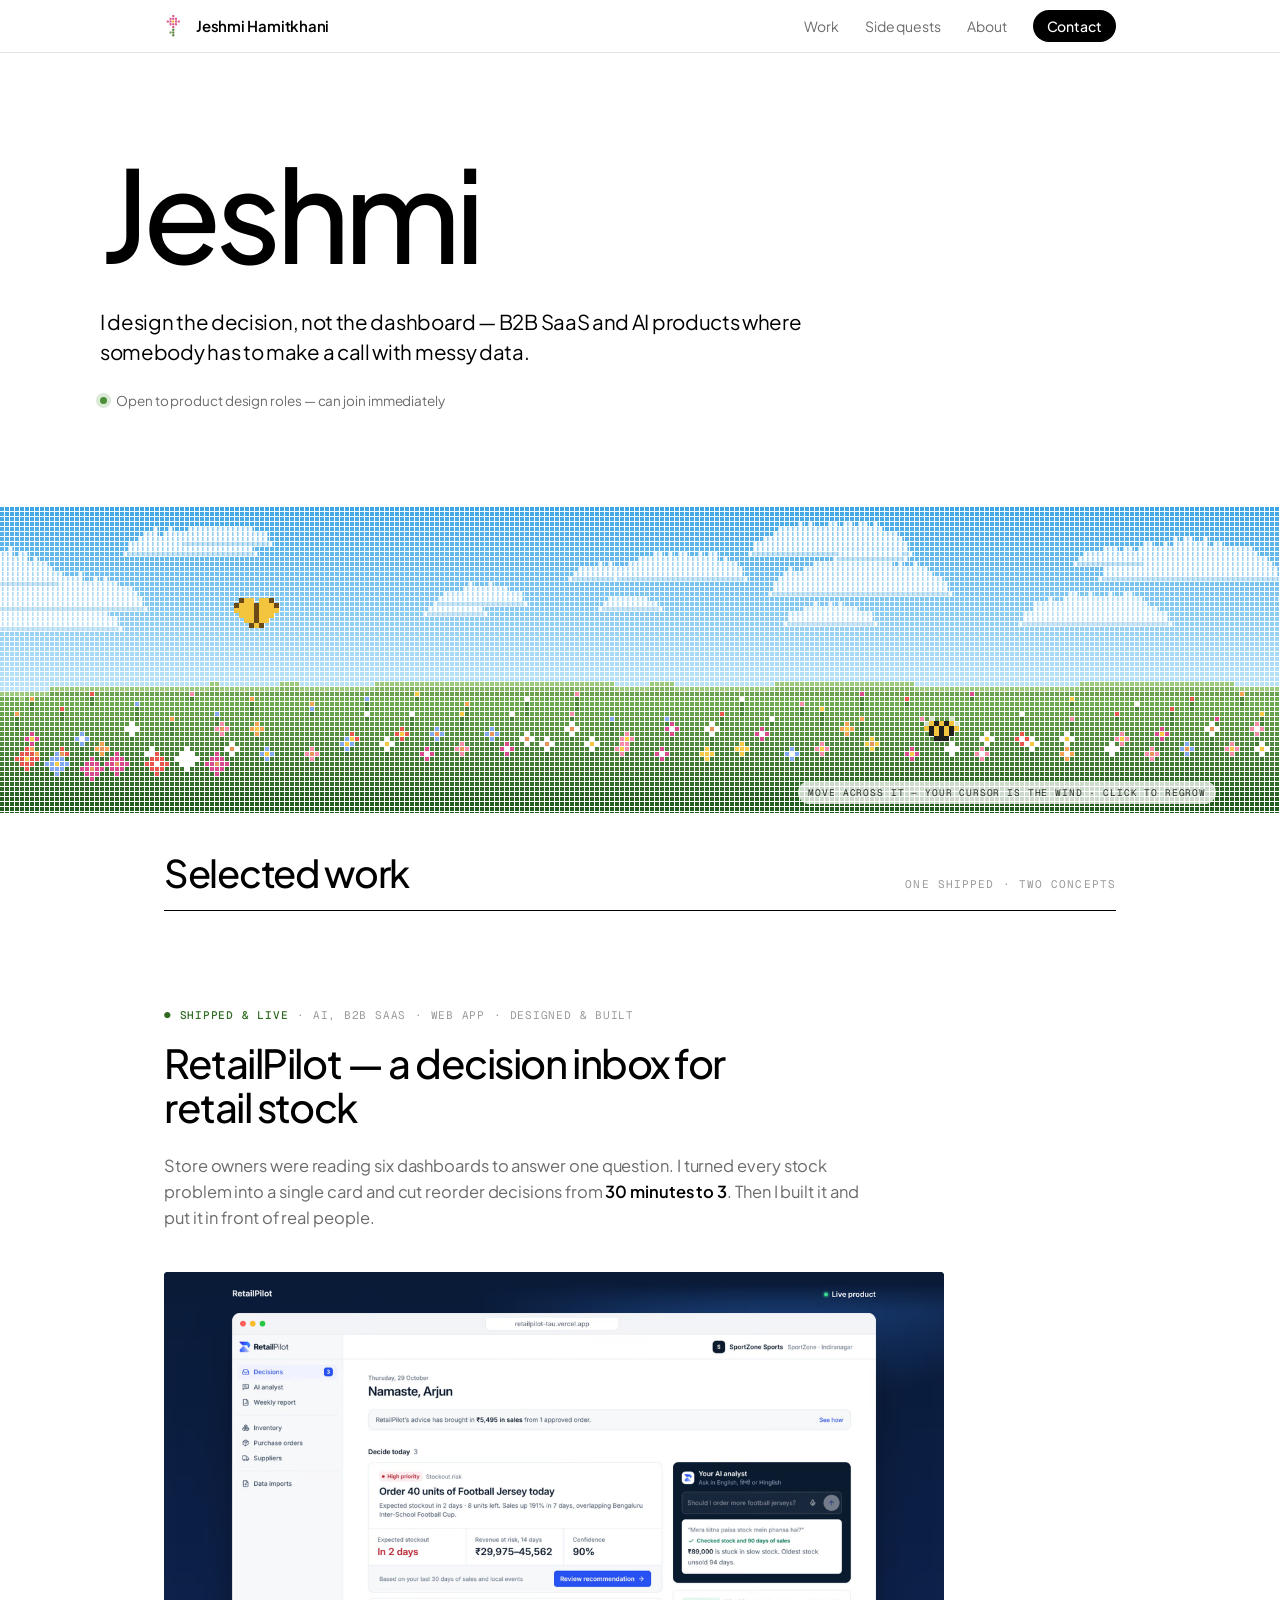
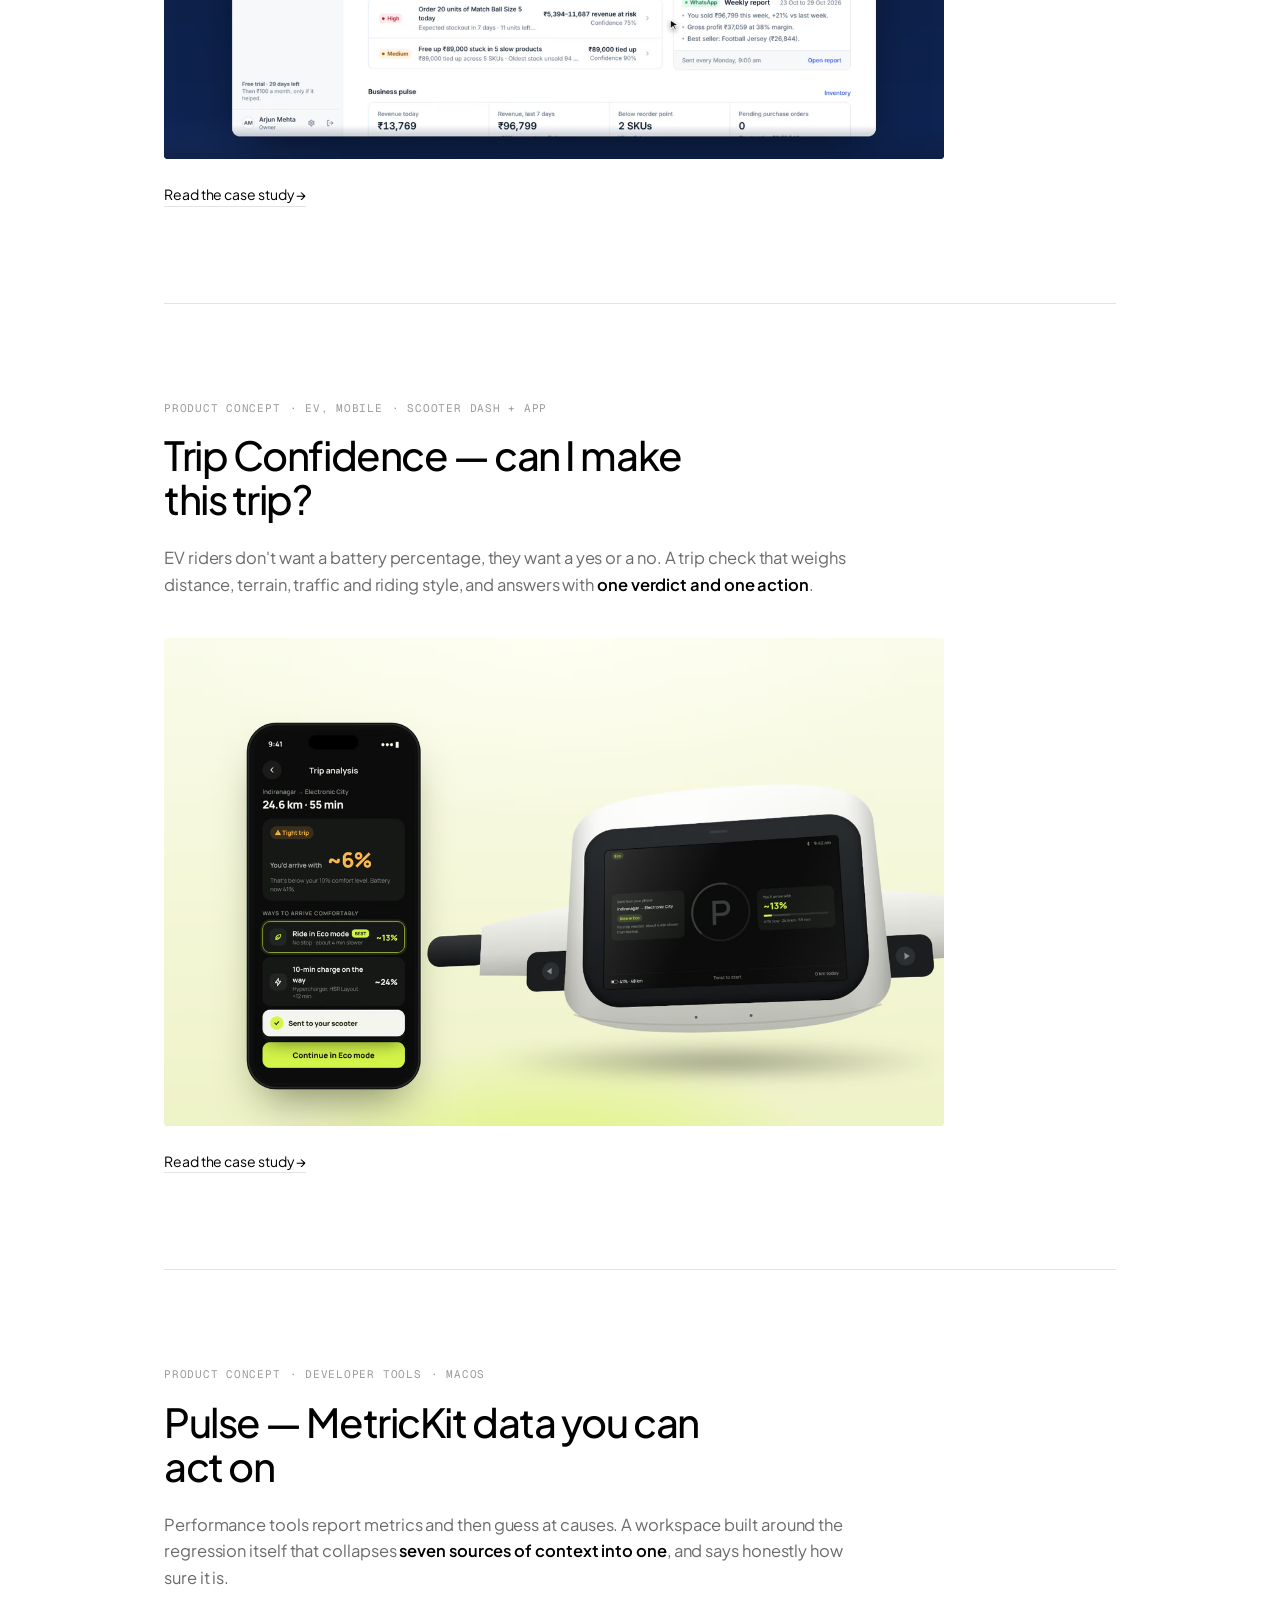
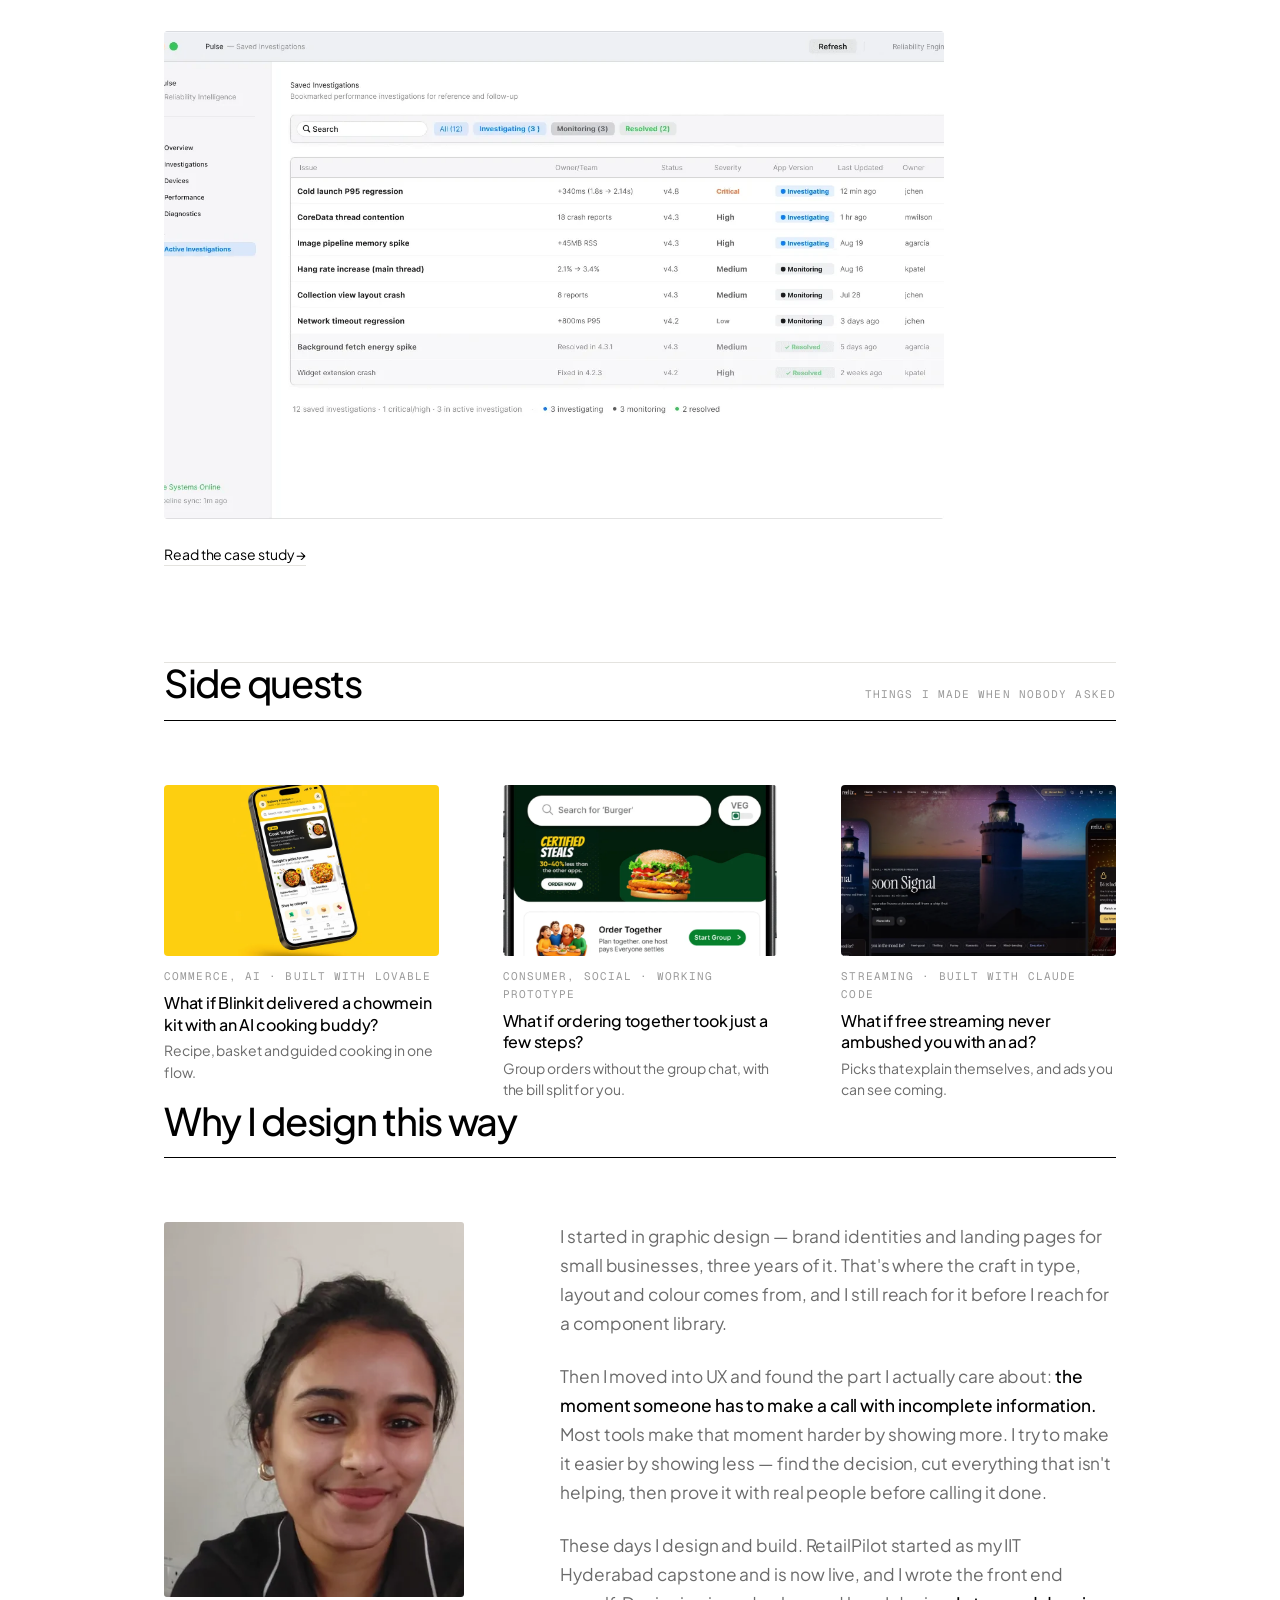
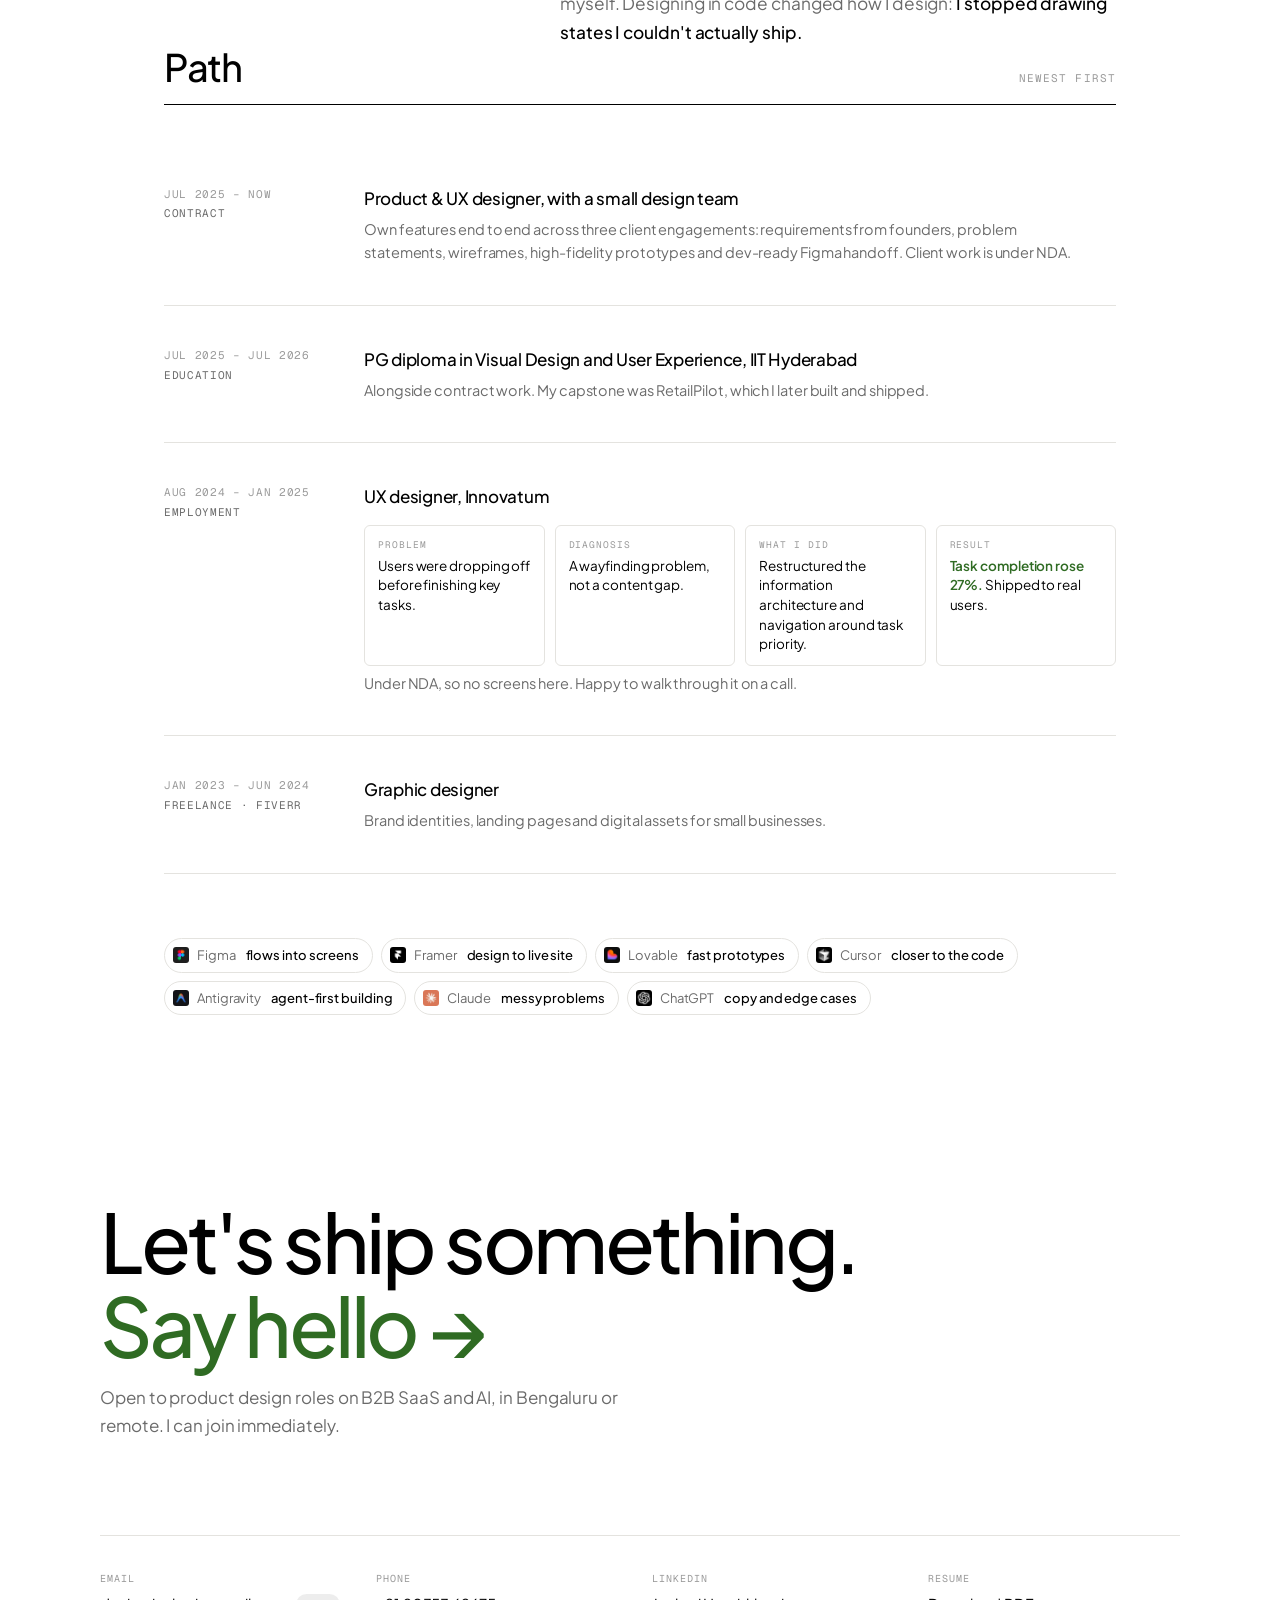
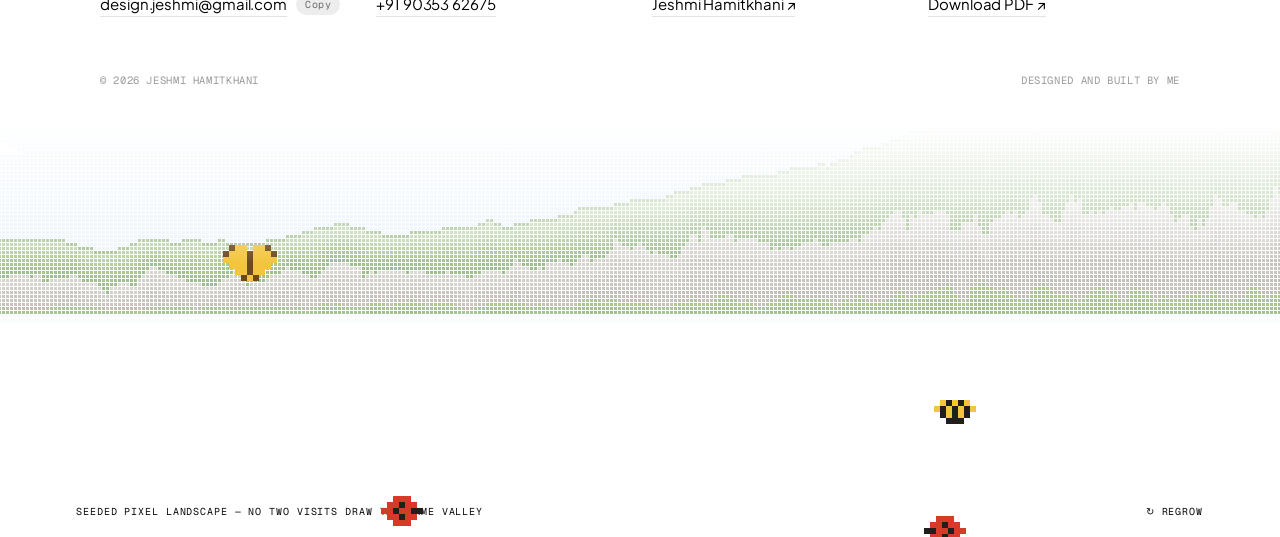
==== commit af5b644c: "Hero: a composed scene, with the cursor as wind The band read as jumbled because it was exactly that" ====
--- a/index.html
+++ b/index.html
@@ -76,10 +76,9 @@
 .open i{width:7px;height:7px;border-radius:50%;background:var(--grn-l);
   box-shadow:0 0 0 4px color-mix(in srgb,var(--grn-l) 20%,transparent)}
 .field{margin-top:var(--s6);margin-bottom:var(--s4);width:100vw;margin-left:calc(50% - 50vw);position:relative}
-.field canvas{display:block;width:100%;height:clamp(104px,15vh,158px);cursor:crosshair;outline:none}
+.field canvas{display:block;width:100%;height:clamp(230px,34vh,360px);cursor:crosshair;outline:none}
 .field canvas:focus-visible{outline:2px solid var(--grn);outline-offset:-3px}
-.field::after{content:"";position:absolute;inset:0 0 auto;height:42%;z-index:3;pointer-events:none;
-  background:linear-gradient(180deg,var(--bg),transparent)}
+
 .fcap{position:absolute;right:var(--gut);bottom:9px;z-index:4;font-family:var(--mono);font-size:9.5px;
   letter-spacing:.09em;text-transform:uppercase;color:#2B3327;background:rgba(255,255,255,.76);
   border-radius:99px;padding:4px 10px;pointer-events:none}
@@ -196,7 +195,7 @@
 .field{position:relative}
 canvas.bugs{position:absolute;inset:0;width:100%;height:100%;pointer-events:none;z-index:2;cursor:default}
 /* over the hero strip they get the white air above the field to fly in */
-.field canvas.bugs{top:-66px;height:calc(100% + 66px)}
+.field canvas.bugs{top:0;height:100%}
 @media (max-width:640px){.field canvas.bugs{top:-44px;height:calc(100% + 44px)}}
 
 @media (max-width:640px){
@@ -232,7 +231,7 @@
 <div class="field">
   <canvas id="fieldC" tabindex="0" role="img" aria-label="A seeded pixel wildflower field. Click or press enter to regrow it."></canvas>
   <canvas class="bugs" id="bugH" aria-hidden="true"></canvas>
-  <span class="fcap">Move across it · click to regrow</span>
+  <span class="fcap">Move across it — your cursor is the wind · click to regrow</span>
 </div>
 
 <section id="work" class="wrap">
@@ -368,95 +367,129 @@
 const mix=(c1,c2,t)=>{const[a,b,c]=hx(c1),[d,e,f]=hx(c2);
   return`rgb(${Math.round(a+(d-a)*t)},${Math.round(b+(e-b)*t)},${Math.round(c+(f-c)*t)})`};
 
-function meadow(cv,seed,o){
+/* ═══ the hero scene — sky, weather, horizon, meadow ═══
+   Built as a composition rather than scattered noise: the sky and ground
+   paint once into offscreen canvases, the clouds drift on their own, and
+   the flowers are placed on a jittered grid in receding rows so the eye
+   can read rows of flowers instead of confetti. ═══ */
+function scenery(cv,o){
   o=o||{};
-  const ctx=cv.getContext('2d');const PX=o.px||6;
-  const DENS=o.dens==null?0.72:o.dens, BIG=o.big!==false;
-  /* same pale register as the closing valley, so the page reads as one system */
-  const G=o.green||['#E2EFD4','#8FB47A'];
-  const PETAL=['#FFFFFF','#FFFFFF','#FFFFFF','#FDF8EC','#F2A8C6','#F9D8E5','#F7D463'];
-  const CEN=['#E9BC3C','#E9BC3C','#F3D781','#CE5287'];
-  let cols,rows,W,H,fl=[],gc=null,gx=null,hx_=-1e4,hy_=-1e4,raf=0,drawn=false;
-  const P=(x,y,c)=>{if(x<0||x>=cols||y<0||y>=rows)return;ctx.fillStyle=c;ctx.fillRect(x*PX,y*PX,PX-1,PX-1)};
+  const ctx=cv.getContext('2d'), PX=o.px||5;
+  const SKY=['#3FA6E4','#C6E8FA'];              /* overhead → horizon */
+  const CLOUD=['#FFFFFF','#F4FAFE','#CFE6F5'];
+  const FAR=['#9CC97C','#6AA04E'], NEAR=['#7FBA5C','#245C20'];
+  const PETAL=['#FFFFFF','#F58AA8','#F7C843','#E8554C','#F3A050','#D94A8C','#FFFFFF','#7FA8F0'];
+  const EYE=['#F7C843','#F7C843','#FFFFFF','#E8955C'];
+  let W,H,cols,rows,seed=o.seed||21,sky=null,gnd=null,cl=null,fl=[],
+      wind=0,target=0,t0=0,raf=0,live=false,grown=0;
+  const mk=(w,h)=>{const c=document.createElement('canvas');const d=Math.min(2,devicePixelRatio||1);
+    c.width=w*d;c.height=h*d;const x=c.getContext('2d');x.setTransform(d,0,0,d,0,0);return{c,x}};
+  const pen=x=>(a,b,col)=>{if(b<0||b>=rows)return;x.fillStyle=col;x.fillRect(a*PX,b*PX,PX-1,PX-1)};
+
   function build(){
-    const dpr=Math.min(2,devicePixelRatio||1);W=cv.clientWidth;H=cv.clientHeight;
-    if(!W||!H)return false;
-    cv.width=W*dpr;cv.height=H*dpr;ctx.setTransform(dpr,0,0,dpr,0,0);ctx.clearRect(0,0,W,H);
-    cols=Math.ceil(W/PX);rows=Math.ceil(H/PX);fl=[];
-    /* the ground is painted once into an offscreen canvas; only the flowers repaint */
-    gc=document.createElement('canvas');gc.width=W*dpr;gc.height=H*dpr;
-    gx=gc.getContext('2d');gx.setTransform(dpr,0,0,dpr,0,0);
-    const GP=(x,y,c)=>{if(x<0||x>=cols||y<0||y>=rows)return;gx.fillStyle=c;gx.fillRect(x*PX,y*PX,PX-1,PX-1)};
-    const LN=5;
-    for(let L=0;L<LN;L++){
-      const d=L/(LN-1), r=mul(seed+L*101), n=noise(mul(seed+L*57));
-      const amp=rows*(0.05+d*0.09), base=rows*(0.20+d*0.34), tops=[];
-      for(let cx=0;cx<cols;cx++){
-        const top=Math.max(0,Math.round(base-Math.round(fbm(n,(cx+L*19)/13,3)*amp)));
-        tops.push(top);
-        for(let cy=top;cy<rows;cy++){
-          if(L===0){const e=cy-top;if(e<5&&r()>(e+1)/6)continue;}
-          GP(cx,cy,mix(G[0],G[1],Math.min(1,0.12+d*0.34+(cy-top)/Math.max(1,rows-top)*0.75)));
-        }
-      }
-      const size=d<0.3?1:d<0.66?2:3, nf=Math.round(cols*DENS*(0.45+d));
-      for(let i=0;i<nf;i++){
-        const cx=Math.floor(r()*cols),top=tops[cx];
-        const cy=top+Math.floor(r()*Math.max(2,Math.round((rows-top)*0.5)));
-        fl.push({cx,cy,size,d,pc:PETAL[Math.floor(r()*PETAL.length)],cc:CEN[Math.floor(r()*CEN.length)],
-          stem:mix(G[0],G[1],Math.min(1,0.55+d*0.3)),st:1+Math.floor(r()*3)});
+    W=cv.clientWidth;H=cv.clientHeight;if(!W||!H)return false;
+    const d=Math.min(2,devicePixelRatio||1);
+    cv.width=W*d;cv.height=H*d;ctx.setTransform(d,0,0,d,0,0);
+    cols=Math.ceil(W/PX);rows=Math.ceil(H/PX);
+    const hz=Math.round(rows*.60);               /* horizon sits low, like the reference */
+    const r=mul(seed), n=noise(mul(seed+13));
+
+    /* sky */
+    sky=mk(W,H);const SP=pen(sky.x);
+    for(let y=0;y<hz+2;y++){const c=mix(SKY[0],SKY[1],Math.pow(y/(hz+2),.9));
+      for(let x=0;x<cols;x++)SP(x,y,c)}
+
+    /* one wide cloud band, drawn twice its width so it can scroll seamlessly */
+    const cw=cols*2;
+    cl=mk(cw*PX,H);const CP=(a,b,col)=>{if(b<0||b>=rows)return;cl.x.fillStyle=col;cl.x.fillRect(a*PX,b*PX,PX-1,PX-1)};
+    const rc=mul(seed*7+1);
+    for(let i=0,nc=Math.round(cw/14);i<nc;i++){
+      const cx=Math.floor(rc()*cw), cy=Math.round(rows*(.10+rc()*.30)), len=5+Math.floor(rc()*14);
+      for(let k=-len;k<=len;k++){
+        const h=Math.round(Math.sqrt(Math.max(0,len*len-k*k))*(.30+rc()*.14));
+        for(let j=0;j<=h;j++){
+          const col=j===h?CLOUD[1]:(j<1?CLOUD[2]:CLOUD[0]);
+          CP(cx+k,cy-j,col);CP(cx+k-cw,cy-j,col)}}}
+
+    /* ground: a soft far ridge, then the meadow */
+    gnd=mk(W,H);const GP=pen(gnd.x);
+    for(let x=0;x<cols;x++){
+      const far=hz-Math.round(fbm(n,x/21,3)*rows*.05);
+      for(let y=far;y<hz+1;y++)GP(x,y,mix(FAR[0],FAR[1],(y-far)/Math.max(1,hz-far)));
+      for(let y=hz+1;y<rows;y++){
+        const k=(y-hz)/Math.max(1,rows-hz);
+        let c=mix(NEAR[0],NEAR[1],Math.min(1,.1+k*1.05));
+        if(r()<.07)c=mix(c,'#FFFFFF',.12);
+        GP(x,y,c)}}
+
+    /* flowers on a jittered grid, in receding rows — this is what stops it reading as noise */
+    fl=[];const rf=mul(seed*31+5);
+    const ROWS=7;
+    for(let i=0;i<ROWS;i++){
+      const d=i/(ROWS-1);                         /* 0 = at the horizon, 1 = at your feet */
+      const y=Math.round(hz+1+d*(rows-hz-5));
+      const step=Math.max(3,Math.round(11-d*7));  /* nearer rows are denser */
+      const size=d<.22?1:d<.58?3:5;
+      for(let x=Math.round(rf()*step);x<cols;x+=step){
+        if(rf()<.1)continue;                      /* gaps, so it breathes */
+        fl.push({x:x+Math.floor(rf()*3)-1,y:y+Math.floor(rf()*3)-1,size,d,
+          pc:PETAL[Math.floor(rf()*PETAL.length)],cc:EYE[Math.floor(rf()*EYE.length)],
+          st:1+Math.floor(rf()*3),sw:.4+rf()});
       }
     }
-    if(BIG){
-      const rb=mul(seed*13+7);
-      for(let i=0,nb=Math.max(5,Math.round(cols/26));i<nb;i++)
-        fl.push({cx:Math.floor(rb()*cols),cy:Math.round(rows*(0.72+rb()*0.2)),size:4,d:1,
-          pc:rb()>0.26?'#FFFFFF':'#F2A8C6',cc:rb()>0.3?'#E9BC3C':'#CE5287',
-          stem:mix(G[0],G[1],0.92),st:2+Math.floor(rb()*3)});
-    }
-    fl.sort((a,b)=>a.d-b.d);
     return true;
   }
-  function paint(n){
+
+  function flowers(n,w){
+    const P=pen(ctx);
     for(let i=0;i<n&&i<fl.length;i++){
       const f=fl[i];
-      /* flowers near the cursor open a size wider — the field notices you */
-      const near=Math.hypot(f.cx*PX-hx_,f.cy*PX-hy_)<46;
-      const sz=near?Math.min(4,f.size+1):f.size;
-      const pc=near?mix(f.pc,'#FFFFFF',.25):f.pc;
-      if(sz===1){P(f.cx,f.cy,pc);continue}
-      if(sz===2){P(f.cx,f.cy-1,pc);P(f.cx-1,f.cy,pc);P(f.cx+1,f.cy,pc);
-        P(f.cx,f.cy+1,pc);P(f.cx,f.cy,f.cc);P(f.cx,f.cy+2,f.stem);continue}
-      if(sz===3){for(let a=-1;a<=1;a++)for(let b=-1;b<=1;b++)if(a||b)P(f.cx+a,f.cy+b,pc);
-        P(f.cx,f.cy,f.cc);for(let s=2;s<2+f.st;s++)P(f.cx,f.cy+s,f.stem);continue}
-      [[0,-2],[-1,-1],[0,-1],[1,-1],[-2,0],[-1,0],[1,0],[2,0],[-1,1],[0,1],[1,1],[0,2]]
-        .forEach(([a,b])=>P(f.cx+a,f.cy+b,pc));
-      P(f.cx,f.cy,f.cc);for(let s=3;s<3+f.st;s++)P(f.cx,f.cy+s,f.stem);
+      const bend=Math.round(w*f.sw*(.4+f.d));     /* nearer flowers lean further */
+      const x=f.x+bend, y=f.y;
+      const g=mix(NEAR[0],NEAR[1],.55+f.d*.35);
+      for(let s=1;s<=f.st+Math.round(f.d*2);s++)P(f.x+Math.round(bend*(1-s/(f.st+3))),y+s,g);
+      if(f.size===1){P(x,y,f.pc);continue}
+      if(f.size===3){P(x,y-1,f.pc);P(x-1,y,f.pc);P(x+1,y,f.pc);P(x,y+1,f.pc);P(x,y,f.cc);continue}
+      P(x,y-2,f.pc);P(x-1,y-1,f.pc);P(x,y-1,f.pc);P(x+1,y-1,f.pc);
+      P(x-2,y,f.pc);P(x-1,y,f.pc);P(x+1,y,f.pc);P(x+2,y,f.pc);
+      P(x-1,y+1,f.pc);P(x,y+1,f.pc);P(x+1,y+1,f.pc);P(x,y+2,f.pc);
+      P(x,y,f.cc);
     }
   }
-  function blit(){if(gc)ctx.drawImage(gc,0,0,W,H)}
-  function repaint(){if(!drawn)return;blit();paint(fl.length)}
-  const nudge=()=>{if(!raf)raf=requestAnimationFrame(()=>{raf=0;repaint()})};
-  function run(){
-    if(!build())return;drawn=true;blit();
-    if(matchMedia('(prefers-reduced-motion: reduce)').matches){paint(fl.length);return}
-    const t0=performance.now();
-    const step=now=>{const p=Math.min(1,(now-t0)/1500);
-      blit();paint(Math.round(fl.length*(1-Math.pow(1-p,3))));if(p<1)requestAnimationFrame(step)};
-    requestAnimationFrame(step);
-  }
-  function play(){if(drawn)return;run()}
-  function regrow(){seed=Math.floor(Math.random()*1e6);drawn=false;run()}
-  if(!matchMedia('(prefers-reduced-motion: reduce)').matches){
-    cv.addEventListener('pointermove',e=>{
-      const r=cv.getBoundingClientRect();hx_=e.clientX-r.left;hy_=e.clientY-r.top;nudge()});
-    cv.addEventListener('pointerleave',()=>{hx_=hy_=-1e4;nudge()});
-  }
+
+  function frame(now){
+    const drift=((now-t0)*.012)%(cols*PX);
+    wind+=(target-wind)*.06; target*=.94;
+    ctx.clearRect(0,0,W,H);
+    ctx.drawImage(sky.c,0,0,W,H);
+    ctx.drawImage(cl.c,-drift,0,cols*2*PX,H);
+    ctx.drawImage(gnd.c,0,0,W,H);
+    if(grown<1)grown=Math.min(1,grown+.022);
+    flowers(Math.round(fl.length*(1-Math.pow(1-grown,3))),wind);
+    raf=requestAnimationFrame(frame);
+  }
+
+  function start(){
+    if(live||!build())return;live=true;grown=0;t0=performance.now();
+    if(matchMedia('(prefers-reduced-motion: reduce)').matches){
+      ctx.drawImage(sky.c,0,0,W,H);ctx.drawImage(cl.c,0,0,cols*2*PX,H);
+      ctx.drawImage(gnd.c,0,0,W,H);grown=1;flowers(fl.length,0);return}
+    raf=requestAnimationFrame(frame);
+  }
+  function regrow(){seed=Math.floor(Math.random()*1e6);if(!build())return;grown=0;target=2.4}
+
+  cv.addEventListener('pointermove',e=>{
+    const r=cv.getBoundingClientRect();
+    target=((e.clientX-r.left)/r.width-.5)*3.4;    /* your cursor is the wind */
+  });
+  cv.addEventListener('pointerleave',()=>{target=0});
   cv.addEventListener('click',regrow);
   cv.addEventListener('keydown',e=>{if(e.key==='Enter'||e.key===' '){e.preventDefault();regrow()}});
-  let rt;addEventListener('resize',()=>{clearTimeout(rt);
-    rt=setTimeout(()=>{if(drawn){drawn=false;run()}},200)});
-  return {play,regrow};
+  let rt;addEventListener('resize',()=>{clearTimeout(rt);rt=setTimeout(()=>{if(live)build()},220)});
+  new IntersectionObserver(es=>es.forEach(e=>{
+    if(e.isIntersecting){start()}else if(raf){cancelAnimationFrame(raf);raf=0;live=false}
+  }),{threshold:0}).observe(cv);
+  return {start,regrow};
 }
 
 /* ═══ the closing scene — an alpine lake, six seeded depth planes ═══
@@ -661,14 +694,14 @@
 })();
 
 /* the hero opens on a strip of meadow; the page closes on the whole valley */
-const fieldM=meadow(document.getElementById('fieldC'),77,{dens:.62,big:false,px:5});
+const fieldM=scenery(document.getElementById('fieldC'),{seed:77,px:5});
 const sceneC=document.getElementById('sceneC');
 const valley=alpine(sceneC,{seed:412,px:innerWidth<620?3:4});
 new IntersectionObserver((es,ob)=>es.forEach(e=>{if(e.isIntersecting){valley.start();ob.disconnect()}}),{threshold:.12})
   .observe(sceneC);
 document.getElementById('regrow').addEventListener('click',e=>{e.stopPropagation();valley.regrow()});
 
-requestAnimationFrame(()=>{document.body.classList.add('go');setTimeout(()=>fieldM.play(),240)});
+requestAnimationFrame(()=>{document.body.classList.add('go')});
 
 /* reveals */
 document.querySelectorAll('.rv').forEach((el,i)=>{
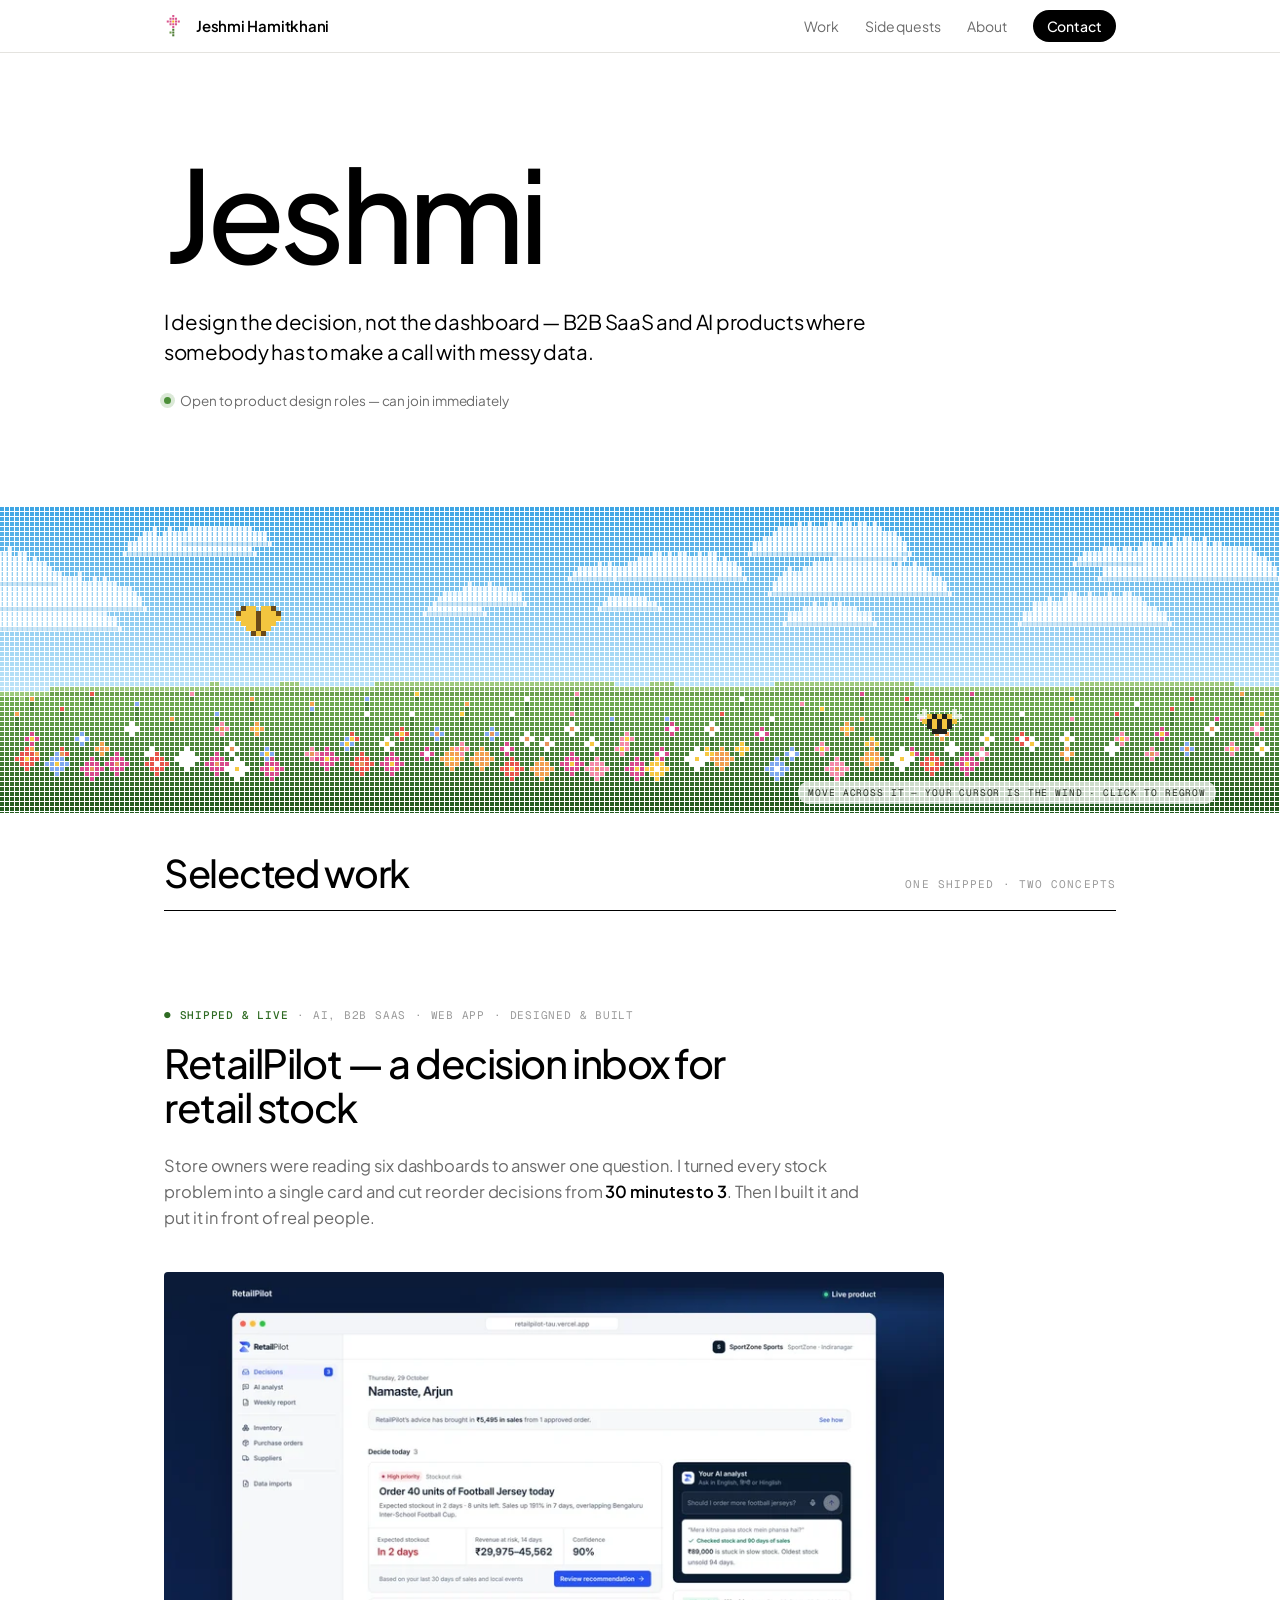
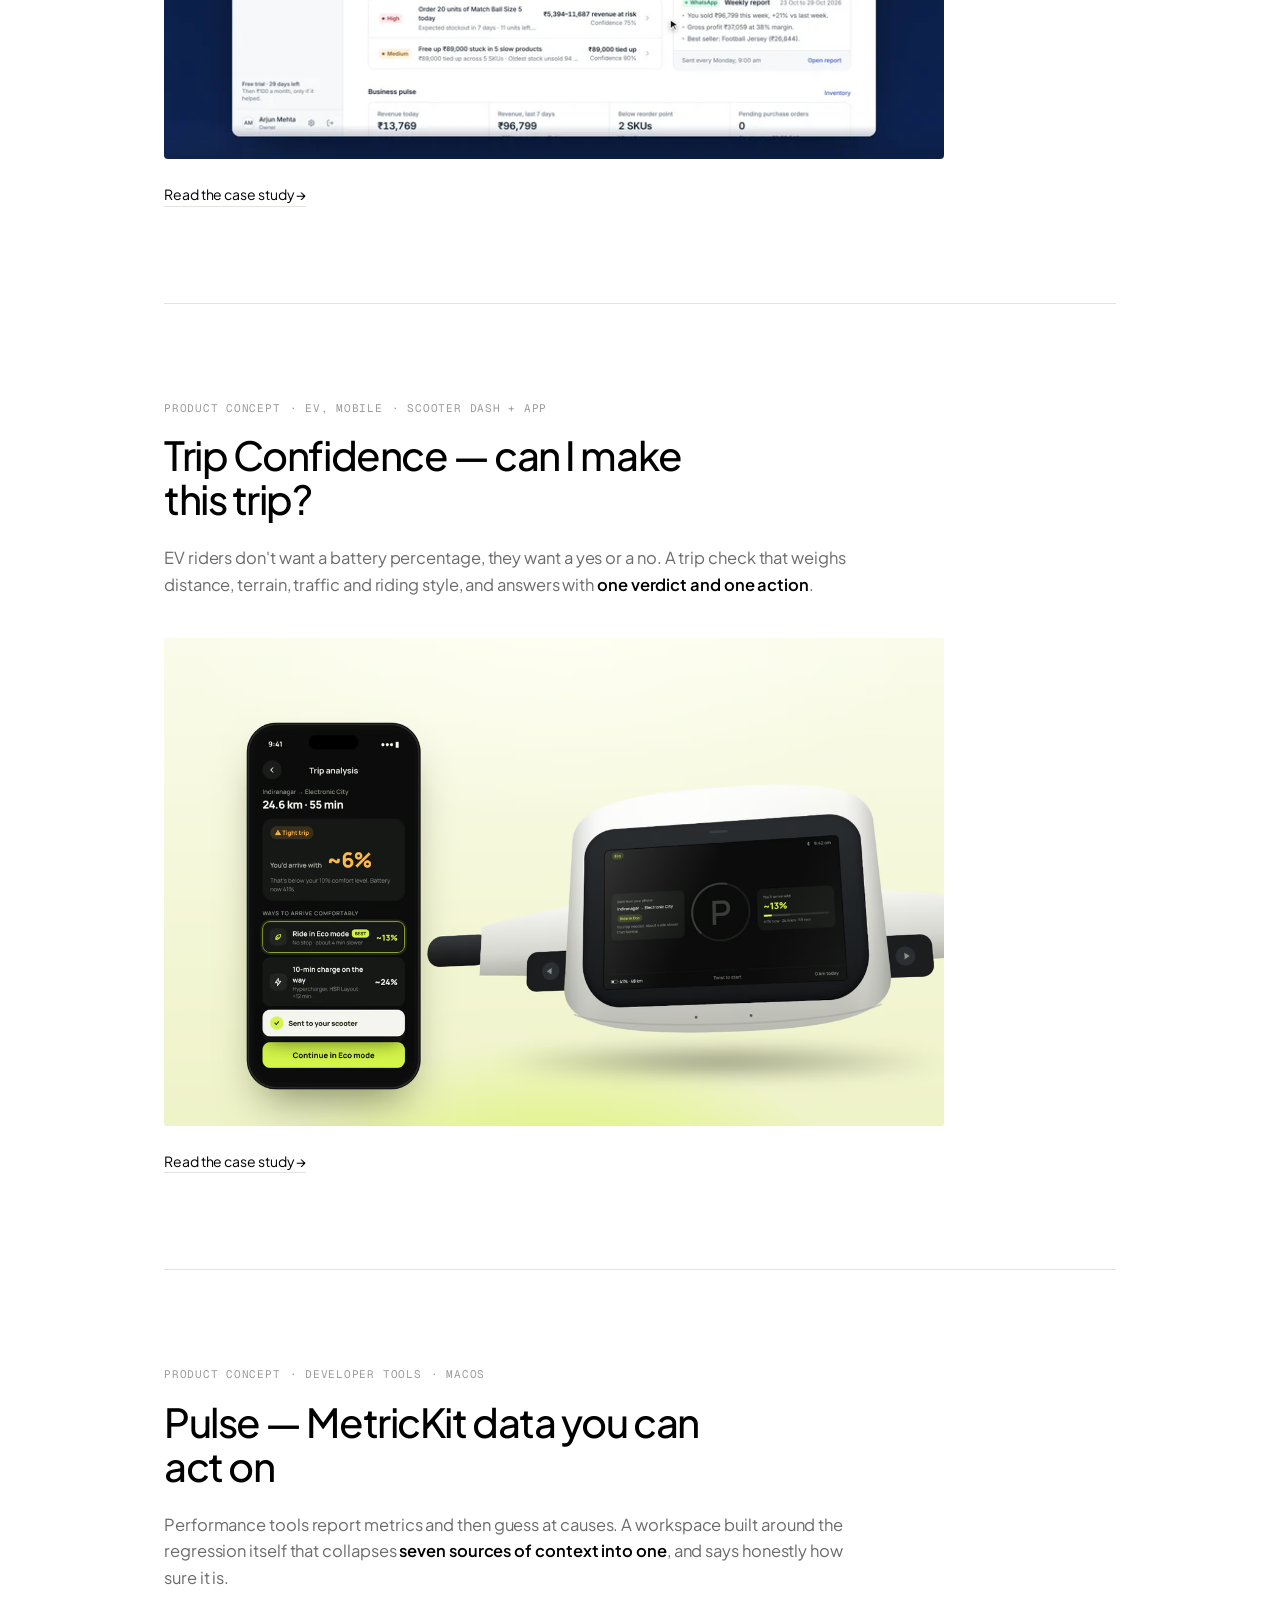
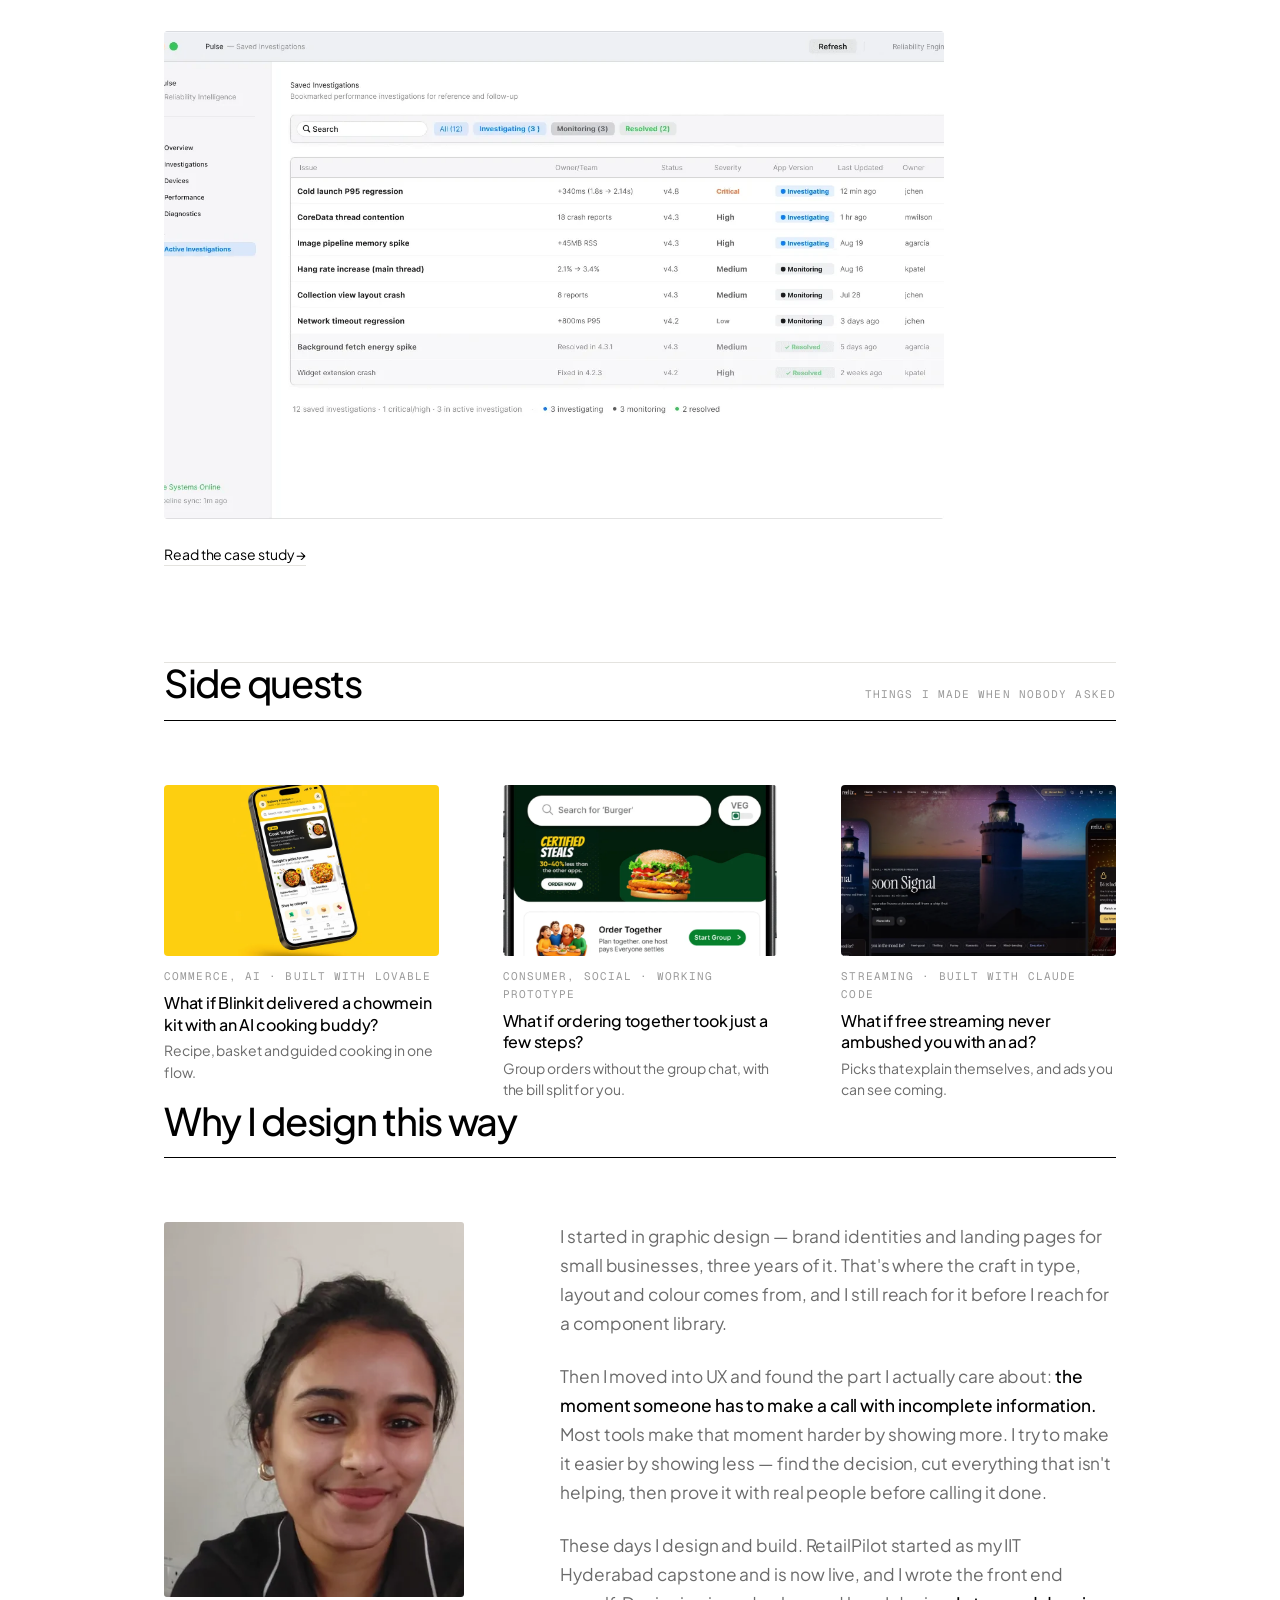
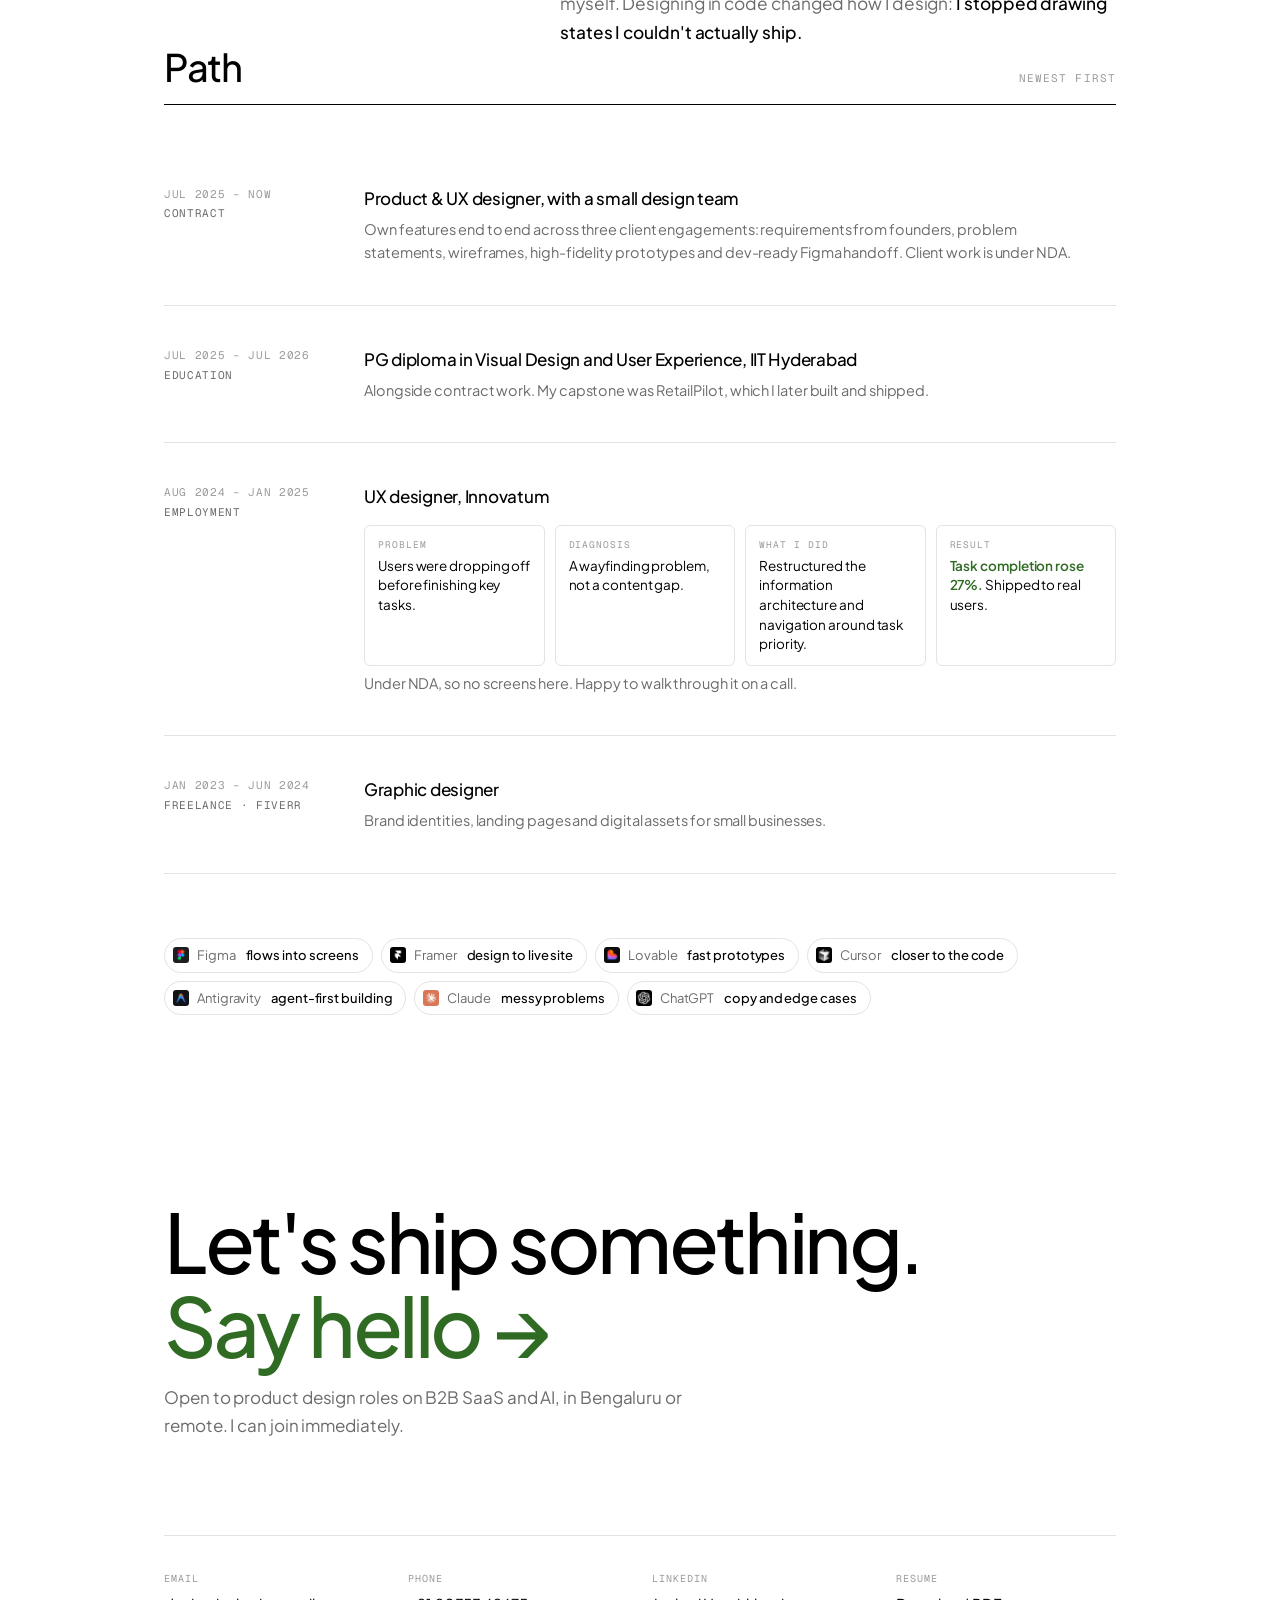
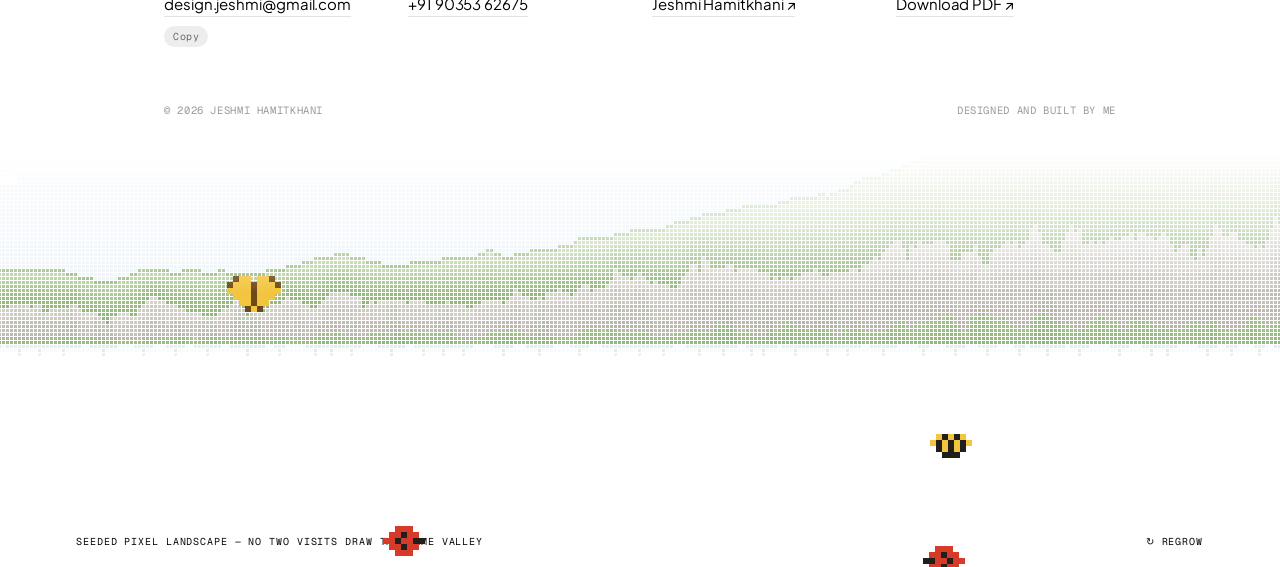
==== commit 5751a450: "Align the case studies to the landing page, and fix the hero gutter Hero and footer carry class .wra" ====
--- a/index.html
+++ b/index.html
@@ -57,7 +57,7 @@
 @media (max-width:640px){.nav li:nth-child(2),.nav li:nth-child(3){display:none}}
 
 /* ── hero: the name, then three lines, the way a good index page opens ── */
-.hero{padding:clamp(52px,11vh,120px) 0 0}
+.hero{padding:clamp(52px,11vh,120px) var(--gut) 0}
 h1{font-weight:500;font-size:clamp(50px,10vw,132px);
   line-height:.94;letter-spacing:-.045em}
 h1 span{display:block;overflow:hidden}
@@ -156,7 +156,7 @@
 .tools b{color:var(--ink);font-weight:500}
 
 /* ── contact ── */
-.end{padding:var(--s8) 0 0}
+.end{padding:var(--s8) var(--gut) 0}
 .end h2{font-weight:500;font-size:clamp(36px,6.4vw,84px);
   line-height:1.02;letter-spacing:-.042em;max-width:15ch}
 .end h2 a{color:var(--grn);text-decoration:none;border-bottom:2px solid transparent;transition:border-color .3s}
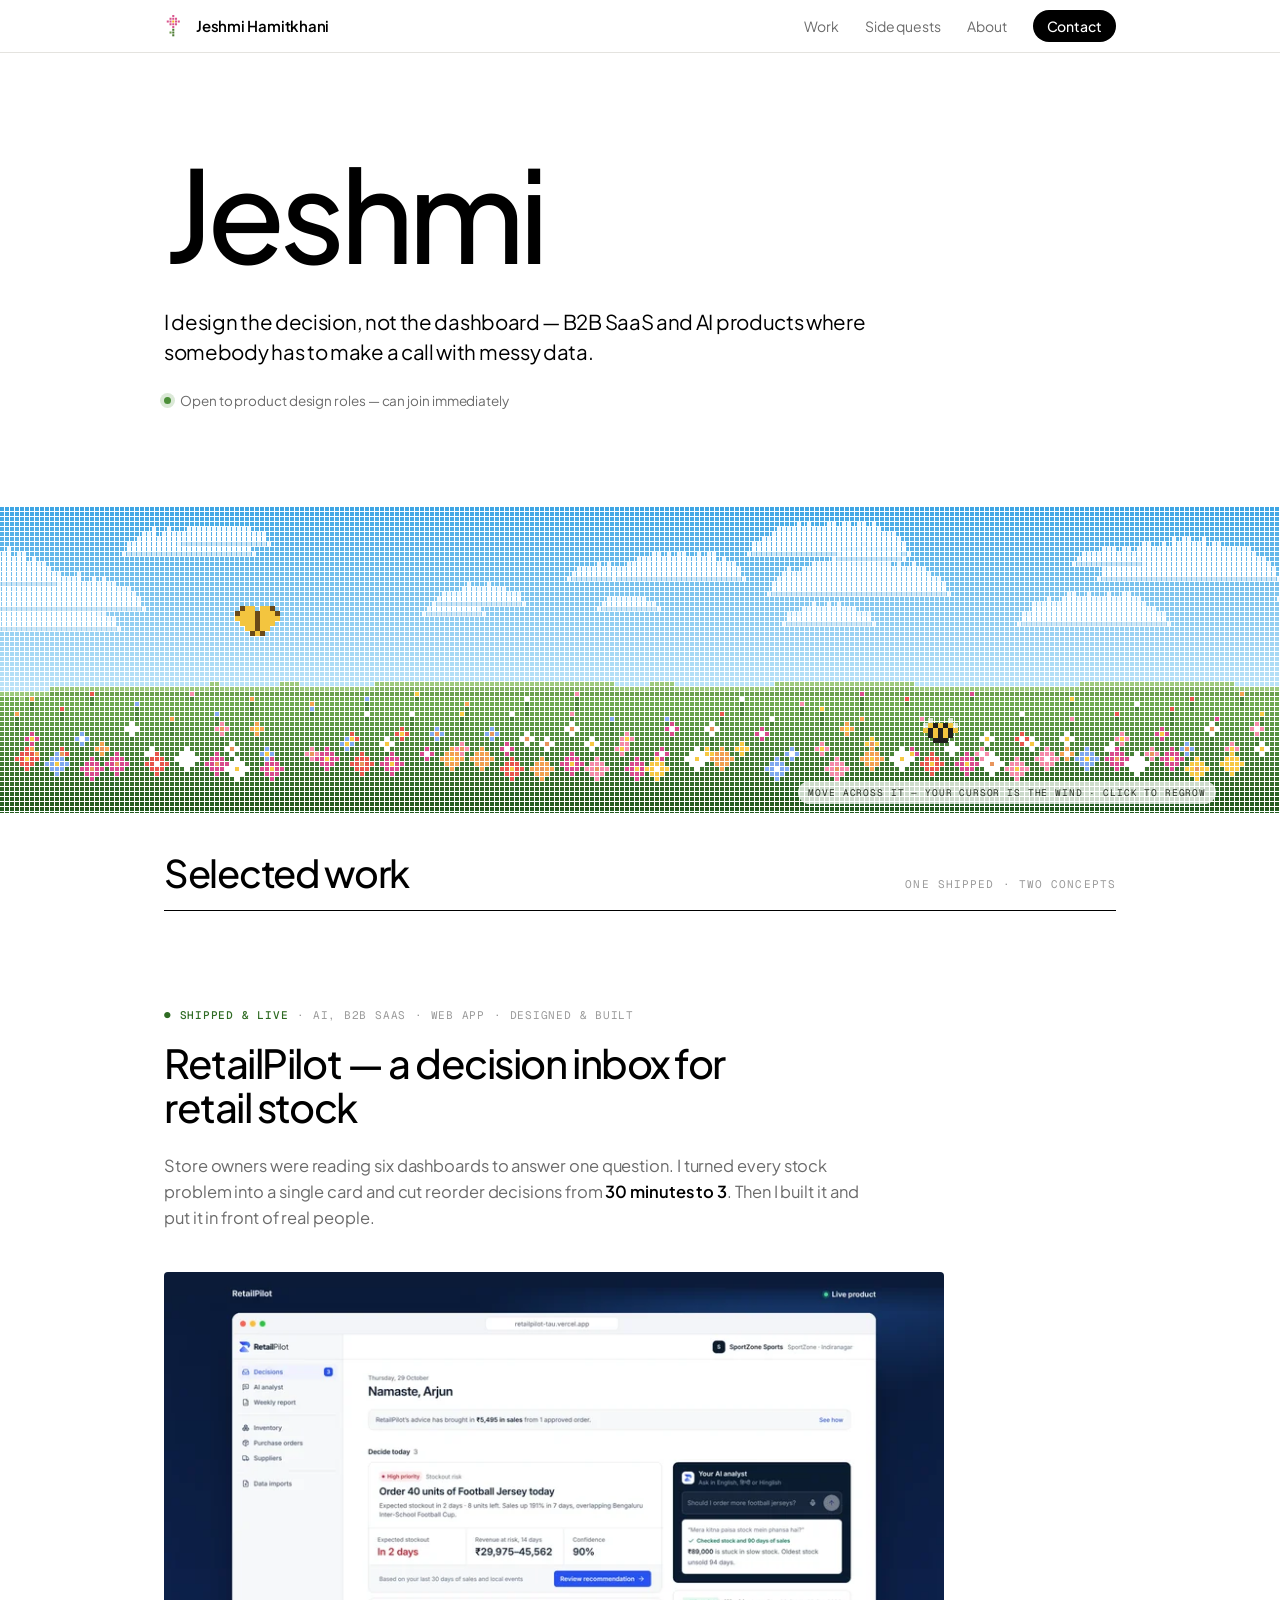
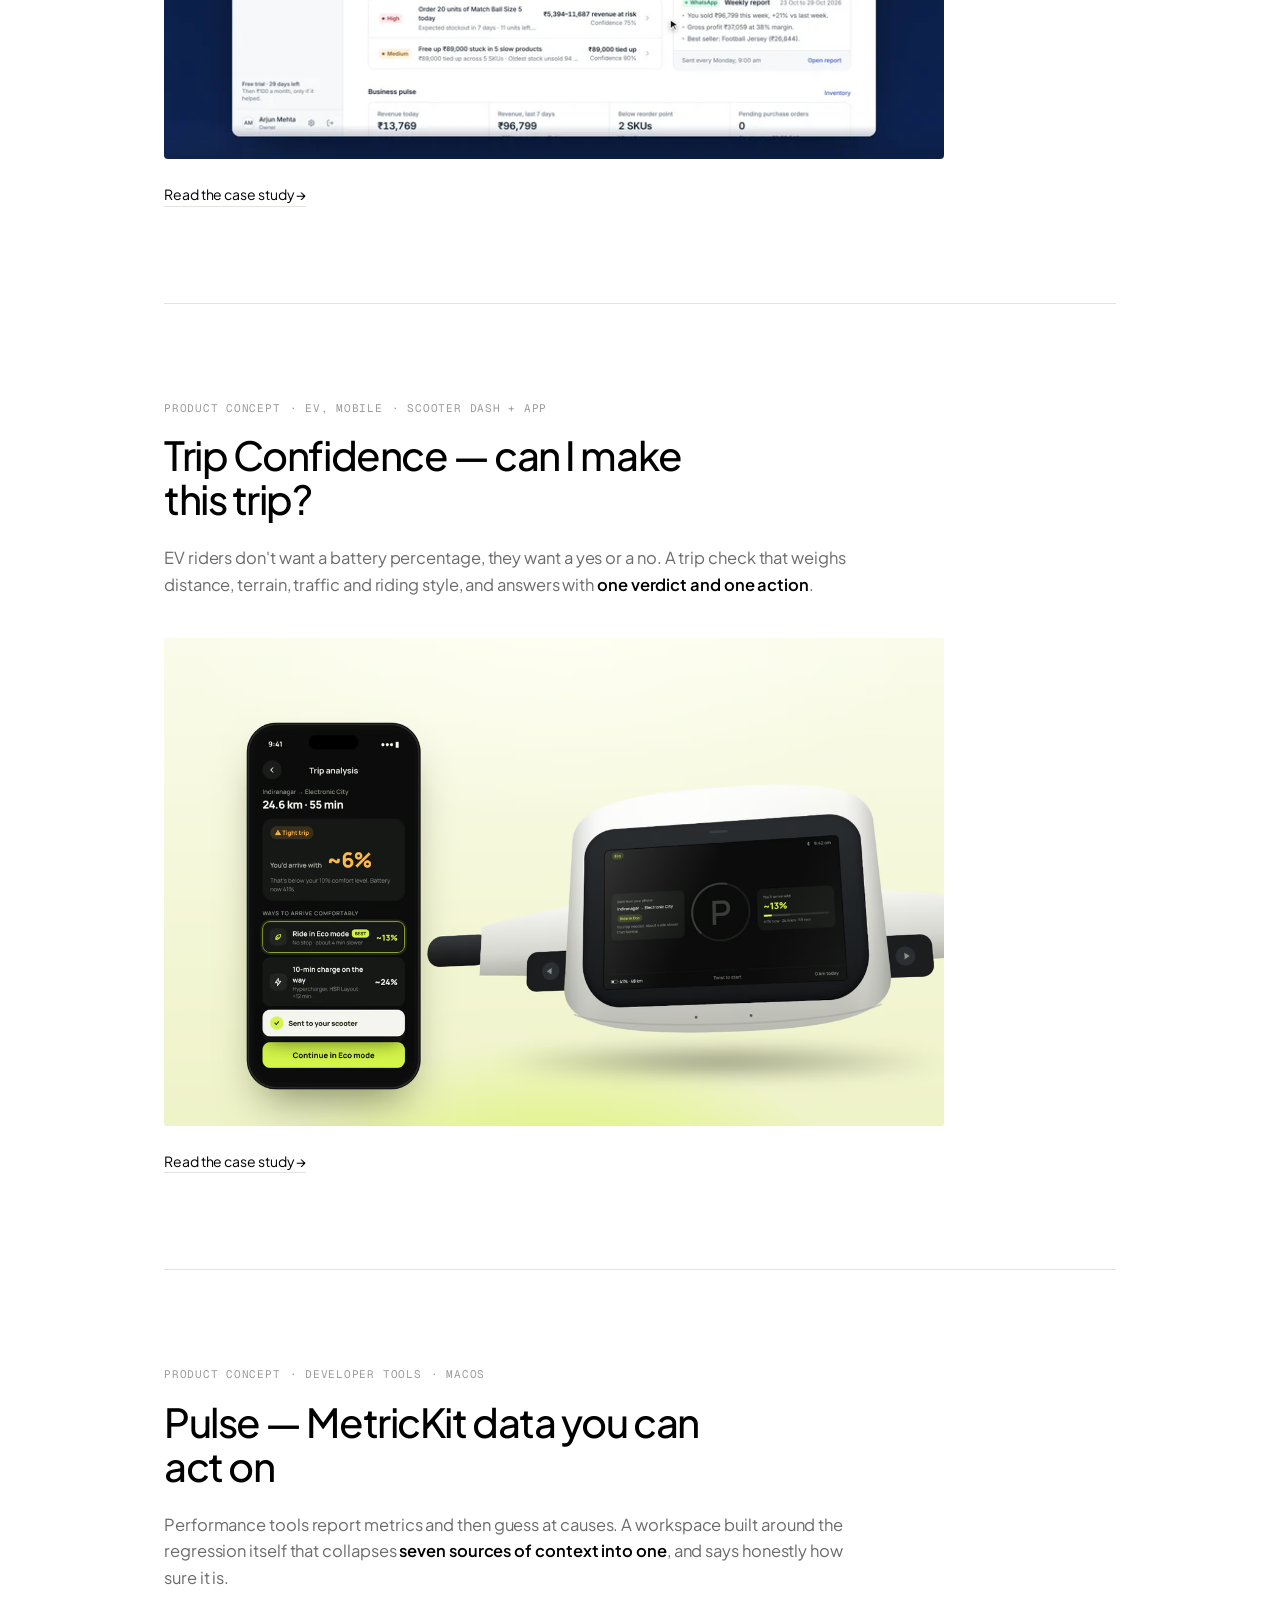
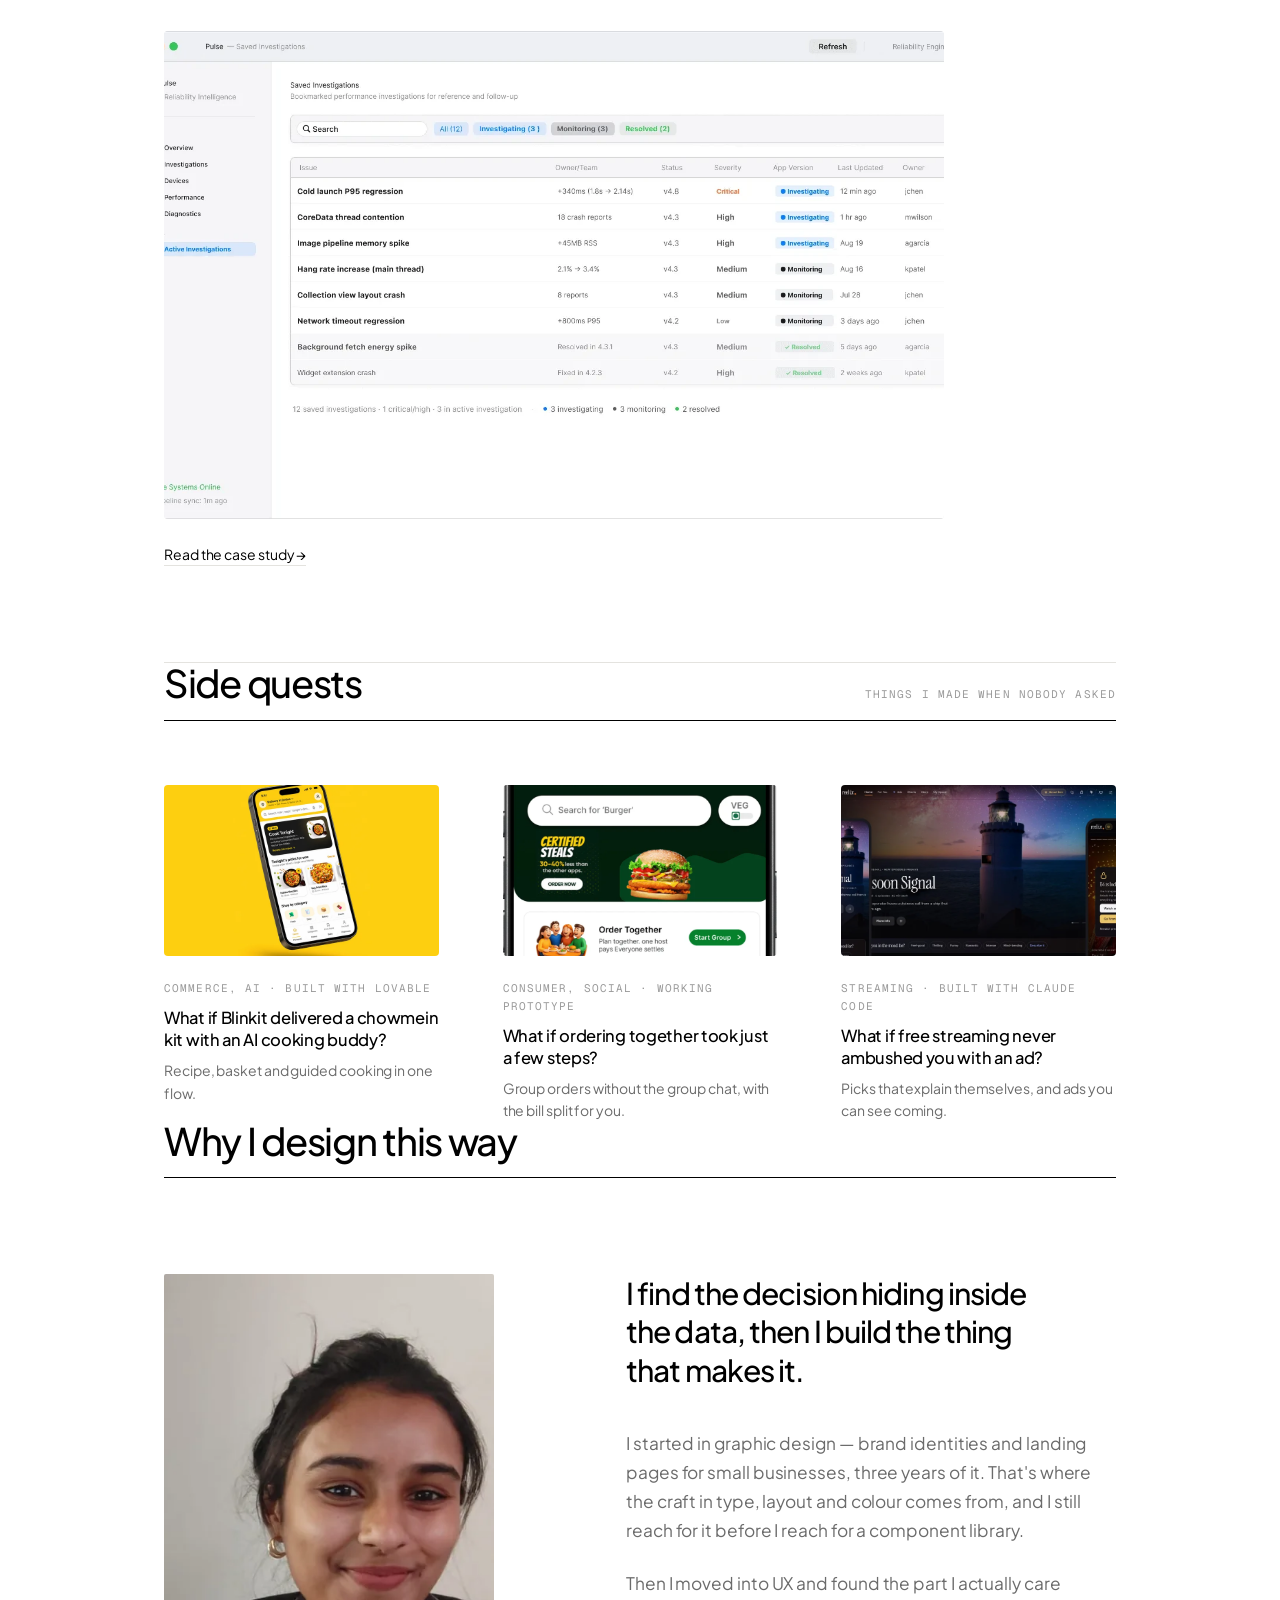
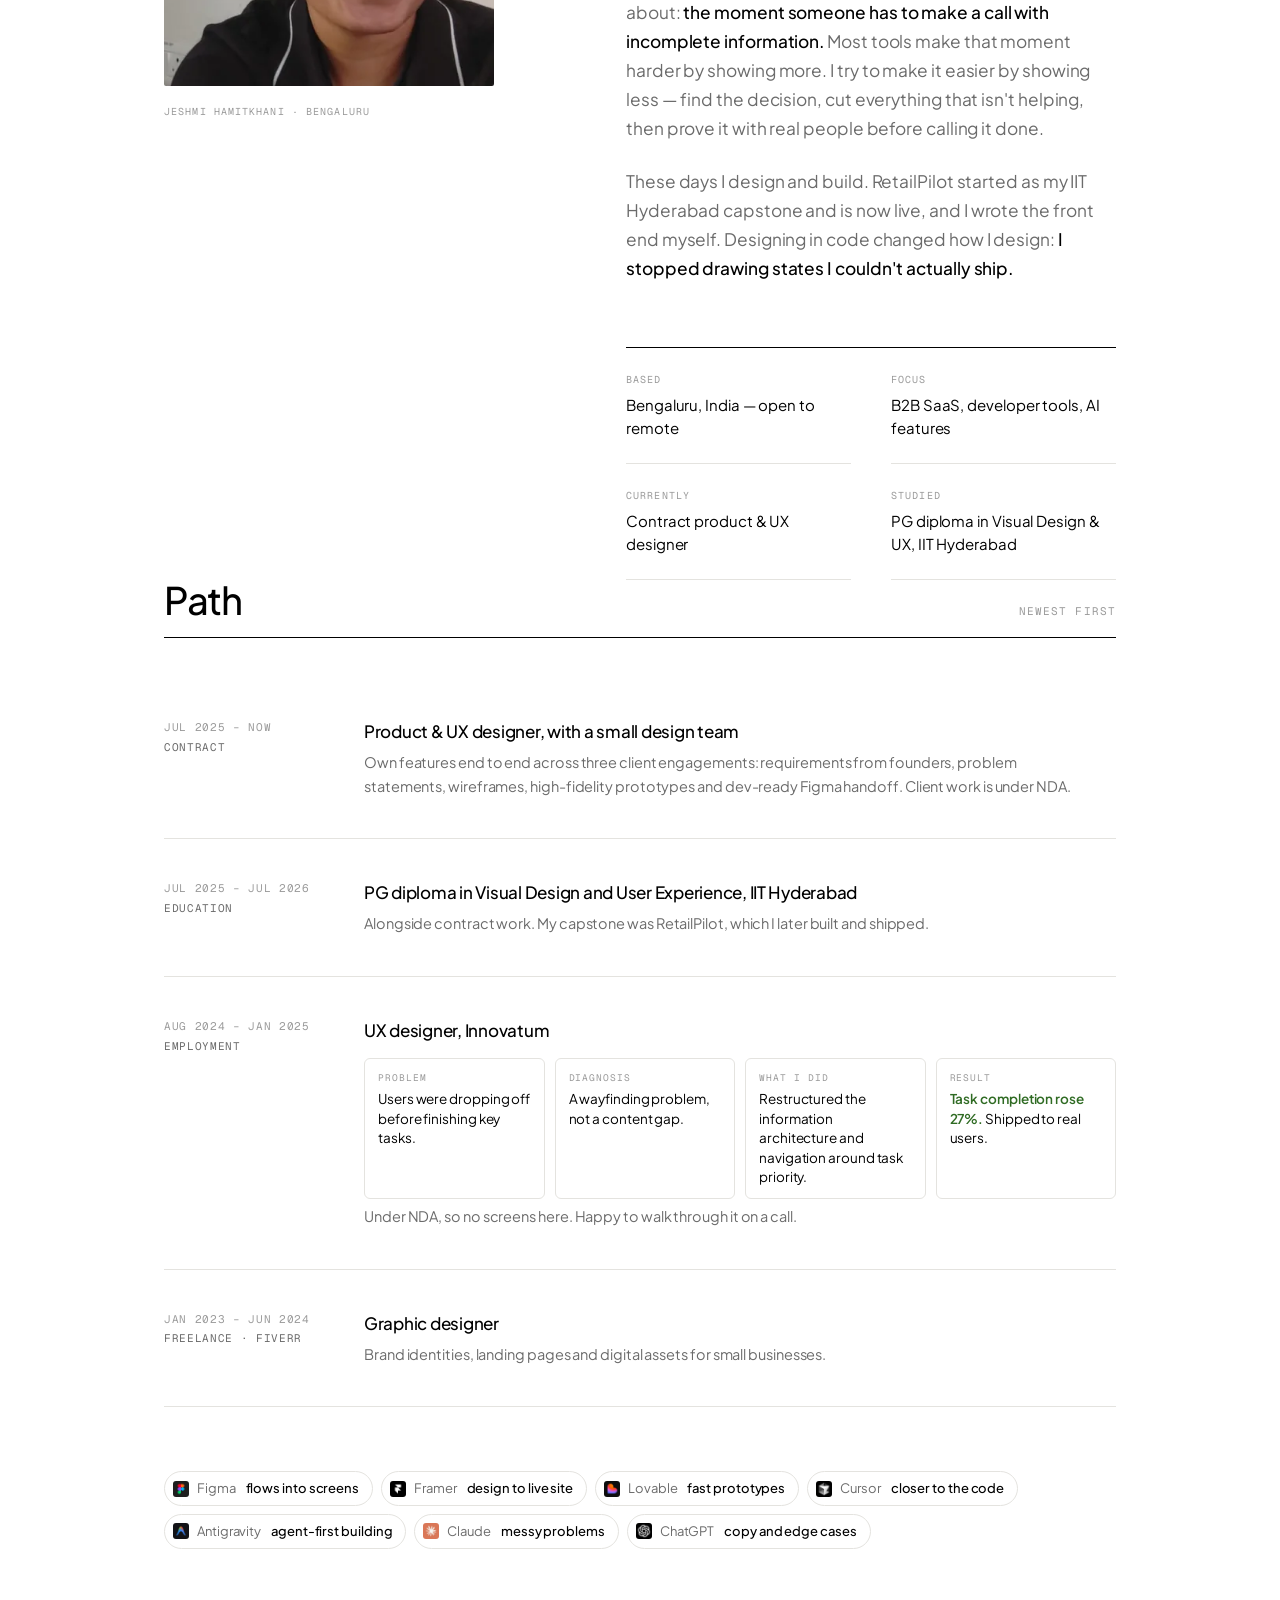
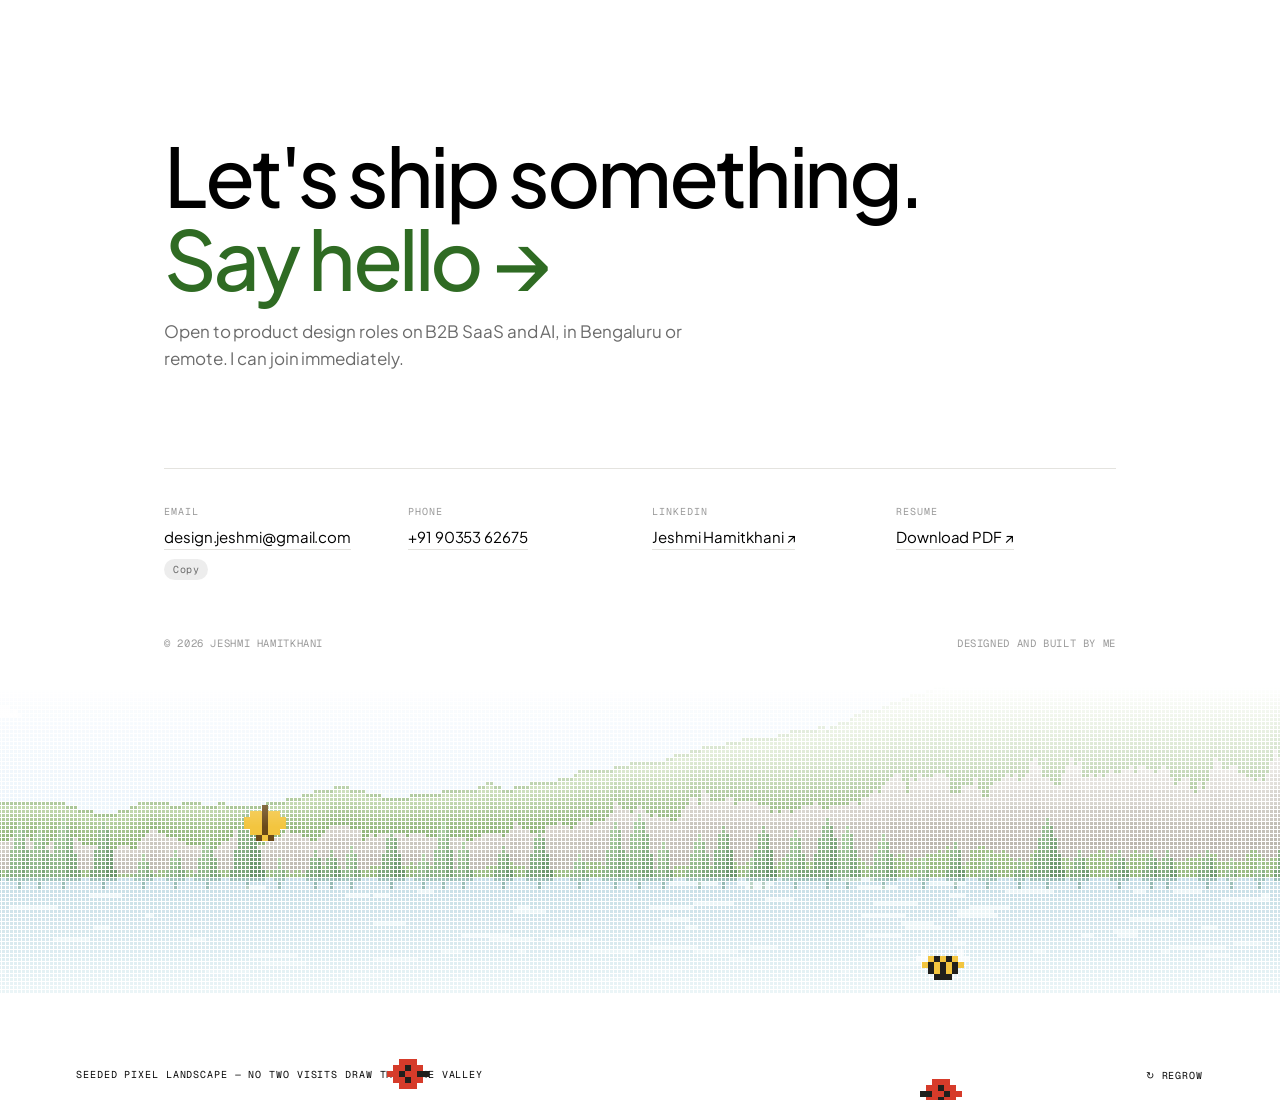
==== commit df2fe130: "About: a framed portrait, an opening line, and the facts in one block The photograph was being drawn" ====
--- a/index.html
+++ b/index.html
@@ -120,21 +120,34 @@
   background:color-mix(in srgb,var(--ink) 5%,transparent)}
 .qd .im img{width:100%;height:100%;object-fit:cover;display:block;transition:transform .5s cubic-bezier(.16,1,.3,1)}
 .qd:hover .im img{transform:scale(1.035)}
-.qd .lbl{display:block;margin-top:12px}
-.qd h4{font-size:16px;font-weight:500;margin-top:6px;letter-spacing:-.015em;line-height:1.35}
+.qd .lbl{display:block;margin-top:var(--s3)}
+.qd h4{font-size:16.5px;font-weight:500;margin-top:9px;letter-spacing:-.018em;line-height:1.35}
 .qd:hover h4{color:var(--grn)}
-.qd p{color:var(--mid);font-size:14px;margin-top:5px;line-height:1.55}
+.qd p{color:var(--mid);font-size:14px;margin-top:8px;line-height:1.58;max-width:34ch}
 
 /* ── about ── */
-.me{display:grid;grid-template-columns:minmax(0,300px) minmax(0,1fr);
-  gap:var(--s6);padding-top:var(--s5);align-items:start}
-.metx{display:grid;gap:var(--s3);max-width:56ch}
+.me{display:grid;grid-template-columns:minmax(0,330px) minmax(0,1fr);
+  gap:var(--s7);padding-top:var(--s6);align-items:start}
+.metx{display:grid;gap:var(--s3);max-width:54ch}
 .me p{font-size:clamp(16px,1.35vw,18.5px);line-height:1.68;color:var(--mid)}
 .me p b{color:var(--ink);font-weight:500}
-/* the portrait, built from the same grid as the landscape */
-.port{position:sticky;top:96px}
-.port img{display:block;width:100%;height:auto;border-radius:3px}
-@media (max-width:860px){.me{grid-template-columns:1fr}.port{position:static;max-width:260px}}
+.me .lede{font-size:clamp(21px,2.4vw,30px);line-height:1.28;letter-spacing:-.03em;
+  color:var(--ink);font-weight:500;max-width:19ch;margin-bottom:var(--s2)}
+.port{position:sticky;top:92px}
+/* a fixed 4:5 frame, so the photograph is cropped rather than stretched */
+.port img{display:block;width:100%;height:auto;aspect-ratio:4/5;object-fit:cover;
+  object-position:center 22%;border-radius:2px}
+.port figcaption{margin-top:var(--s2);font-family:var(--mono);font-size:10px;
+  letter-spacing:.11em;text-transform:uppercase;color:var(--faint);line-height:1.9}
+/* the facts a hiring manager scans for, in one block instead of hidden in prose */
+.facts{margin-top:var(--s4);border-top:1px solid var(--ink);
+  display:grid;grid-template-columns:repeat(auto-fit,minmax(210px,1fr));gap:0 var(--s4)}
+.facts > div{padding:var(--s3) 0;border-bottom:1px solid var(--hair)}
+.facts dt{font-family:var(--mono);font-size:10px;letter-spacing:.11em;
+  text-transform:uppercase;color:var(--faint)}
+.facts dd{margin-top:6px;font-size:15px;line-height:1.5;color:var(--ink)}
+@media (max-width:860px){.me{grid-template-columns:1fr;gap:var(--s5)}
+  .port{position:static;max-width:240px}}
 
 /* ── path ── */
 .xp{list-style:none;padding-top:var(--s4)}
@@ -293,13 +306,21 @@
   <div class="me">
     <figure class="port rv">
       <img src="img/me-420.webp" srcset="img/me-420.webp 420w, img/me.webp 760w"
-        sizes="(max-width:860px) 260px, 300px" width="760" height="950"
+        sizes="(max-width:860px) 240px, 330px" width="760" height="950"
         alt="Jeshmi Hamitkhani" loading="lazy">
+      <figcaption>Jeshmi Hamitkhani · Bengaluru</figcaption>
     </figure>
     <div class="metx">
+    <p class="lede rv">I find the decision hiding inside the data, then I build the thing that makes it.</p>
     <p class="rv">I started in graphic design — brand identities and landing pages for small businesses, three years of it. That's where the craft in type, layout and colour comes from, and I still reach for it before I reach for a component library.</p>
     <p class="rv">Then I moved into UX and found the part I actually care about: <b>the moment someone has to make a call with incomplete information.</b> Most tools make that moment harder by showing more. I try to make it easier by showing less — find the decision, cut everything that isn't helping, then prove it with real people before calling it done.</p>
     <p class="rv">These days I design and build. RetailPilot started as my IIT Hyderabad capstone and is now live, and I wrote the front end myself. Designing in code changed how I design: <b>I stopped drawing states I couldn't actually ship.</b></p>
+      <dl class="facts rv">
+        <div><dt>Based</dt><dd>Bengaluru, India — open to remote</dd></div>
+        <div><dt>Focus</dt><dd>B2B SaaS, developer tools, AI features</dd></div>
+        <div><dt>Currently</dt><dd>Contract product &amp; UX designer</dd></div>
+        <div><dt>Studied</dt><dd>PG diploma in Visual Design &amp; UX, IIT Hyderabad</dd></div>
+      </dl>
     </div>
   </div>
 </section>
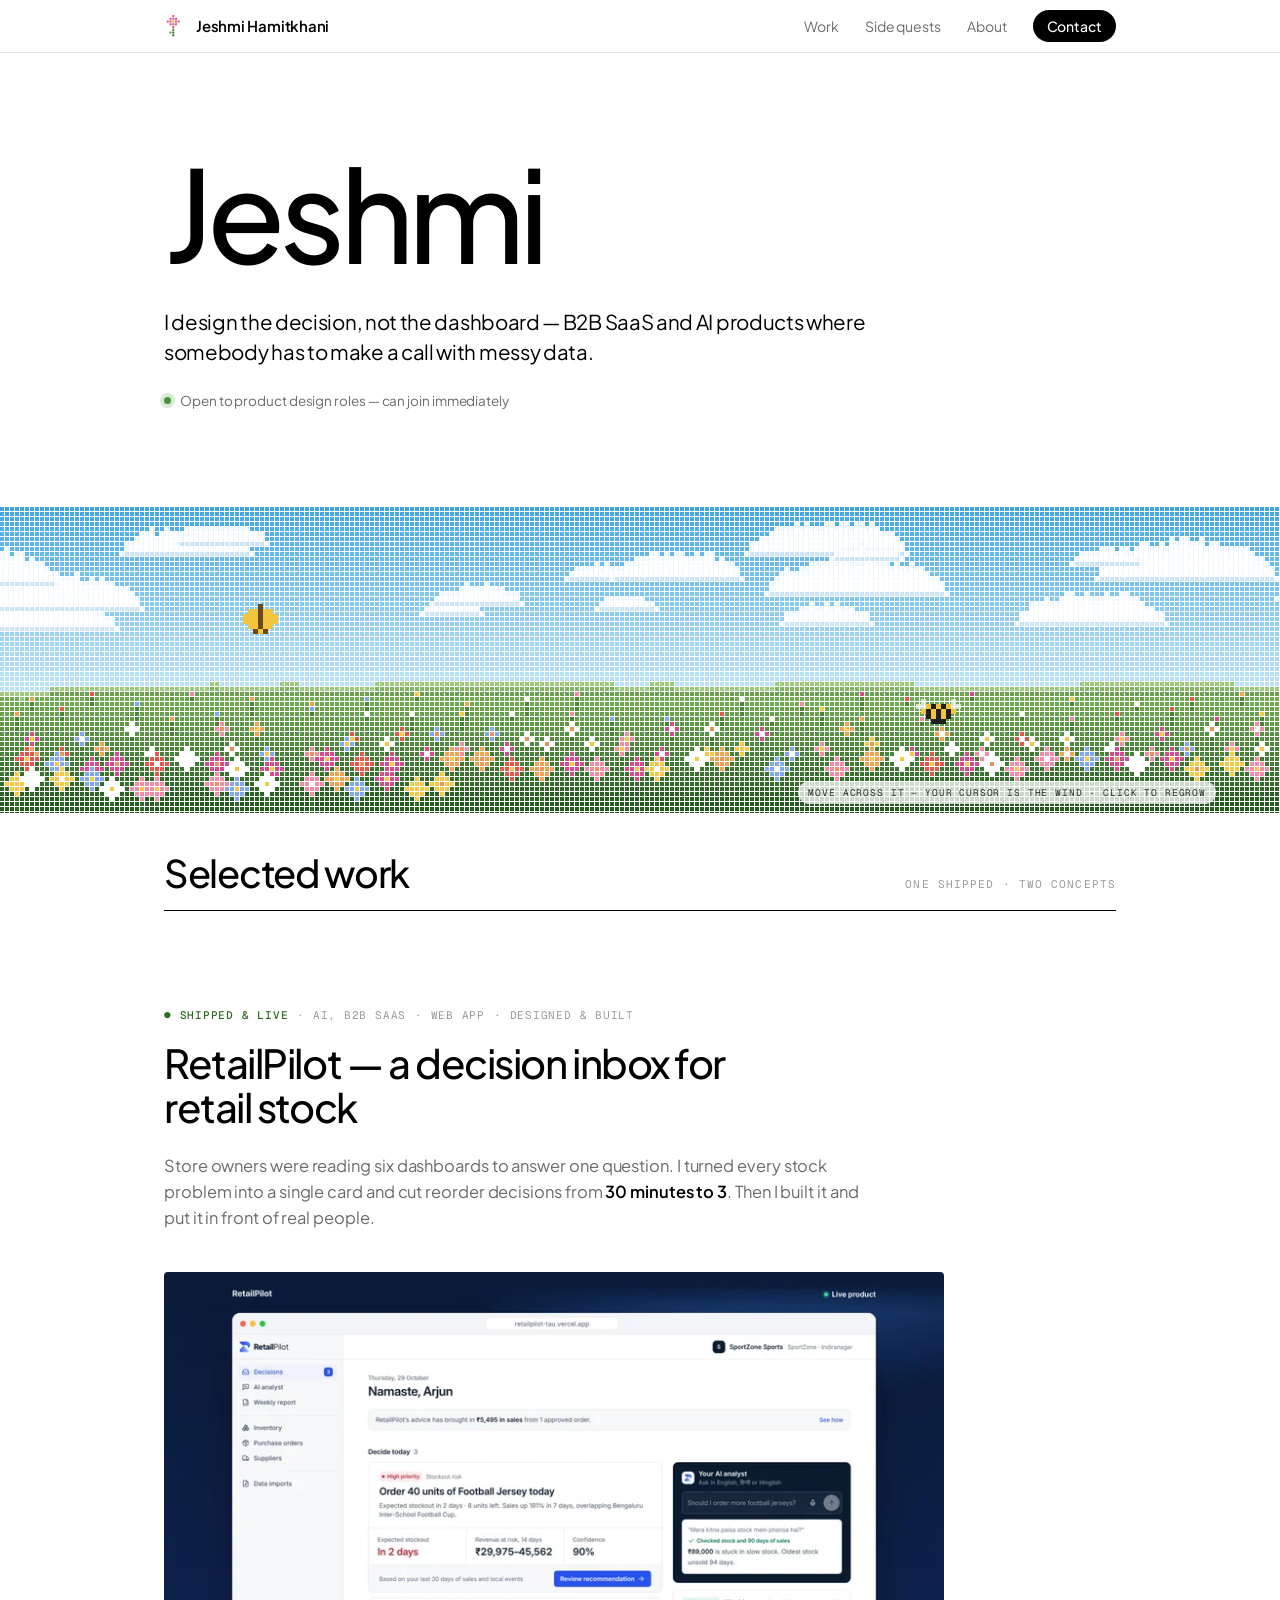
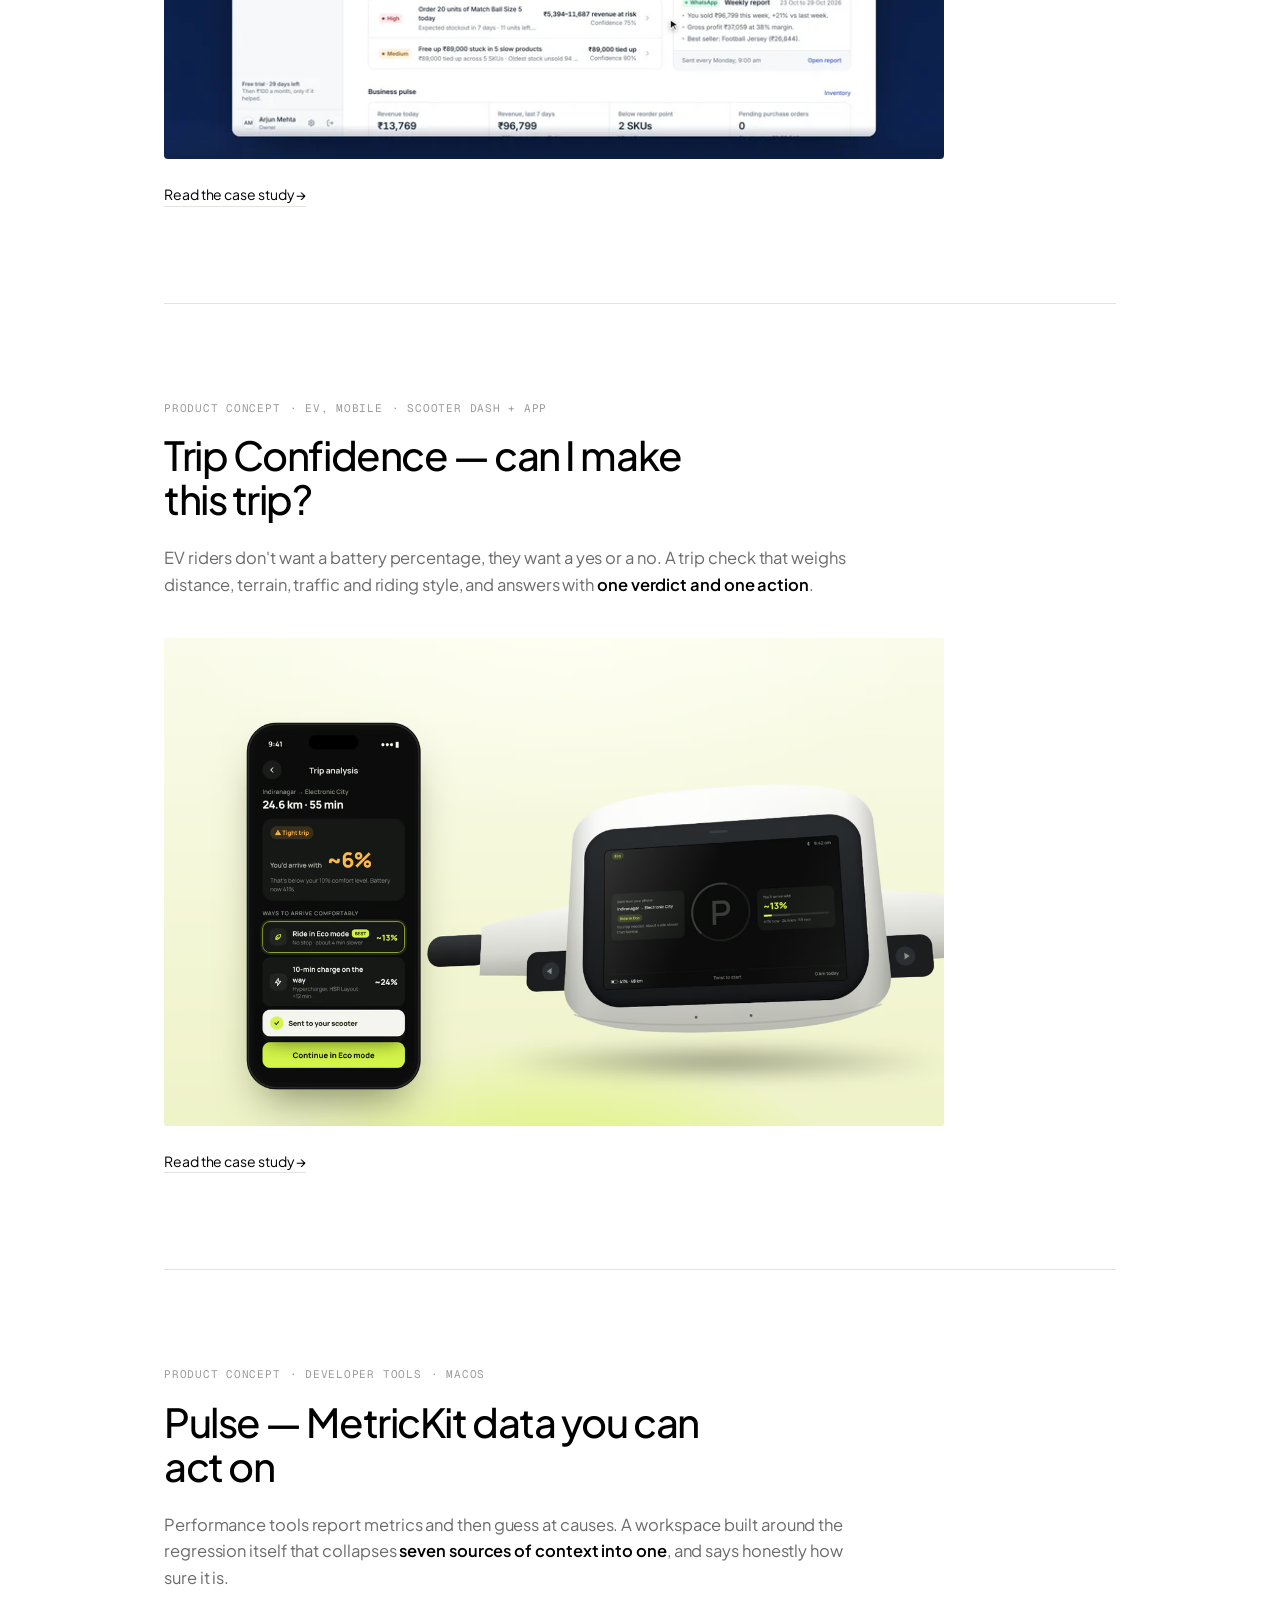
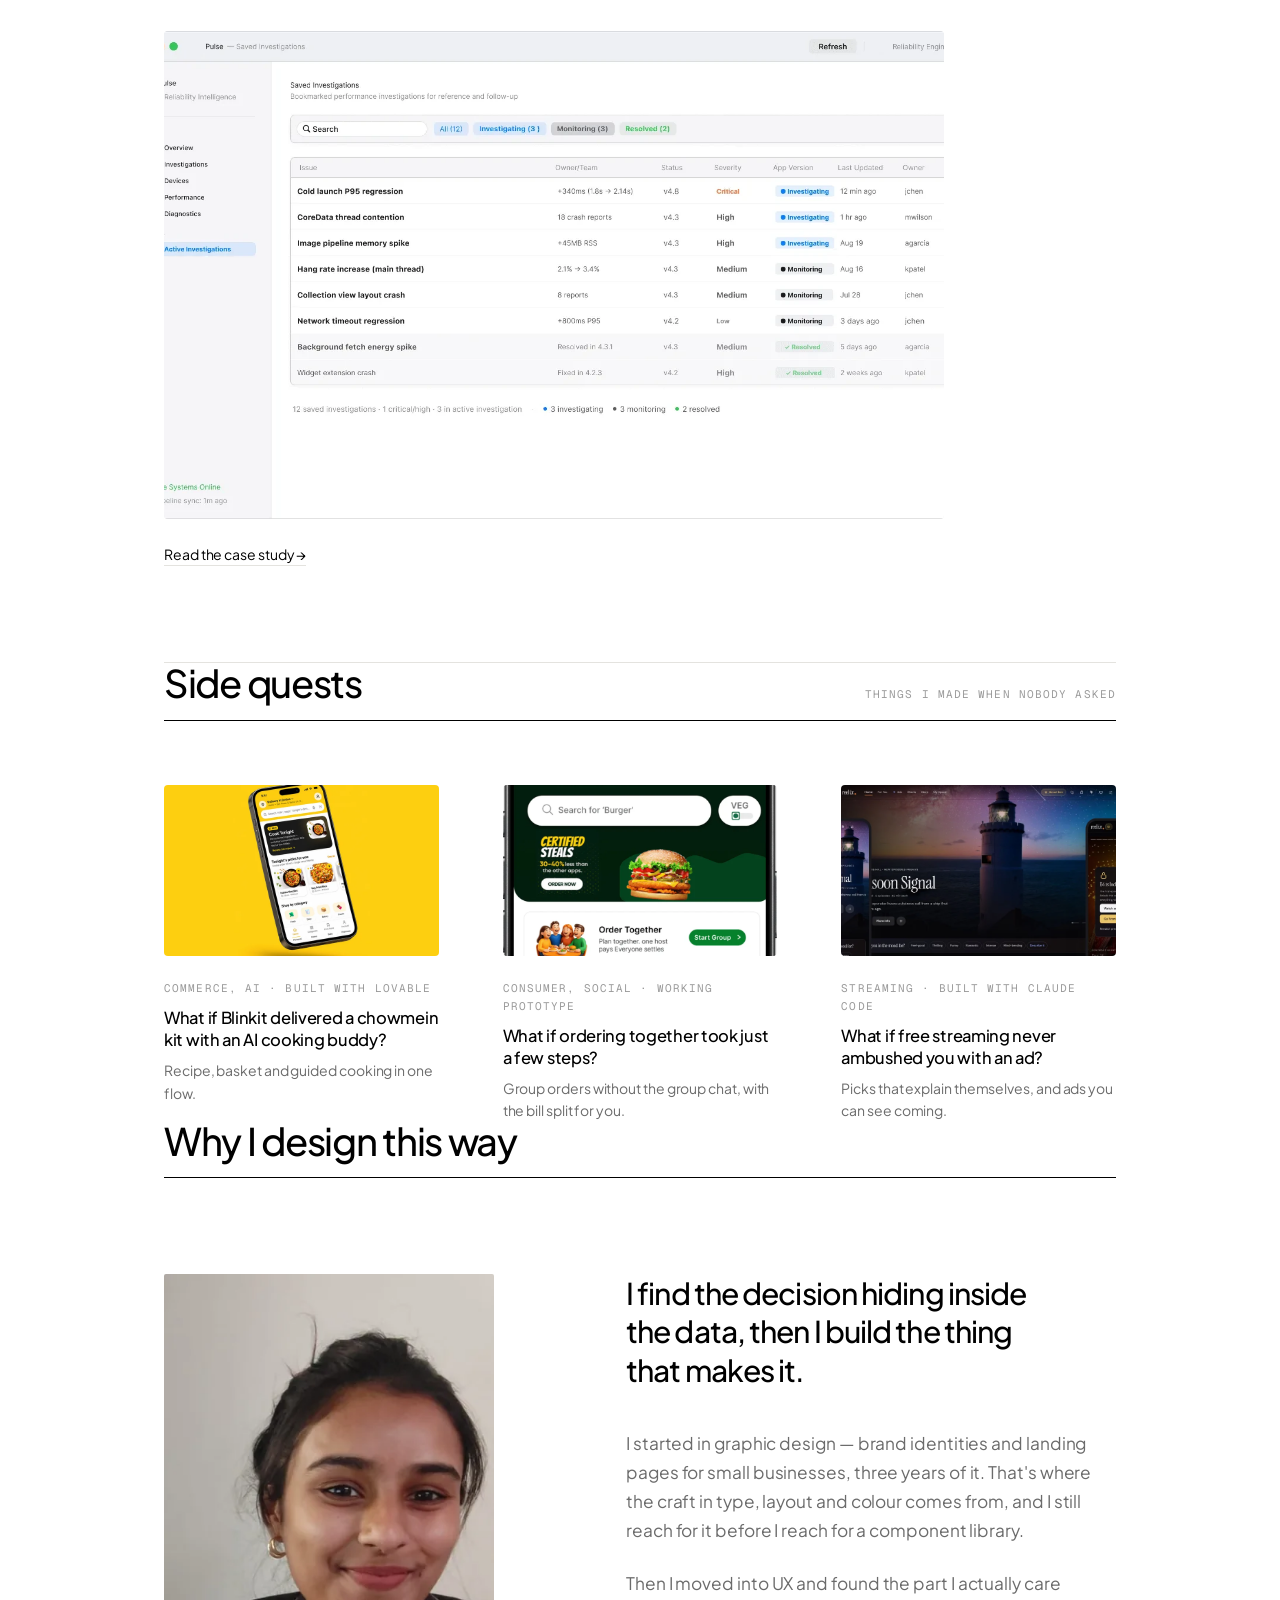
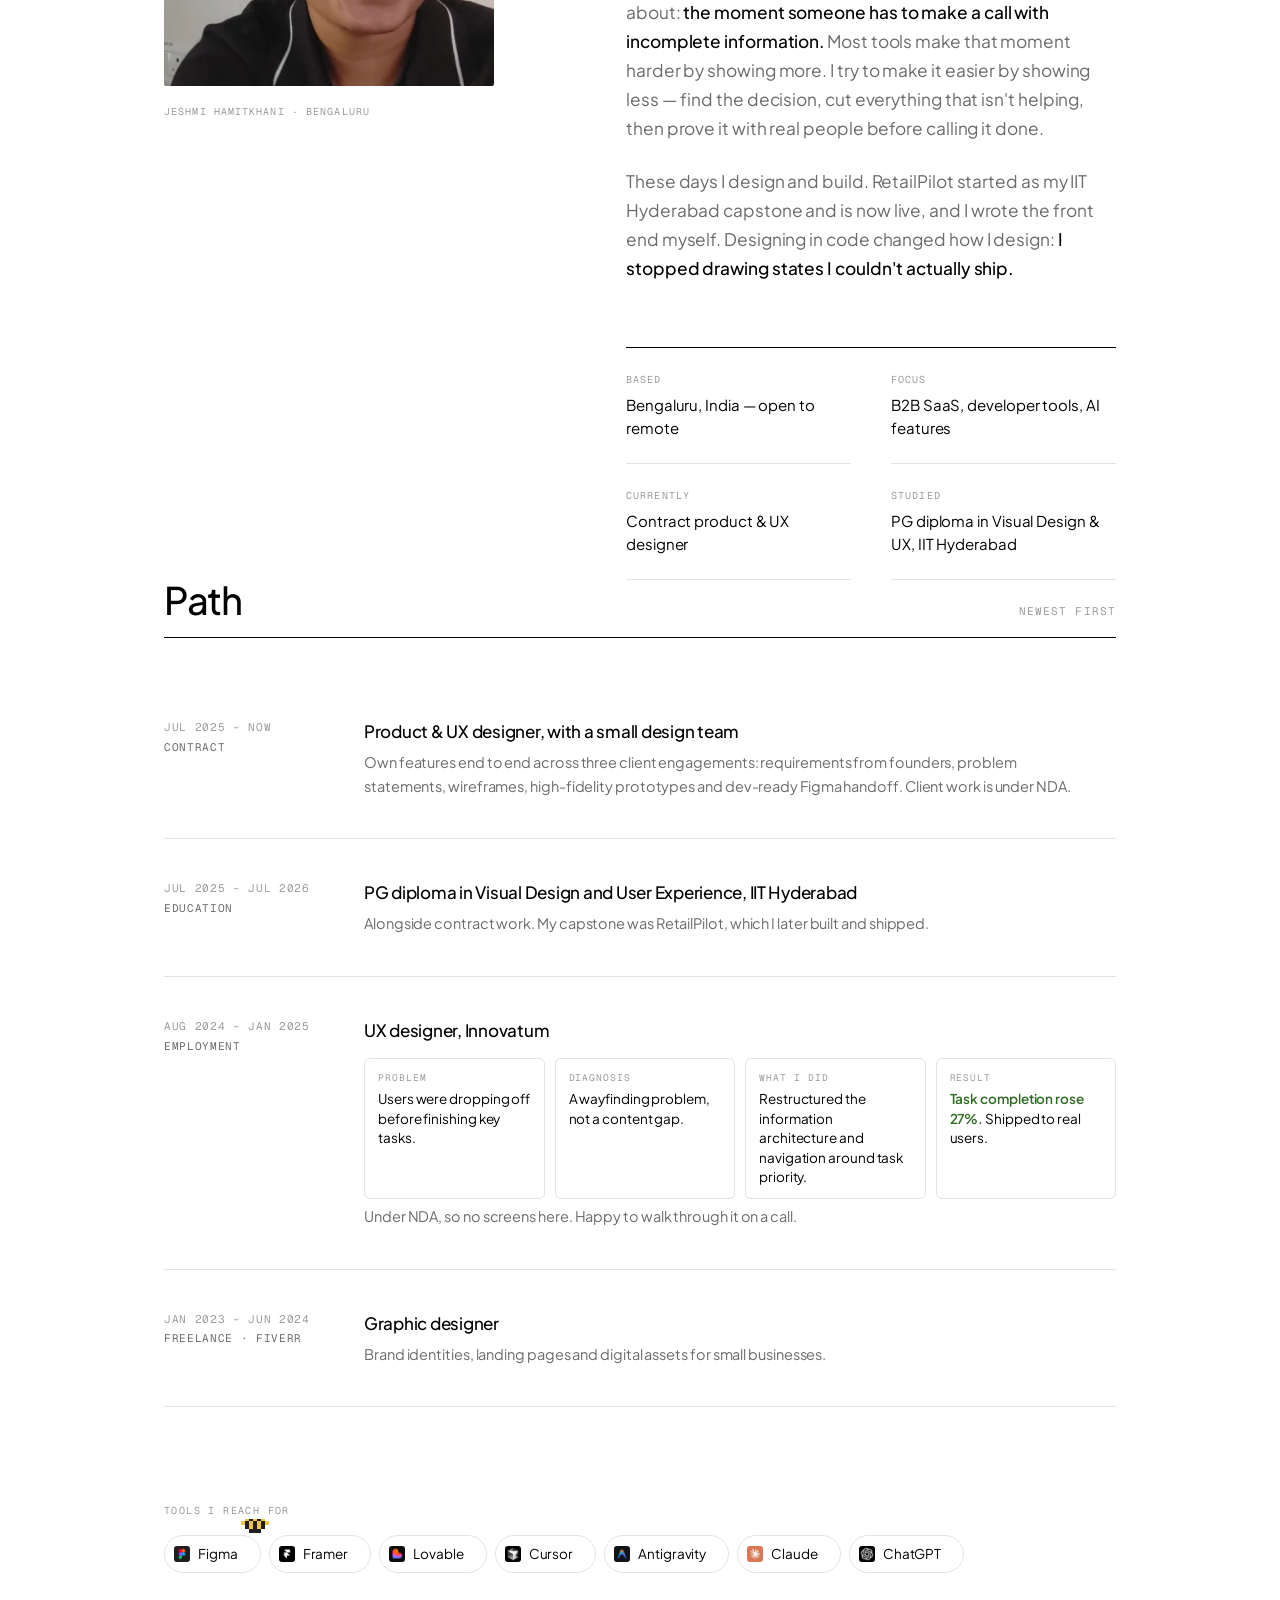
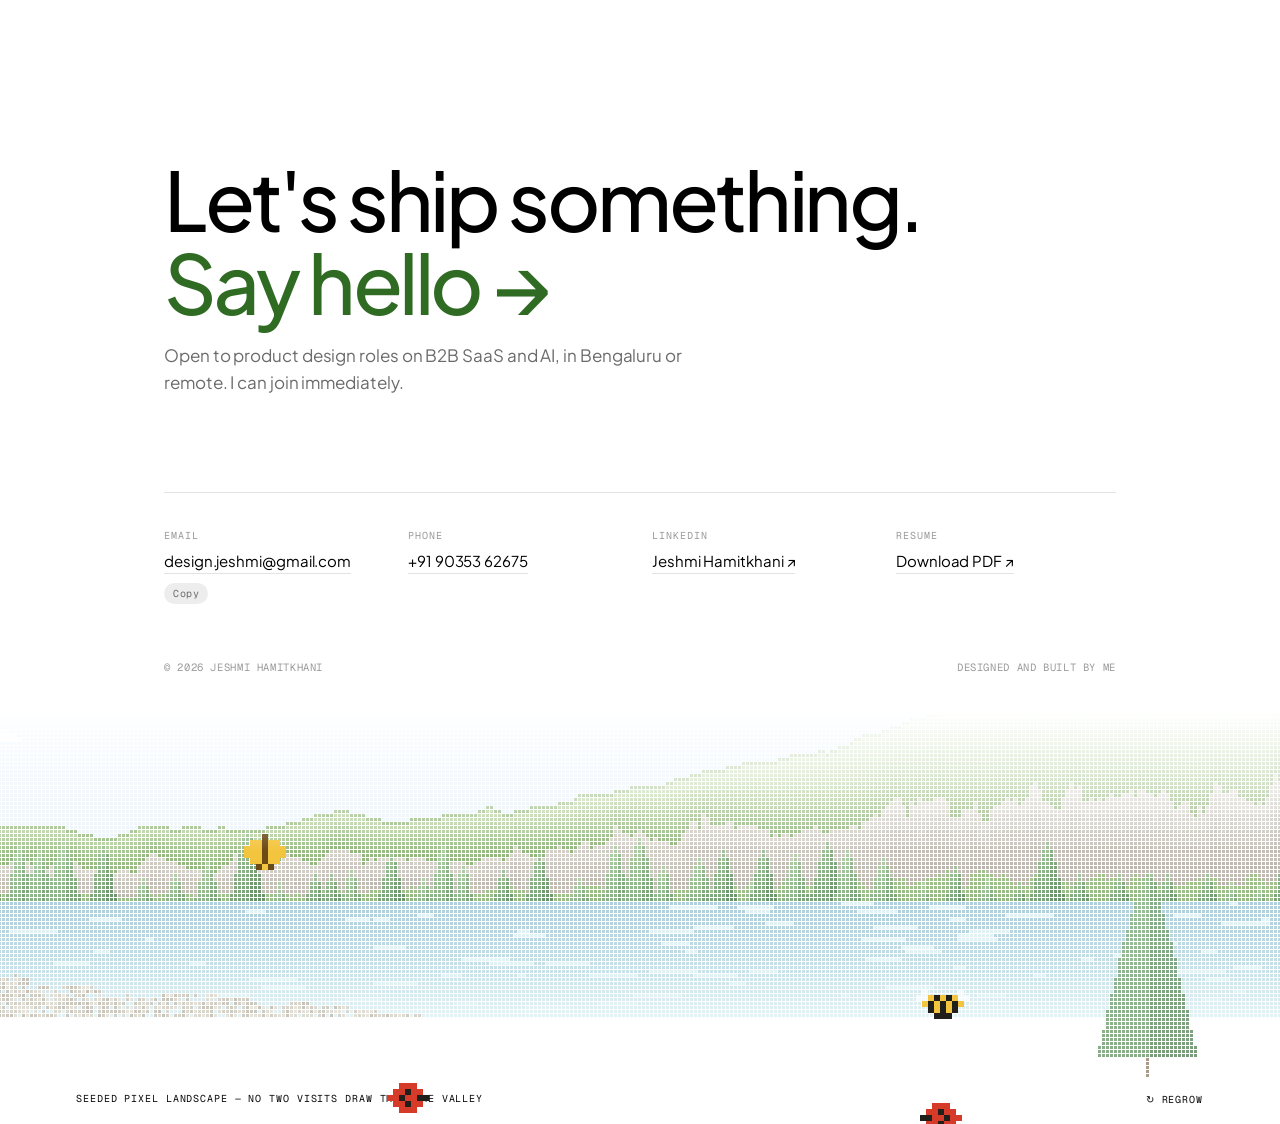
==== commit 48dcb438: "Tools: the bee does the rounds The row carried every tool's note at all times, which is what made it" ====
--- a/index.html
+++ b/index.html
@@ -162,11 +162,21 @@
 .nda dt{font-family:var(--mono);font-size:9.5px;letter-spacing:.1em;text-transform:uppercase;color:var(--faint)}
 .nda dd{font-size:13.5px;margin-top:4px;line-height:1.45}
 .nda dd b{color:var(--grn);font-weight:600}
-.tools{display:flex;flex-wrap:wrap;gap:var(--s1);padding-top:var(--s5)}
+.toolhead{padding-top:var(--s6);font-family:var(--mono);font-size:10px;letter-spacing:.14em;
+  text-transform:uppercase;color:var(--faint)}
+.tools{position:relative;display:flex;flex-wrap:wrap;gap:var(--s1);padding-top:var(--s2)}
 .tools span{display:inline-flex;align-items:center;gap:8px;border:1px solid var(--hair);border-radius:99px;
-  padding:6px 13px 6px 8px;font-size:13px;color:var(--mid)}
-.tools img{width:16px;height:16px;border-radius:3px;display:block}
-.tools b{color:var(--ink);font-weight:500}
+  padding:7px 14px 7px 9px;font-size:13.5px;color:var(--ink);
+  transition:border-color .4s,background .4s,transform .5s cubic-bezier(.16,1,.3,1)}
+.tools img{width:16px;height:16px;border-radius:3px;display:block;flex:none}
+/* the note stays folded away until the bee calls, so the row reads as a list of names */
+.tools b{display:inline-block;max-width:0;opacity:0;overflow:hidden;white-space:nowrap;
+  color:var(--mid);font-weight:400;
+  transition:max-width .55s cubic-bezier(.16,1,.3,1),opacity .4s ease}
+.tools span.on b,.tools span:hover b{max-width:240px;opacity:1}
+.tools span.on,.tools span:hover{border-color:#E0A818;background:rgba(224,168,24,.08)}
+.tools span.on{transform:translateY(-2px)}
+canvas.beeC{position:absolute;inset:0;width:100%;height:100%;pointer-events:none;z-index:4}
 
 /* ── contact ── */
 .end{padding:var(--s8) var(--gut) 0}
@@ -347,7 +357,9 @@
       <div><h3>Graphic designer</h3>
       <p>Brand identities, landing pages and digital assets for small businesses.</p></div></li>
   </ul>
+  <p class="toolhead rv">Tools I reach for</p>
   <div class="tools rv">
+    <canvas class="beeC" id="beeC" aria-hidden="true"></canvas>
     <span><img src="img/tool-figma.png" alt="">Figma <b>&nbsp;flows into screens</b></span>
     <span><img src="img/tool-framer.png" alt="">Framer <b>&nbsp;design to live site</b></span>
     <span><img src="img/tool-lovable.png" alt="">Lovable <b>&nbsp;fast prototypes</b></span>
@@ -745,6 +757,55 @@
   document.querySelectorAll('[data-vid]').forEach(v=>io.observe(v));
 }
 
+/* ═══ the bee that does the rounds of the tools ═══
+   It is the same pixel bee from the meadow. It flies to a tool, hovers
+   there while that tool unfolds what it is for, then moves on. ═══ */
+(function(){
+  const cv=document.getElementById('beeC'); if(!cv) return;
+  const row=cv.parentElement, chips=[...row.querySelectorAll('span')];
+  if(!chips.length) return;
+  const ctx=cv.getContext('2d'), PX=4;
+  const S=[['.W.....W.','WWYKYKYWW','.YKYKYKY.','..KYKYK..','...KKK...'],
+           ['..W...W..','.WYKYKYW.','.YKYKYKY.','..KYKYK..','...KKK...']];
+  const PAL={Y:'#F3C53F',K:'#201F1C',W:'rgba(255,255,255,.72)'};
+  let W,H,x=0,y=0,tx=0,ty=0,fr=0,lf=0,at=-1,until=0,raf=0,live=false;
+  function size(){
+    const d=Math.min(2,devicePixelRatio||1);
+    W=cv.clientWidth;H=cv.clientHeight;if(!W||!H)return false;
+    cv.width=W*d;cv.height=H*d;ctx.setTransform(d,0,0,d,0,0);return true}
+  function spot(i){
+    const r=row.getBoundingClientRect(), c=chips[i].getBoundingClientRect();
+    return {x:c.left-r.left+c.width/2-18, y:c.top-r.top-22}}
+  function pick(now){
+    let n=Math.floor(Math.random()*chips.length);
+    if(n===at)n=(n+1)%chips.length;
+    if(at>=0)chips[at].classList.remove('on');
+    at=n;const p=spot(at);tx=p.x;ty=p.y;until=now+2600}
+  function frame(now){
+    if(now>until)pick(now);
+    const dx=tx-x,dy=ty-y,d=Math.hypot(dx,dy);
+    x+=dx*.045;y+=dy*.045+Math.sin(now/260)*.22;
+    if(d<16)chips[at].classList.add('on');
+    if(now-lf>70){fr^=1;lf=now}
+    ctx.clearRect(0,0,W,H);
+    const g=S[fr],flip=dx<-1;
+    for(let r2=0;r2<g.length;r2++)for(let c2=0;c2<g[r2].length;c2++){
+      const ch=g[r2][c2];if(ch==='.')continue;
+      const cx=flip?g[r2].length-1-c2:c2;
+      ctx.fillStyle=PAL[ch];ctx.fillRect(Math.round(x)+cx*PX,Math.round(y)+r2*PX,PX,PX)}
+    raf=requestAnimationFrame(frame)}
+  function start(){
+    if(live||!size())return;live=true;
+    if(matchMedia('(prefers-reduced-motion: reduce)').matches){
+      chips[0].classList.add('on');return}
+    const p=spot(0);x=p.x;y=p.y;at=0;until=0;raf=requestAnimationFrame(frame)}
+  let rt;addEventListener('resize',()=>{clearTimeout(rt);rt=setTimeout(()=>{if(live)size()},200)});
+  new IntersectionObserver(es=>es.forEach(e=>{
+    if(e.isIntersecting)start();
+    else if(raf){cancelAnimationFrame(raf);raf=0;live=false;if(at>=0)chips[at].classList.remove('on')}
+  }),{threshold:.2}).observe(row);
+})();
+
 /* ═══ the small residents — a butterfly, a bee, a couple of ladybirds ═══
    They live on their own overlay canvas so the landscape underneath never
    repaints. They keep out of the cursor's way, and scatter when you click. */
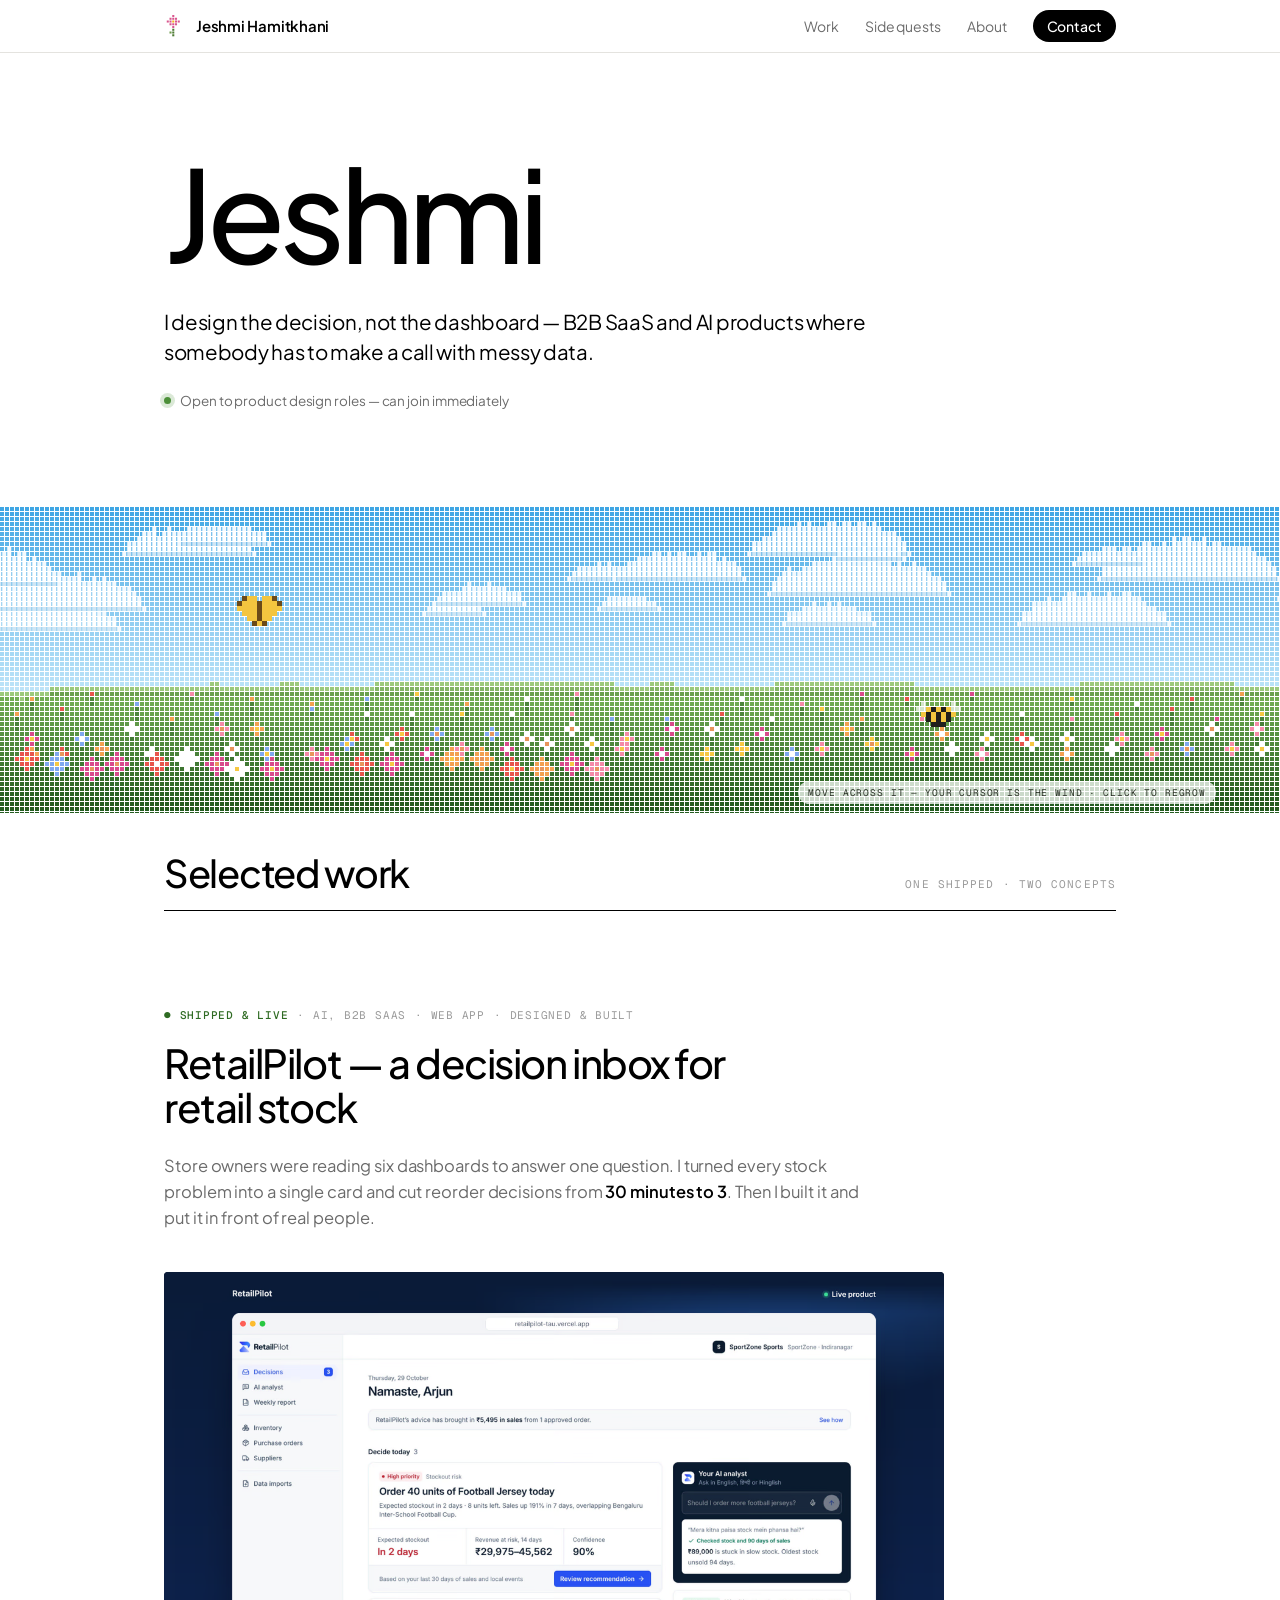
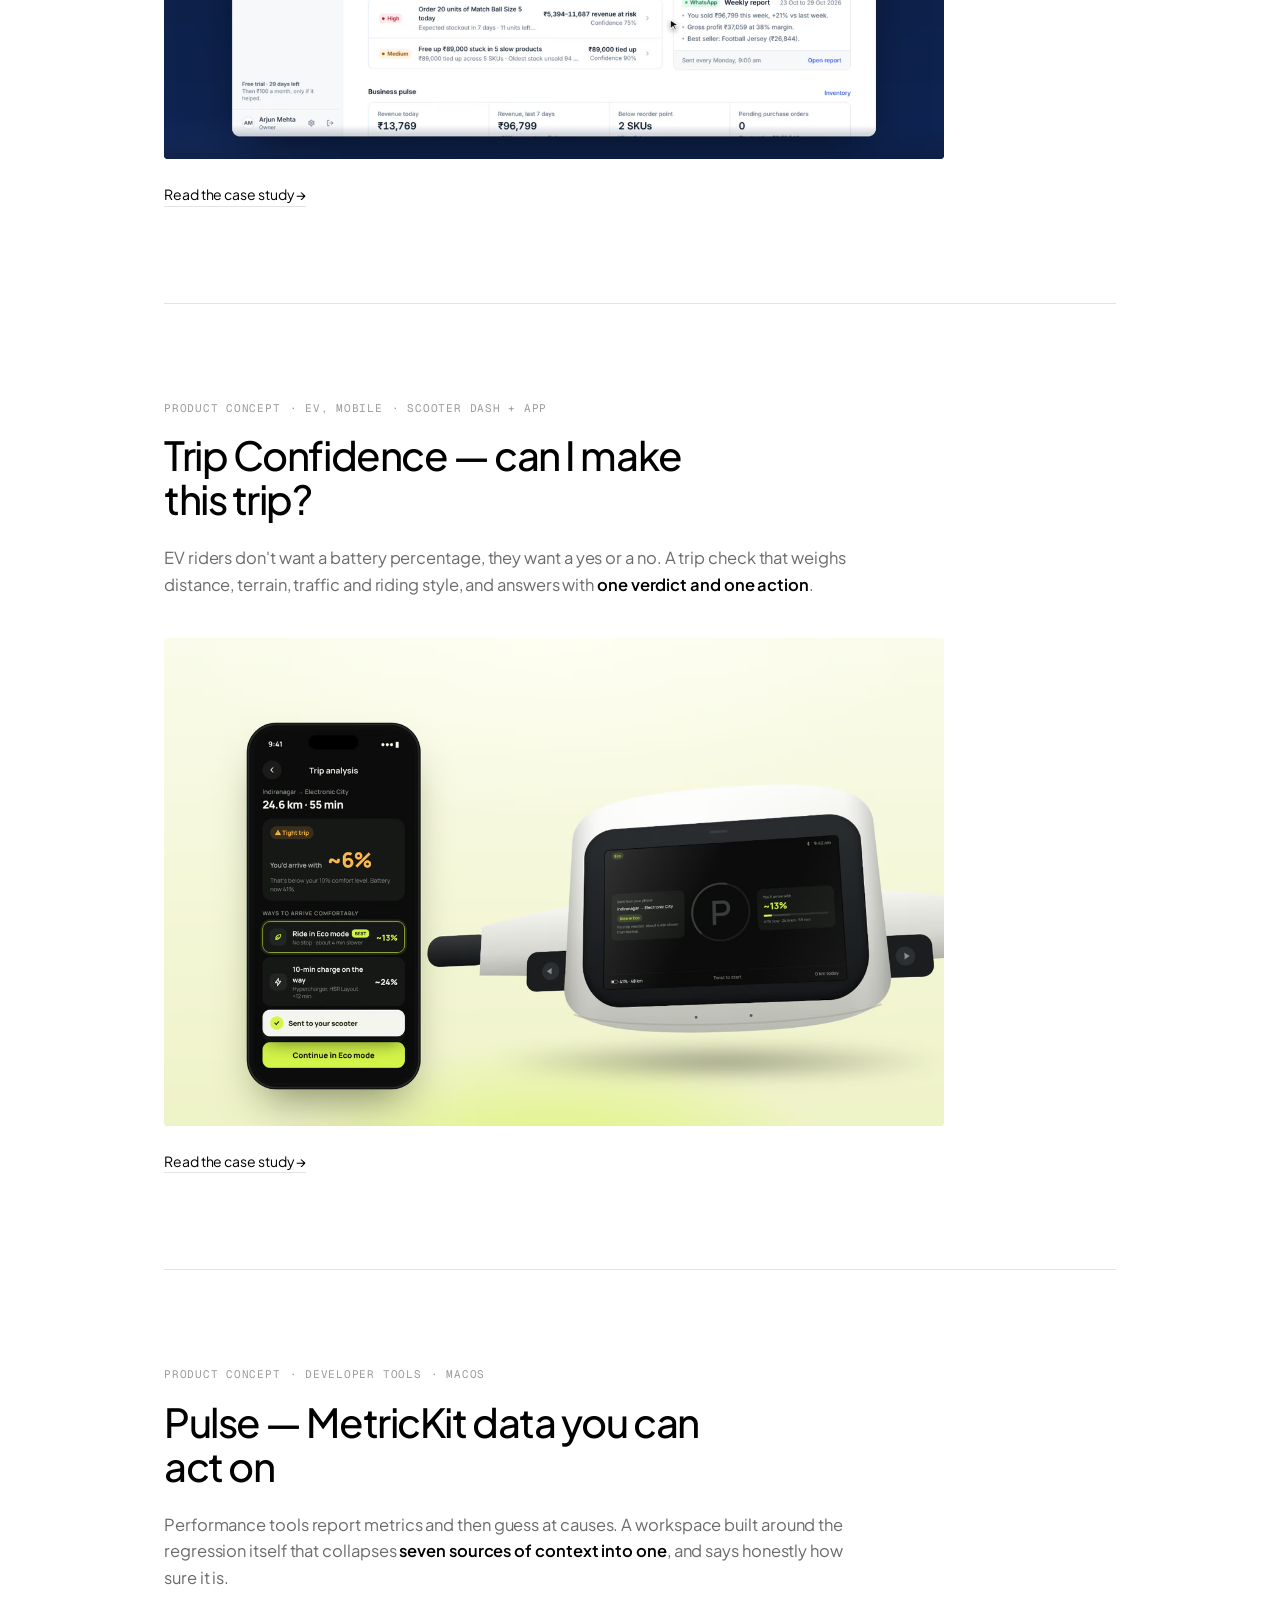
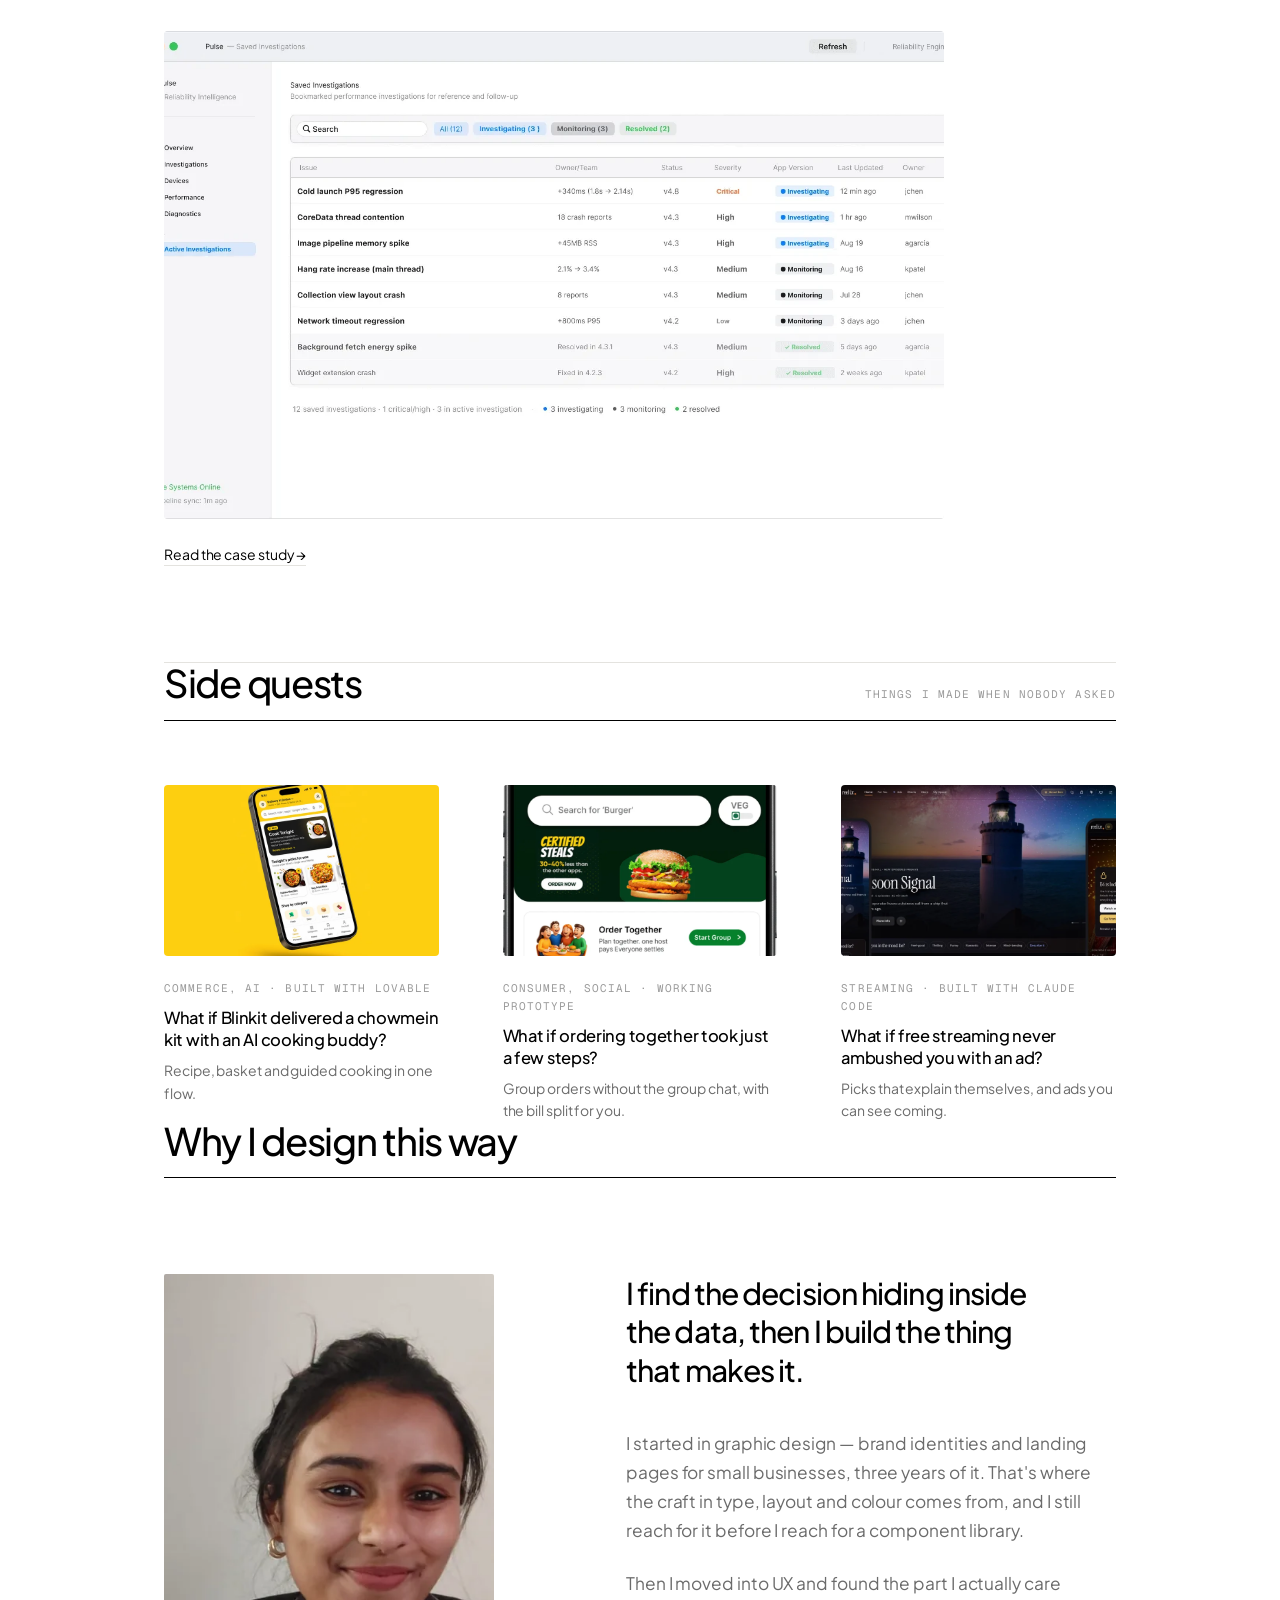
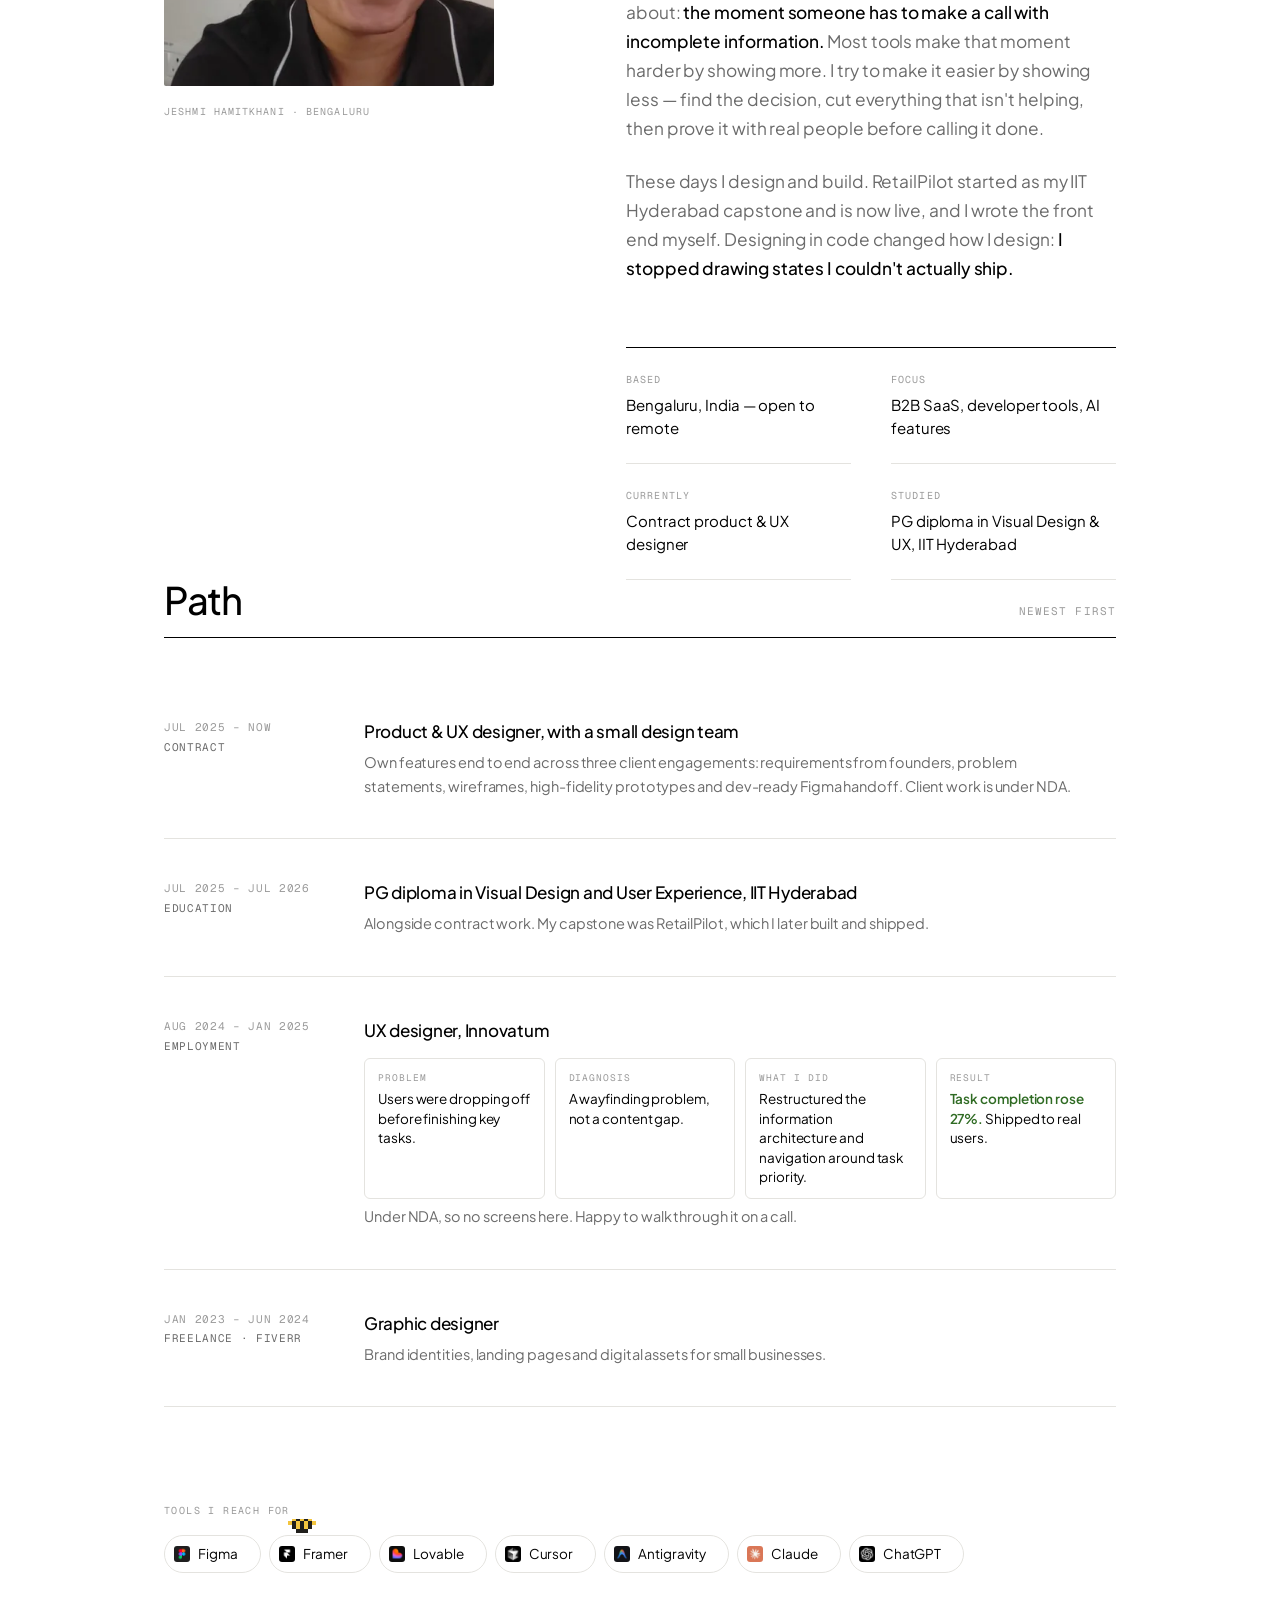
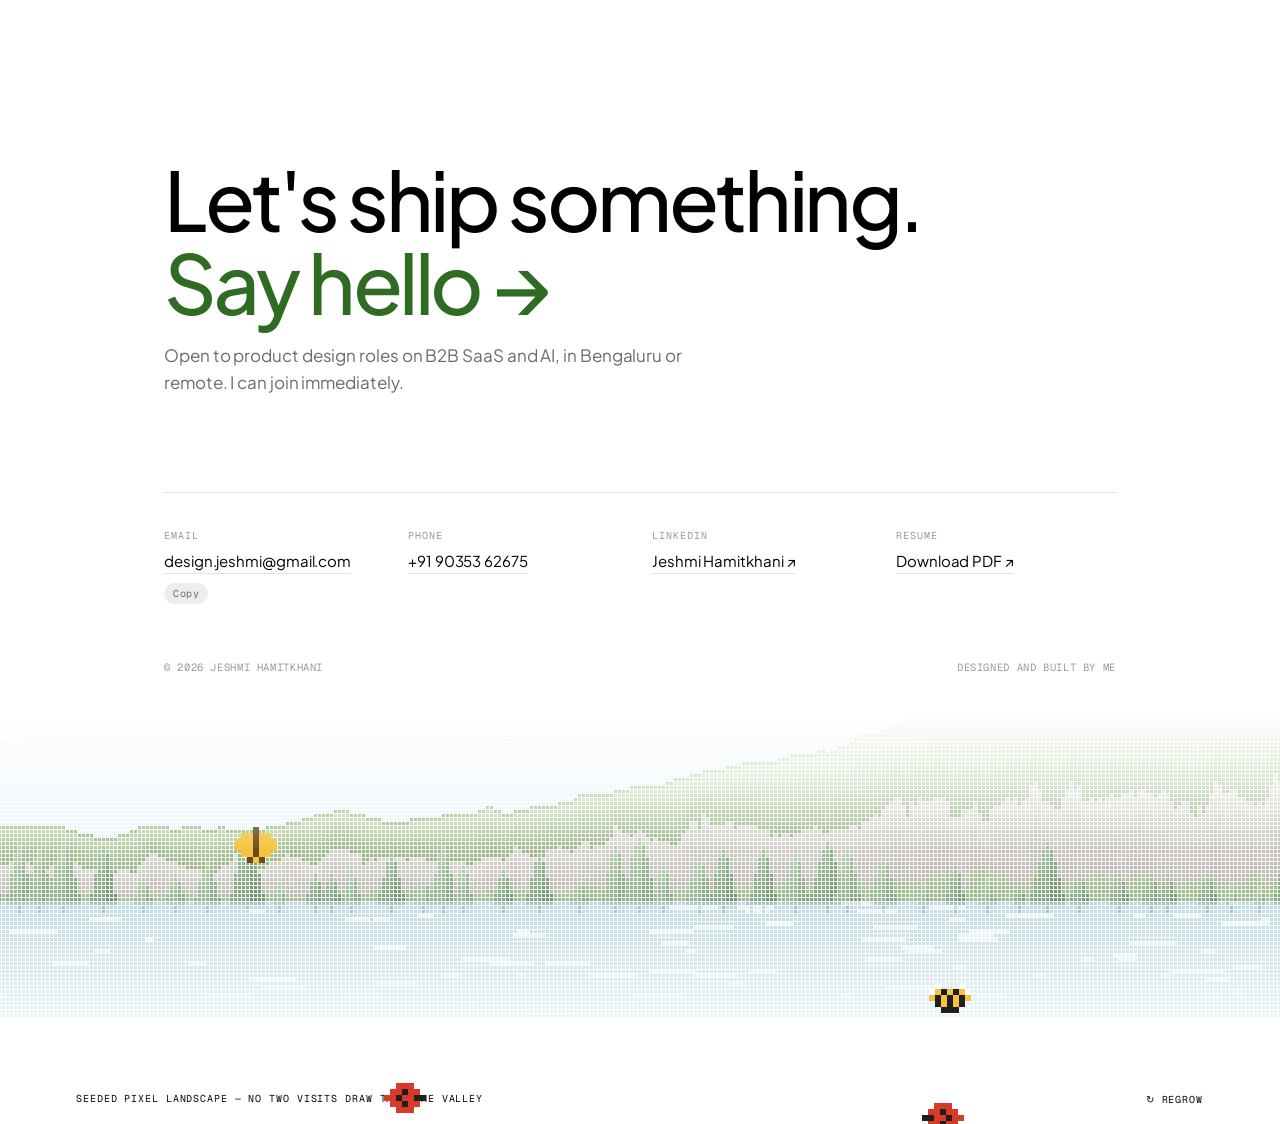
==== commit 65c7fb13: "Accessibility and metered connections Side quests jumped from h2 to h4, skipping a level, which brea" ====
--- a/index.html
+++ b/index.html
@@ -34,6 +34,9 @@
 :root[data-theme="dark"]{--bg:#0B0B0B;--ink:#F4F4F2;--mid:#9A9A96;--faint:#6B6B68;
   --hair:rgba(255,255,255,.15);--grn:#8DC472;--grn-l:#A8D78E}
 *{margin:0;padding:0;box-sizing:border-box}
+.skip{position:absolute;left:-9999px;top:0;z-index:99;background:var(--ink);color:var(--bg);
+  padding:10px 16px;border-radius:0 0 6px 0;font-size:14px;text-decoration:none}
+.skip:focus{left:0}
 html{scroll-behavior:smooth;-webkit-text-size-adjust:100%}
 body{background:var(--bg);color:var(--ink);font-family:var(--sans);line-height:1.6;
   overflow-x:hidden;-webkit-font-smoothing:antialiased;font-size:16px;letter-spacing:-.005em}
@@ -121,8 +124,8 @@
 .qd .im img{width:100%;height:100%;object-fit:cover;display:block;transition:transform .5s cubic-bezier(.16,1,.3,1)}
 .qd:hover .im img{transform:scale(1.035)}
 .qd .lbl{display:block;margin-top:var(--s3)}
-.qd h4{font-size:16.5px;font-weight:500;margin-top:9px;letter-spacing:-.018em;line-height:1.35}
-.qd:hover h4{color:var(--grn)}
+.qd .qt{font-size:16.5px;font-weight:500;margin-top:9px;letter-spacing:-.018em;line-height:1.35}
+.qd:hover .qt{color:var(--grn)}
 .qd p{color:var(--mid);font-size:14px;margin-top:8px;line-height:1.58;max-width:34ch}
 
 /* ── about ── */
@@ -232,6 +235,7 @@
 }
 </style>
 
+<a class="skip" href="#work">Skip to work</a>
 <nav class="nav">
   <div class="in">
     <a class="id" href="#top"><canvas id="mk" width="48" height="48" aria-hidden="true"></canvas>Jeshmi Hamitkhani</a>
@@ -298,15 +302,15 @@
   <div class="sq">
     <a class="qd rv" href="blinkit.html"><span class="im"><img src="img/ck-mock-800.webp" srcset="img/ck-mock-800.webp 800w, img/ck-mock-1600.webp 1600w" sizes="(max-width:880px) 92vw, 31vw" alt="Cook Tonight on Blinkit" loading="lazy" width="1600" height="1000"></span>
       <span class="lbl">Commerce, AI · Built with Lovable</span>
-      <h4>What if Blinkit delivered a chowmein kit with an AI cooking buddy?</h4>
+      <h3 class="qt">What if Blinkit delivered a chowmein kit with an AI cooking buddy?</h3>
       <p>Recipe, basket and guided cooking in one flow.</p></a>
     <a class="qd rv" href="toing.html"><span class="im"><img src="img/toing-hero-800.webp" alt="Toing group checkout" loading="lazy"></span>
       <span class="lbl">Consumer, social · Working prototype</span>
-      <h4>What if ordering together took just a few steps?</h4>
+      <h3 class="qt">What if ordering together took just a few steps?</h3>
       <p>Group orders without the group chat, with the bill split for you.</p></a>
     <a class="qd rv" href="reelix.html"><span class="im"><img src="img/reelix-800.webp" alt="Reelix" loading="lazy"></span>
       <span class="lbl">Streaming · Built with Claude Code</span>
-      <h4>What if free streaming never ambushed you with an ad?</h4>
+      <h3 class="qt">What if free streaming never ambushed you with an ad?</h3>
       <p>Picks that explain themselves, and ads you can see coming.</p></a>
   </div>
 </section>
@@ -748,7 +752,11 @@
   const io=new IntersectionObserver(es=>es.forEach(e=>{
     const v=e.target;
     if(e.isIntersecting){
-      if(!v.src){const s=innerWidth<800?v.dataset.srcM:v.dataset.src;
+      if(!v.src){
+        const c=navigator.connection||{};
+        const thin=c.saveData||/2g/.test(c.effectiveType||'');
+        if(thin)return;                                   /* poster only on a metered line */
+        const s=(innerWidth<800||/3g/.test(c.effectiveType||''))?v.dataset.srcM:v.dataset.src;
         v.src=v.canPlayType('video/mp4; codecs="avc1.42E01E"')?s:s.replace('.mp4','.webm');
         v.addEventListener('playing',()=>v.classList.add('on'),{once:true});}
       v.play().catch(()=>{});
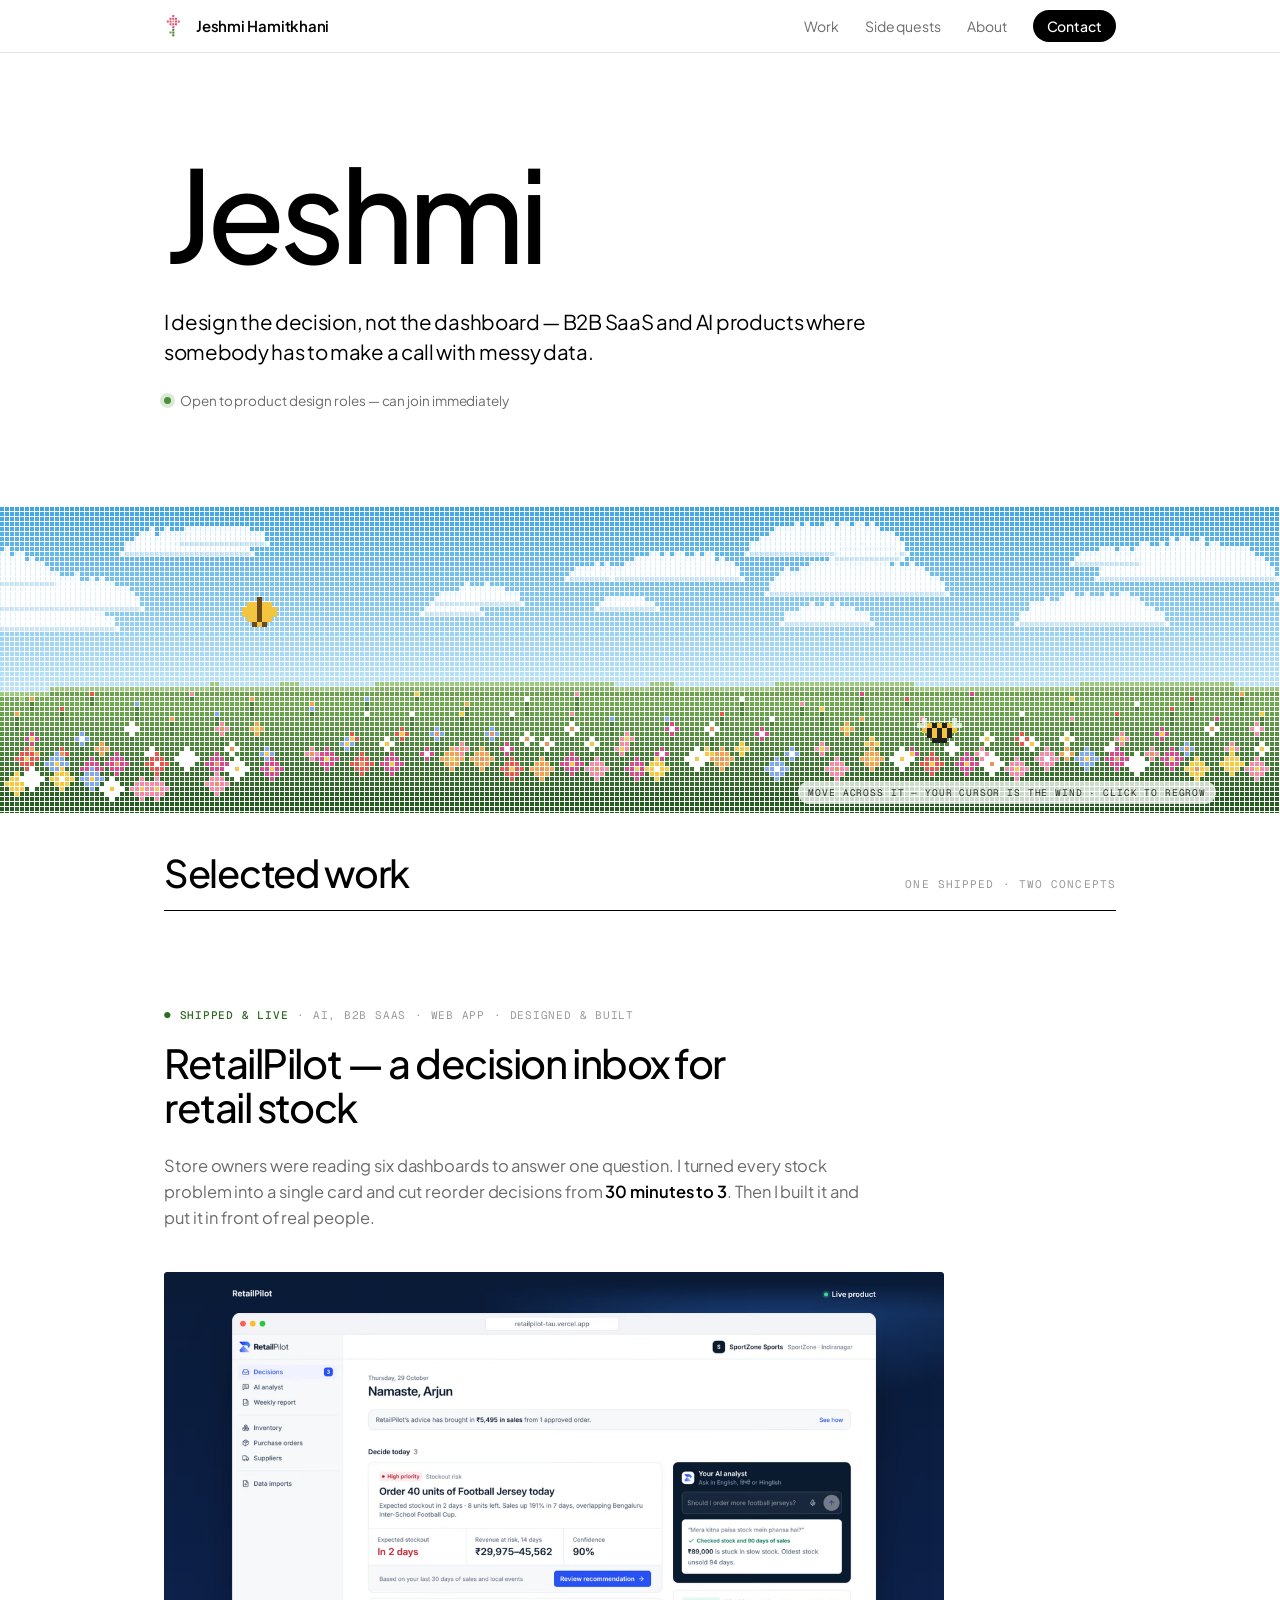
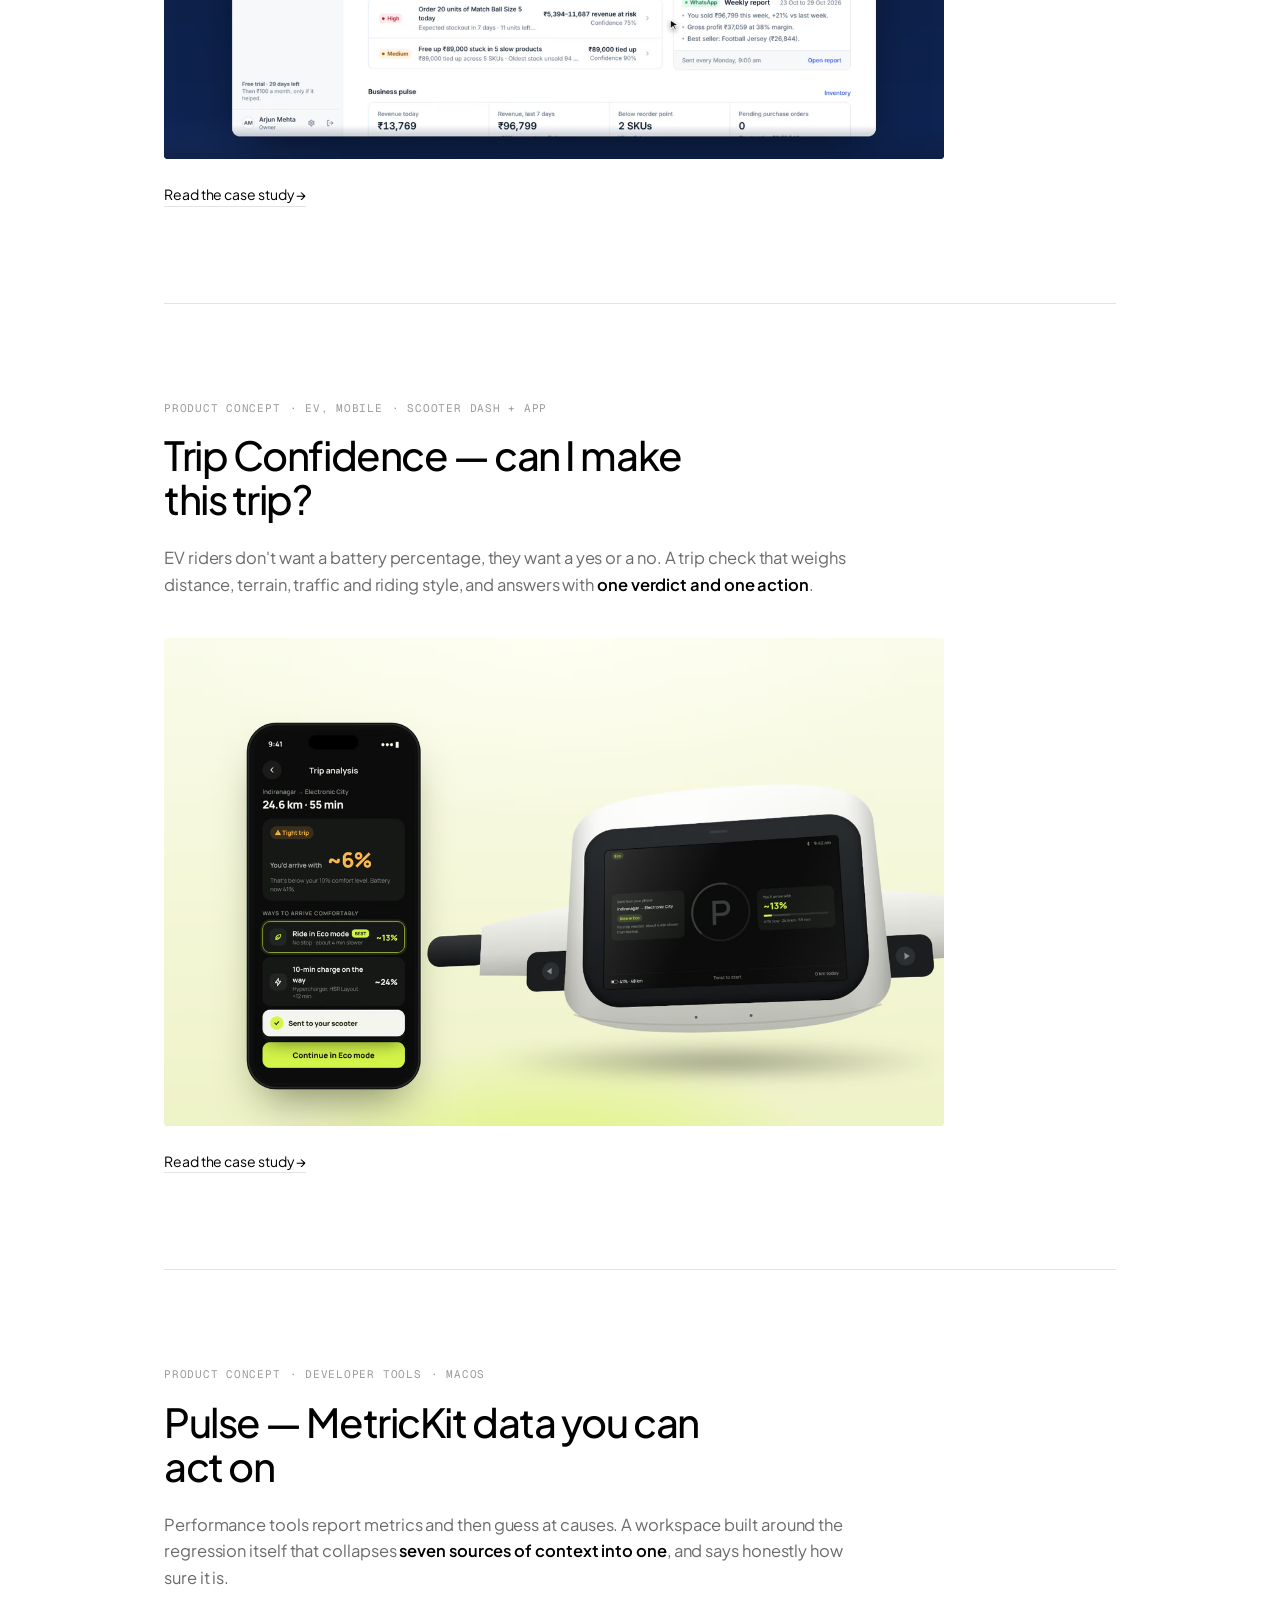
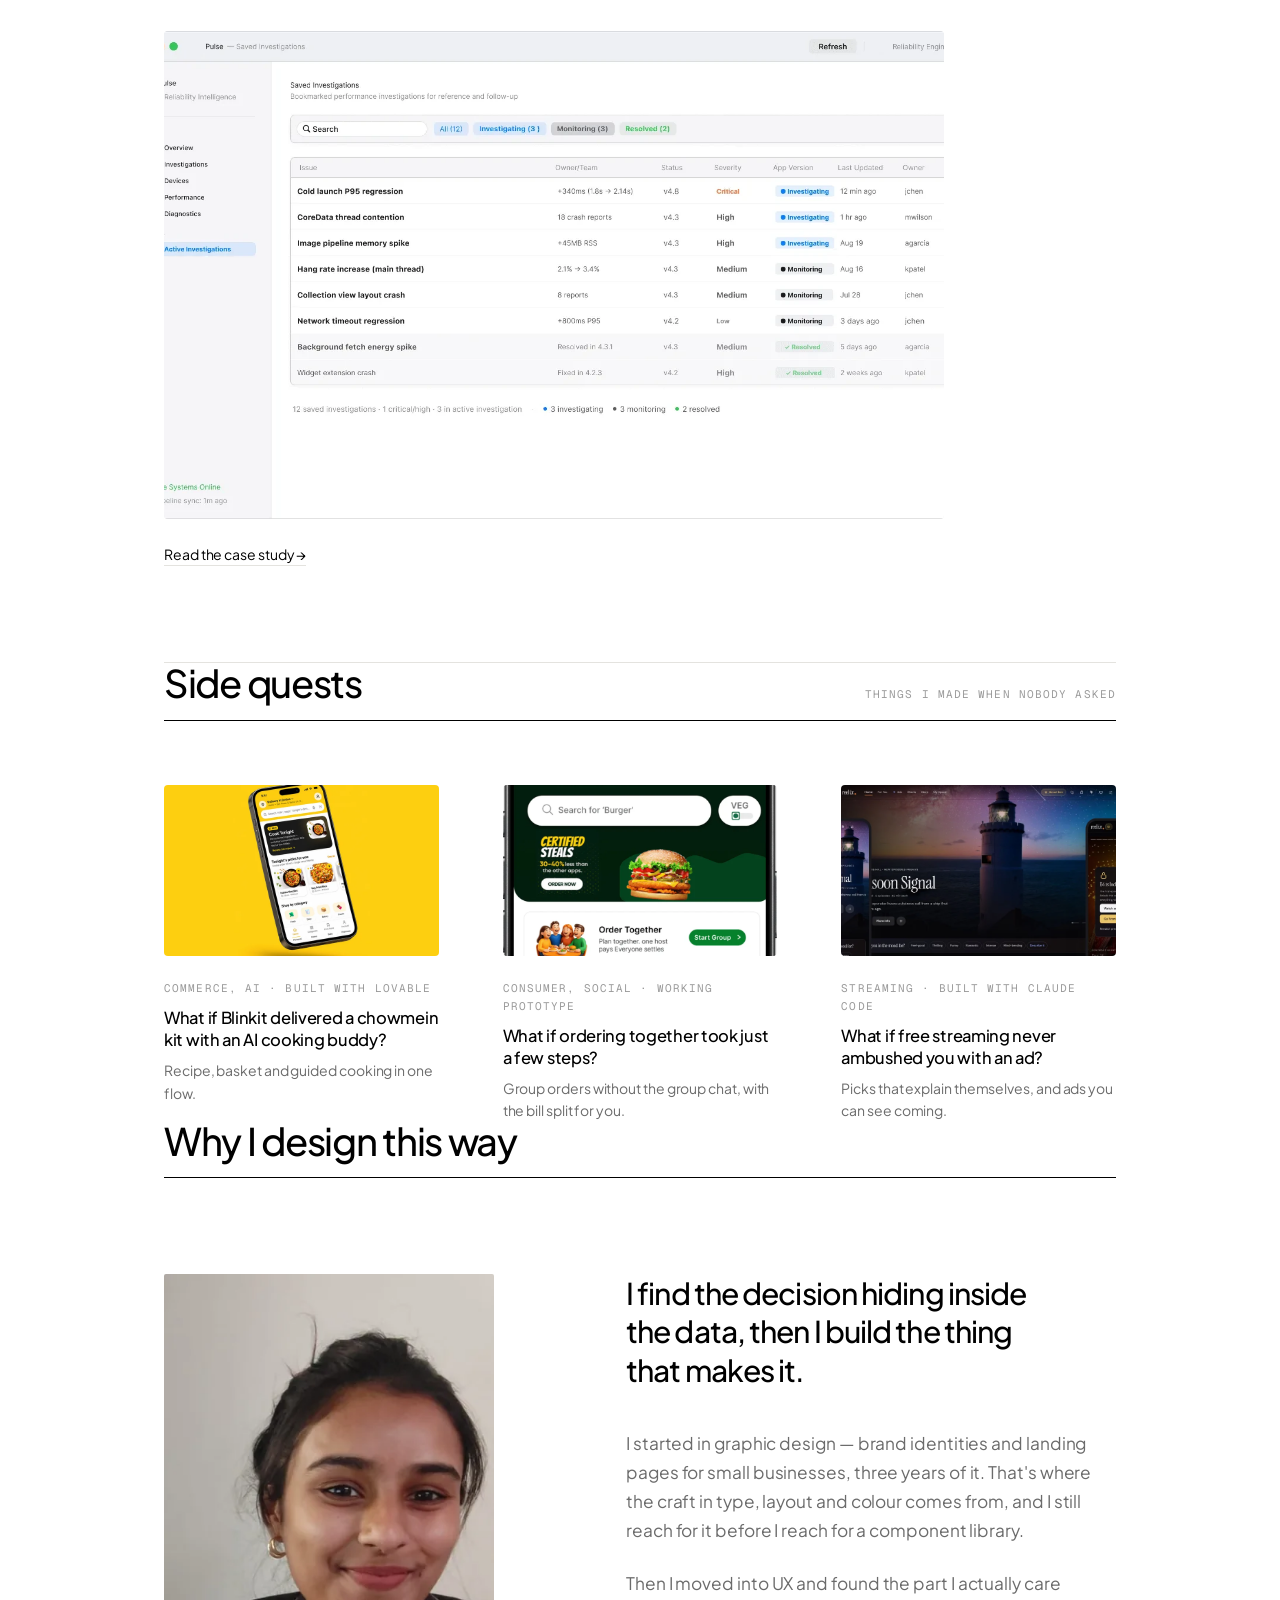
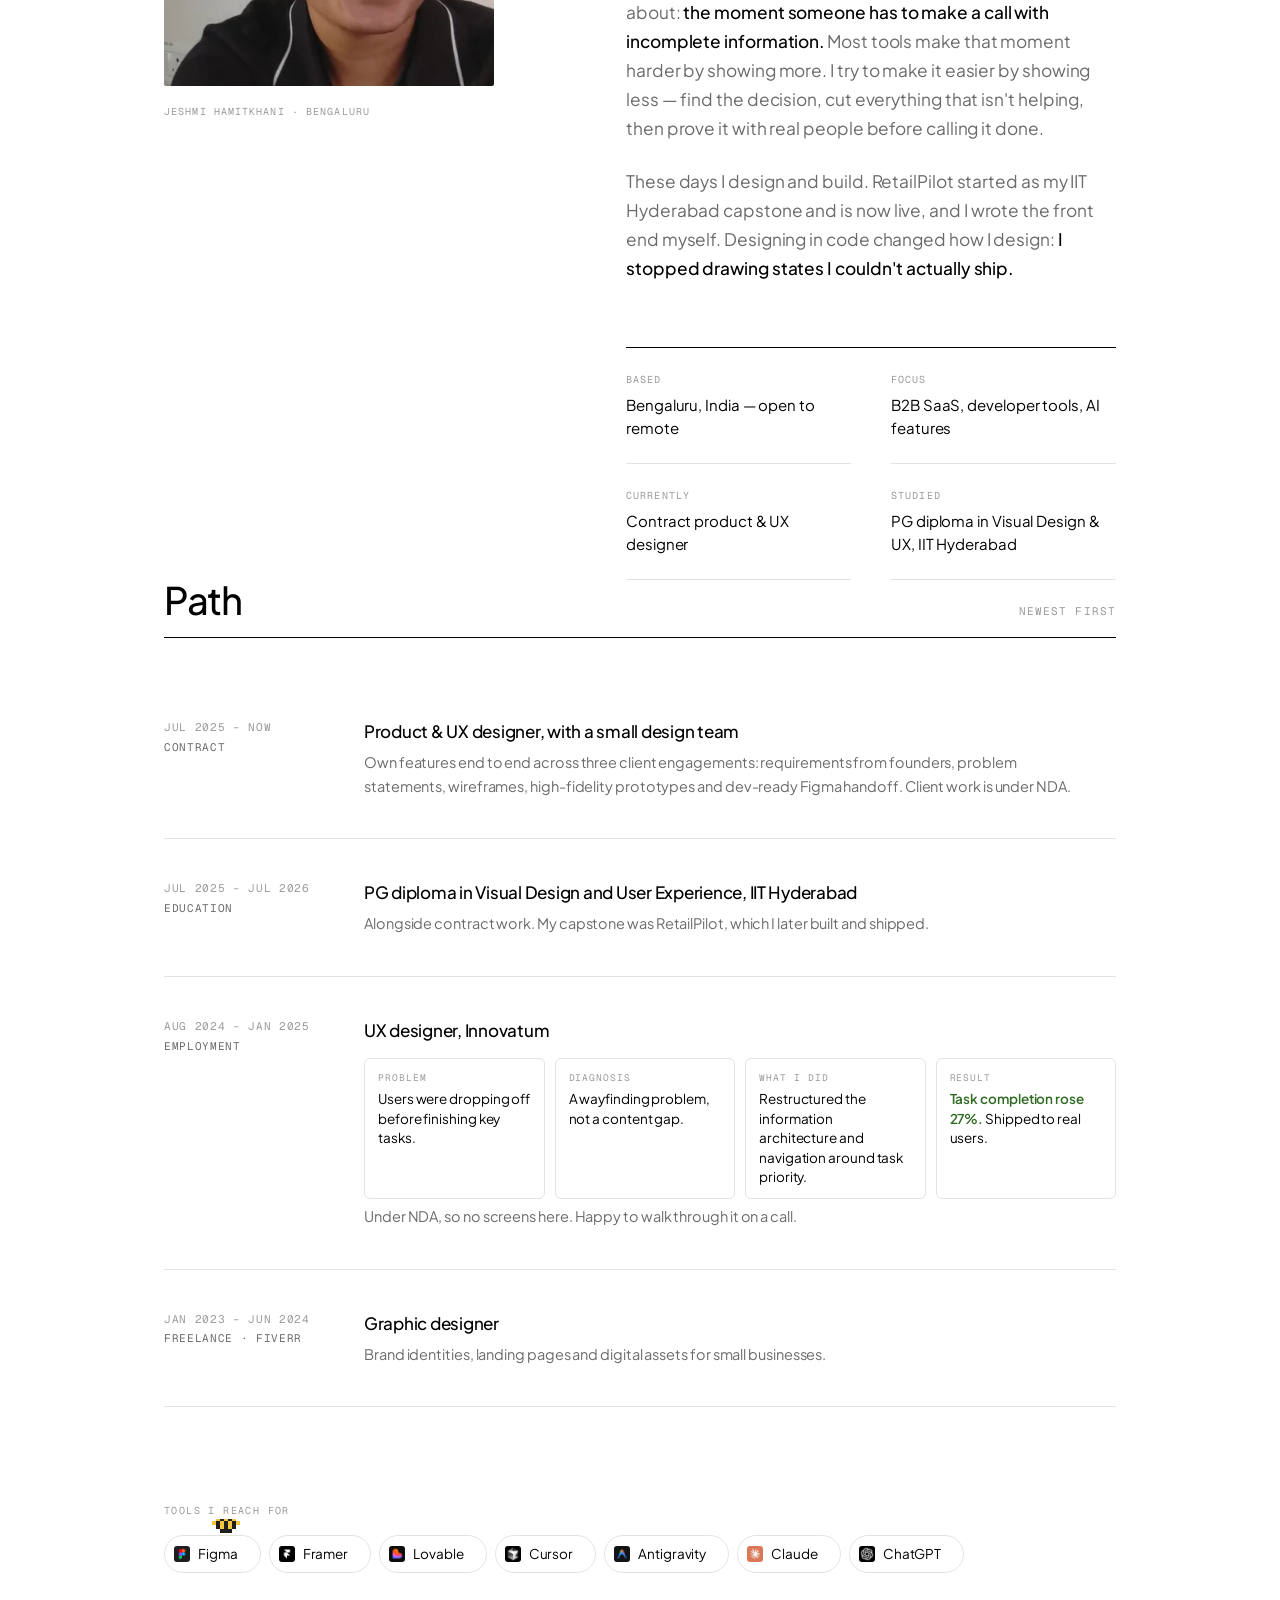
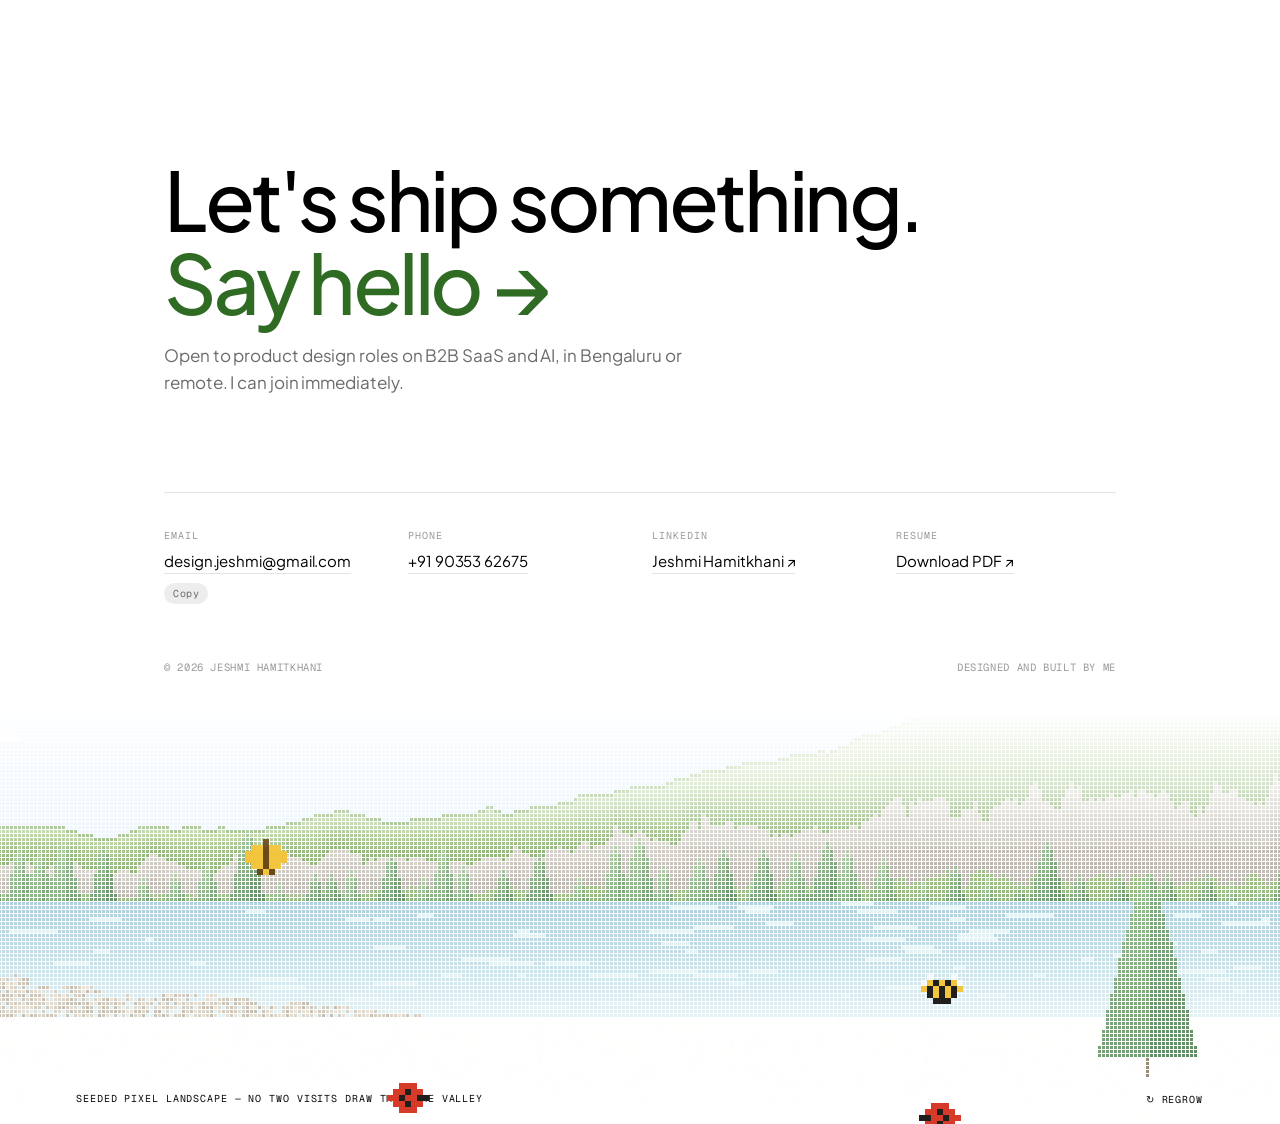
==== commit 380e7759: "Warm the RetailPilot API before anyone clicks Render's free tier sleeps, so the demo took ~45s to co" ====
--- a/index.html
+++ b/index.html
@@ -904,4 +904,18 @@
   const l=b.querySelector('[data-copy-label]');if(!l)return;
   l.textContent='Copied';setTimeout(()=>l.textContent='Copy',2000);
 }));
+
+/* Wake the RetailPilot API the moment someone shows interest, so the demo is
+   warm by the time they click. Render's free tier sleeps and takes ~45s cold. */
+(function(){
+  var API='https://retailpilot-api-du7c.onrender.com/health', done=false;
+  function warm(){ if(done)return; done=true;
+    try{ fetch(API,{mode:'no-cors',cache:'no-store'}).catch(function(){}); }catch(e){} }
+  var card=document.querySelector('a[href="rp.html"], a[href*="retailpilot-tau"]');
+  if(card){
+    card.addEventListener('pointerenter',warm,{once:true});
+    new IntersectionObserver(function(es,ob){es.forEach(function(e){
+      if(e.isIntersecting){warm();ob.disconnect()}})},{threshold:.4}).observe(card);
+  } else { addEventListener('load',warm); }
+})();
 </script>
